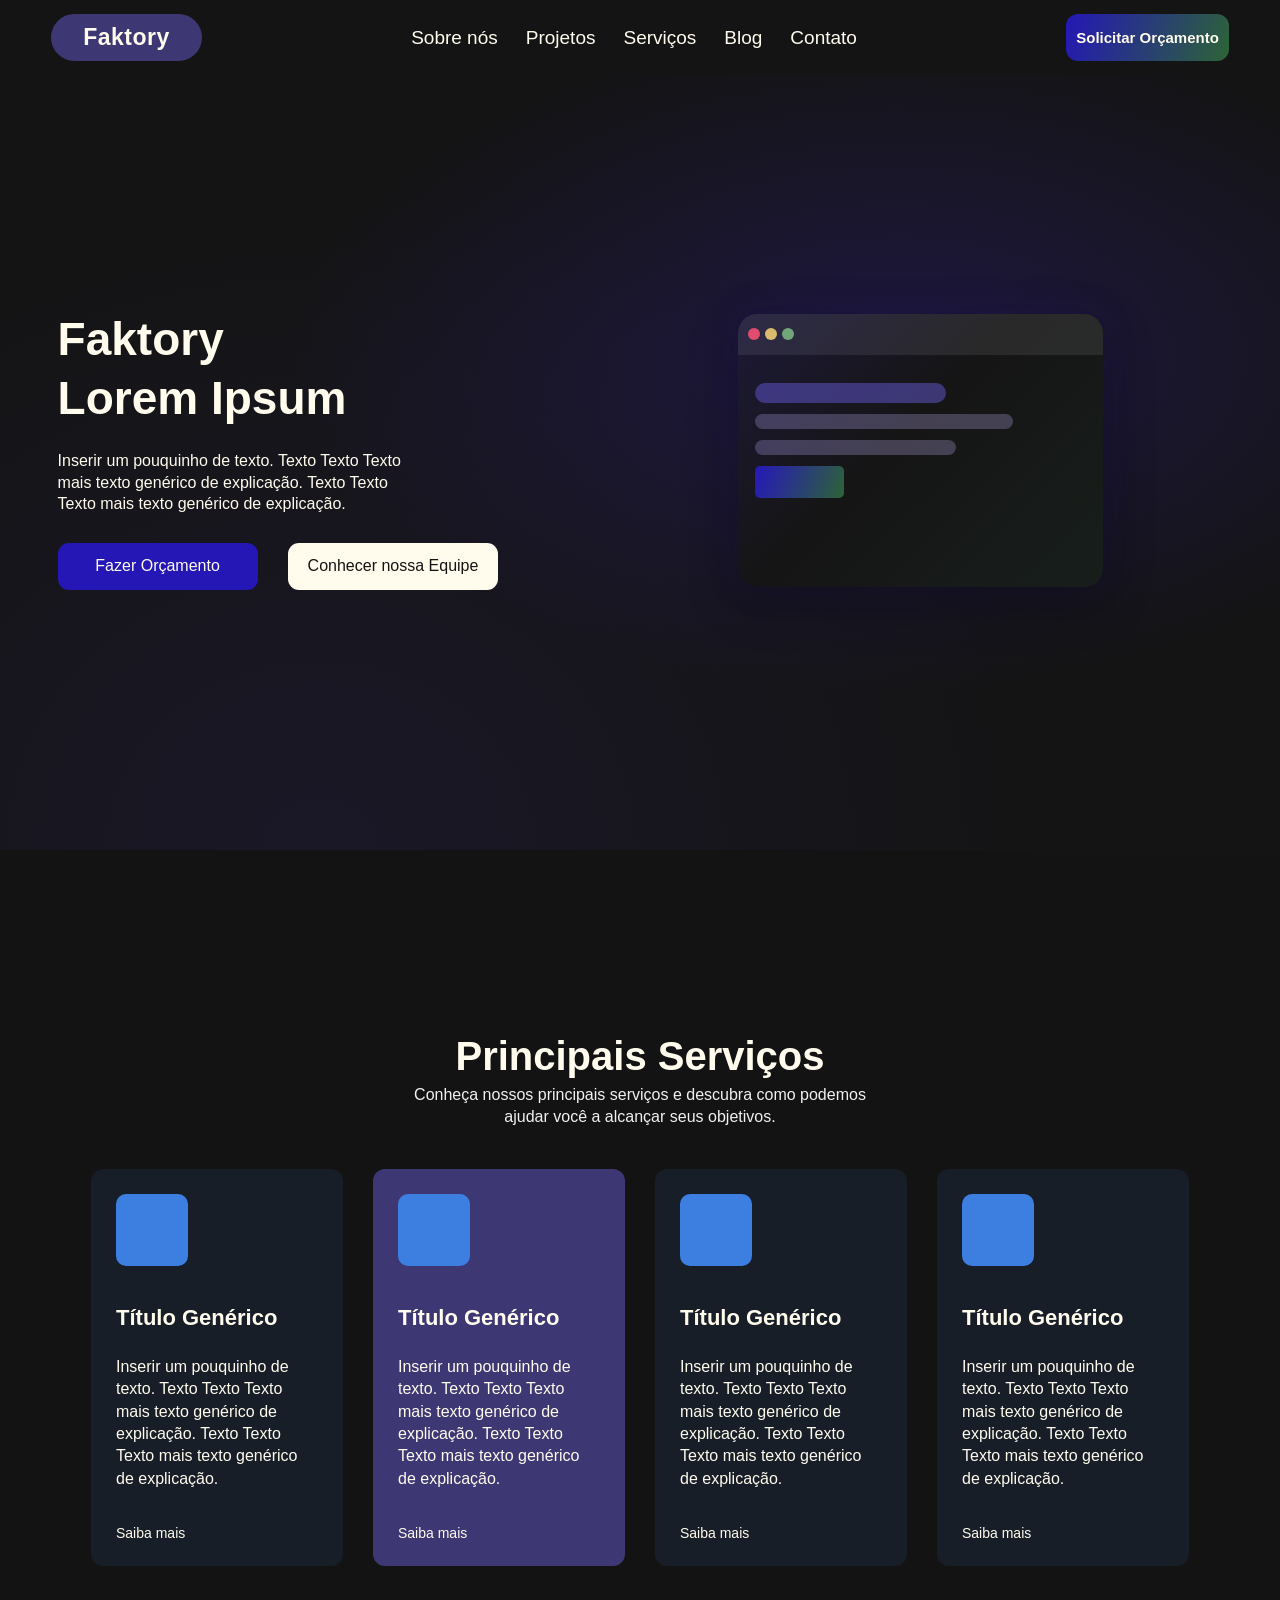
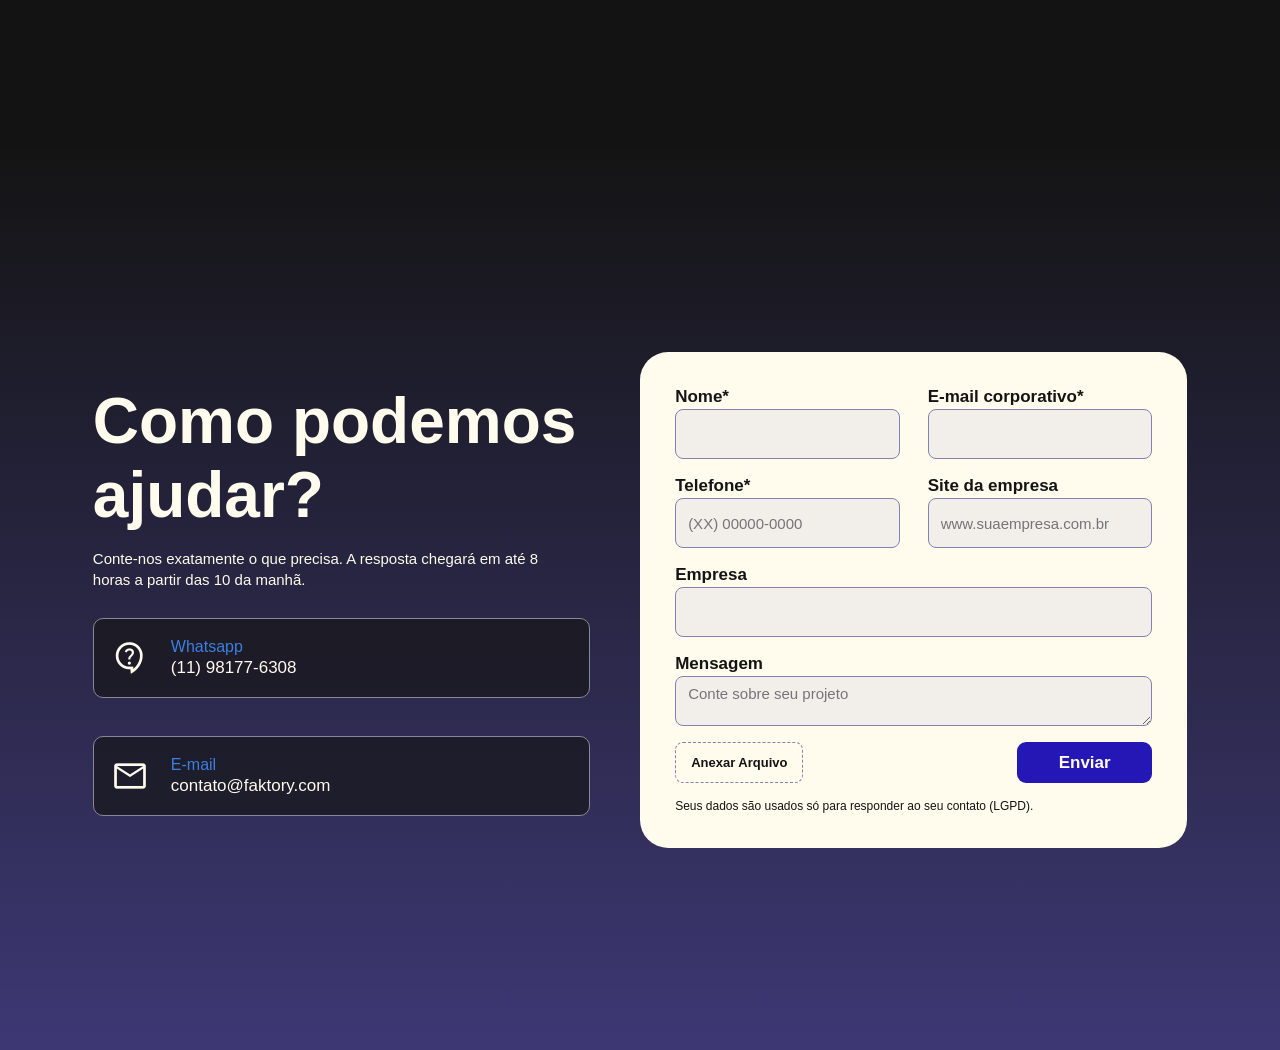
==== index.html @ 0796dc7c "previa 0.01 footer" ====
<!DOCTYPE html>
<html lang="en">

<head>
  <meta charset="UTF-8">
  <meta name="viewport" content="width=device-width, initial-scale=1.0">
  <title>Document</title>
  <link rel="stylesheet" href="assets/css/global/style.css">
  <link rel="stylesheet" href="assets/css/pages/index.css">
  <link rel="stylesheet"
    href="https://fonts.googleapis.com/css2?family=Material+Symbols+Outlined:opsz,wght,FILL,GRAD@24,400,0,0&icon_names=mail,contact_support" />

</head>

<body>

  <iframe src="assets/pages/iframes/header.html" class="header-iframe" title="Cabeçalho do site"
    scrolling="no"></iframe>

  <main>

    <div class="intro" id="inicio">
      <section class="inicio">

        <div class="conteudo-inicio">

          <!-- TEXTO PRINCIPAL -->
          <div class="texto-inicio">

            <h1>
              Faktory<br>
              Lorem Ipsum
            </h1>

            <p>
              Inserir um pouquinho de texto. Texto Texto
              Texto mais texto genérico de explicação.
              Texto Texto Texto mais texto genérico de
              explicação.
            </p>

            <div class="botoes-inicio">

              <a href="#contato" class="botao botao-principal">
                Fazer Orçamento
              </a>

              <a href="#sobre" class="botao botao-secundario">
                Conhecer nossa Equipe
              </a>

            </div>

          </div>


          <!-- ILUSTRAÇÃO FLUTUANTE -->
          <div class="ilustracao">

            <div class="janela">

              <div class="barra-janela">

                <div class="circulos">
                  <span class="circulo vermelho"></span>
                  <span class="circulo amarelo"></span>
                  <span class="circulo verde"></span>
                </div>

              </div>

              <div class="conteudo-janela">

                <div class="linha titulo-linha"></div>

                <div class="linha linha-grande"></div>

                <div class="linha linha-media"></div>

                <div class="botao-janela"></div>

              </div>

            </div>

          </div>

        </div>

      </section>
    </div>


    <div class="main-services" id="main-services">
      <section class="services">

        <div class="title">

          <div class="main-title">
            <h2>Principais Serviços</h2>
          </div>

          <div class="text">
            <p>
              Conheça nossos principais serviços e descubra
              como podemos ajudar você a alcançar seus objetivos.
            </p>
          </div>

        </div>

        <div class="container-grid">

          <!-- Card 1 -->
          <div class="service-card">

            <div class="icon"></div>

            <h3>Título Genérico</h3>

            <p>
              Inserir um pouquinho de texto. Texto Texto Texto
              mais texto genérico de explicação. Texto Texto
              Texto mais texto genérico de explicação.
            </p>

            <a href="#">Saiba mais</a>

          </div>

          <!-- Card 2 -->
          <div class="service-card destaque">

            <div class="icon"></div>

            <h3>Título Genérico</h3>

            <p>
              Inserir um pouquinho de texto. Texto Texto Texto
              mais texto genérico de explicação. Texto Texto
              Texto mais texto genérico de explicação.
            </p>

            <a href="#">Saiba mais</a>

          </div>

          <!-- Card 3 -->
          <div class="service-card">

            <div class="icon"></div>

            <h3>Título Genérico</h3>

            <p>
              Inserir um pouquinho de texto. Texto Texto Texto
              mais texto genérico de explicação. Texto Texto
              Texto mais texto genérico de explicação.
            </p>

            <a href="#">Saiba mais</a>

          </div>

          <!-- Card 4 -->
          <div class="service-card">

            <div class="icon"></div>

            <h3>Título Genérico</h3>

            <p>
              Inserir um pouquinho de texto. Texto Texto Texto
              mais texto genérico de explicação. Texto Texto
              Texto mais texto genérico de explicação.
            </p>

            <a href="#">Saiba mais</a>

          </div>

        </div>

      </section>
    </div>


    <div class="contato" id="contact">
      <section class="main-contato">

        <!-- Informações de contato -->
        <div class="info-contato">

          <div class="titulo-contato">
            <h1>Como podemos ajudar?</h1>

            <p>
              Conte-nos exatamente o que precisa. A resposta
              chegará em até 8 horas a partir das 10 da manhã.
            </p>
          </div>

          <div class="contatos">

            <a href="https://wa.me/5511981776308" class="card-contato" target="_blank">

              <span class="material-symbols-outlined icone-contato">contact_support</span>

              <div class="texto-contato">
                <span>Whatsapp</span>
                <p>(11) 98177-6308</p>
              </div>

            </a>

            <a href="mailto:contato@faktory.com" class="card-contato">

              <span class="material-symbols-outlined icone-contato">mail</span>

              <div class="texto-contato">
                <span>E-mail</span>
                <p>contato@faktory.com</p>
              </div>

            </a>

          </div>
        </div>

        <!-- Formulário -->
        <div class="form-contato">

          <form action="#" method="POST" enctype="multipart/form-data">

            <div class="campos-form">

              <div class="campo">
                <label for="nome">Nome*</label>
                <input type="text" id="nome" name="nome" required>
              </div>

              <div class="campo">
                <label for="email">E-mail corporativo*</label>
                <input type="email" id="email" name="email" required>
              </div>

              <div class="campo">
                <label for="telefone">Telefone*</label>
                <input type="tel" id="telefone" name="telefone" placeholder="(XX) 00000-0000" required>
              </div>

              <div class="campo">
                <label for="site">Site da empresa</label>
                <input type="url" id="site" name="site" placeholder="www.suaempresa.com.br">
              </div>

              <div class="campo campo-completo">
                <label for="empresa">Empresa</label>
                <input type="text" id="empresa" name="empresa">
              </div>

              <div class="campo campo-completo">
                <label for="mensagem">Mensagem</label>
                <textarea id="mensagem" name="mensagem" placeholder="Conte sobre seu projeto"></textarea>
              </div>

            </div>

            <div class="acoes-form">

              <label for="arquivo" class="anexar-arquivo">
                Anexar Arquivo
                <input type="file" id="arquivo" name="arquivo">
              </label>

              <button type="submit">Enviar</button>

            </div>

            <p class="aviso-form">
              Seus dados são usados só para responder ao seu contato (LGPD).
            </p>

          </form>

        </div>

      </section>
    </div>


  </main>
</body>

</html>
---- assets/css/global/style.css ----
/*----------------------*/
/* CONFIGURAÇÕES GERAIS */
/*----------------------*/

* {
  margin: 0;
  padding: 0;
  box-sizing: border-box;
}

:root {
  --black: #141414;
  --white: #fffbed;
  --green: #2d6436;
  --dark-blue: #3d3874;
  --blue: #2417b6;
  --light-blue: #3d7fe1;
}

html {
  scroll-behavior: smooth;
}

body {
  background-color: var(--black);
  color: var(--white);
  font-family: 'Inter', sans-serif;
  overflow-x: hidden;
}

a {
  text-decoration: none;
  color: inherit;
}

/*----------------------*/
/*      CABEÇALHO       */
/*----------------------*/

.cabecalho {
  width: 100%;
  height: 75px;

  display: flex;
  align-items: center;
  justify-content: space-between;

  padding: 0 4%;

  position: fixed;
  top: 0;
  left: 0;
  z-index: 10;

  & .logo {
    background-color: var(--dark-blue);
    color: var(--white);

    padding: 10px 32px;
    border-radius: 50px;

    font-size: 23px;
    font-weight: 800;
    letter-spacing: 0.5px;
  }

  & .menu {
    display: flex;
    align-items: center;
    gap: 28px;

    & a {
      font-size: 19px;
      font-weight: 500;
      transition: color 0.3s ease;

      &:hover {
        color: #9990ff;
      }
    }
  }

  & .orcamento-topo {
    padding: 15px 10px;
    border-radius: 12px;

    background: linear-gradient(110deg,
        var(--blue),
        var(--green));

    font-size: 15px;
    font-weight: 700;

    transition: transform 0.3s ease,
      filter 0.3s ease;

    &:hover {
      transform: translateY(-3px);
      filter: brightness(1.2);
    }
  }
}

/*----------------------*/
/*    HEADER EXTERNO    */
/*----------------------*/

.header-iframe {
  position: fixed;
  top: 0;
  left: 0;

  width: 100%;
  height: 75px;

  border: none;
  background: transparent;

  z-index: 100;
}

/*----------------------*/
/*        RODAPÉ        */
/*----------------------*/

:root {
  --black: #141414;
  --white: #fffbed;
  --green: #2d6436;
  --dark-blue: #3d3874;
  --blue: #2417b6;
  --light-blue: #3d7fe1;
}

/* Google Material Symbols */
@import url('https://fonts.googleapis.com/css2?family=Material+Symbols+Outlined');

.footer {
  width: 100%;
  background-color: var(--black);
  color: var(--white);
  padding: 140px 30px 20px;
  overflow: hidden;
  position: relative;

  & .footer-container {
    width: 100%;
    max-width: 1200px;
    margin: auto;
    position: relative;
  }

  /* Engrenagens decorativas */
  & .gear {
    font-family: 'Material Symbols Outlined';
    position: absolute;
    color: var(--dark-blue);
    pointer-events: none;
    user-select: none;
    z-index: 0;
    line-height: 1;
  }

  & .gear-top {
    font-size: 190px;
    top: -115px;
    left: 15px;
    transform: rotate(-15deg);
  }

  & .gear-small {
    font-size: 65px;
    top: -85px;
    left: 250px;
  }

  & .gear-right {
    clip: rect(0px, 120px, 240px, 0px);
    color: var(--white);
    font-size: 240px;
    right: -0.5em;
    top: 90px;
    opacity: 0.45;
    z-index: 99;
  }

  /* Painel principal */
  & .footer-content {
    background-color: var(--dark-blue);
    border-radius: 25px;
    padding: 40px 50px 35px;
    position: relative;
    z-index: 1;

    display: grid;
    grid-template-columns: 1fr 1fr 1.15fr;
    gap: 45px;
  }

  & .footer-content::after {
    content: '';
    display: block;
    background-color: #3d3874;
    clip-path: path("M52.7,0.5V0H0c5.8,17.4,16,31.5,30.8,42.4C45.9,53.5,62.9,59,81.7,59c7.8,0,15.5-1.1,23-3.1   C90.1,55,77.8,49.2,67.8,38.6C57.8,27.9,52.7,15.2,52.7,0.5z");
    background-repeat: no-repeat;
    background-position: center;
    width: 105px;
    height: 59px;
    position: absolute;
    bottom: -59px;
    left: 70px;
    z-index: 0;
  }

  /* Colunas */
  & .footer-column {
    min-width: 0;

    & .footer-title {
      display: flex;
      align-items: center;
      gap: 8px;
      margin-bottom: 12px;

      & .material-symbols-outlined {
        font-size: 42px;
        color: var(--white);
        font-variation-settings:
          'FILL' 1,
          'wght' 500,
          'GRAD' 0,
          'opsz' 40;
      }

      & h2 {
        font-size: 25px;
        font-weight: 700;
        margin: 0;
      }
    }

    & ul {
      list-style: none;
      padding: 0;
      margin: 0 0 0 47px;

      & li {
        margin-bottom: 13px;

        & a {
          color: var(--white);
          text-decoration: none;
          font-size: 14px;
          transition: color 0.3s ease;

          &:hover {
            color: var(--light-blue);
          }
        }
      }
    }
  }

  /* Área de atendimento */
  & .atendimento {

    & .footer-title {
      margin-bottom: 8px;
    }

    /* Espaço da logo */
    & .footer-logo {
      width: 170px;
      height: 60px;
      background-color: #aaa;
      border: 3px solid var(--black);
      margin-bottom: 8px;

      display: flex;
      justify-content: center;
      align-items: center;
      overflow: hidden;

      & img {
        width: 100%;
        height: 100%;
        object-fit: contain;
      }
    }

    & .footer-description {
      font-size: 12px;
      line-height: 1.4;
      margin: 0 0 17px;
    }

    /* Contatos */
    & .footer-contact {
      display: flex;
      align-items: center;
      gap: 9px;
      width: fit-content;
      color: var(--white);
      text-decoration: none;
      margin-bottom: 12px;
      font-size: 13px;
      transition: color 0.3s ease;

      & .material-symbols-outlined {
        font-size: 27px;
      }

      &:hover {
        color: var(--light-blue);
      }
    }

    & .phone {
      color: var(--light-blue);
      border: 1px solid var(--light-blue);
      border-radius: 30px;
      padding: 5px 13px;

      & .material-symbols-outlined {
        font-size: 25px;
      }
    }

    & .email {
      & .material-symbols-outlined {
        font-size: 29px;
      }
    }
  }

  /* Parte inferior */
  & .footer-bottom {
    display: flex;
    justify-content: space-between;
    align-items: center;
    gap: 20px;
    padding: 10px 45px 0 12em;
    position: relative;
    z-index: 1;

    & .copyright {
      font-size: 10px;
      margin: 0;
    }

    /* Redes sociais */
    & .social-media {
      display: flex;
      align-items: center;
      gap: 30px;

      & a {
        width: 51px;
        height: 51px;
        background-color: var(--white);
        border-radius: 8px;

        display: flex;
        justify-content: center;
        align-items: center;
        transition: transform 0.3s ease;

        &:hover {
          transform: translateY(-5px);
        }

        & img {
          width: 25px;
          height: 25px;
          object-fit: contain;
        }
      }
    }
  }
}

/* Tablets */
@media (max-width: 850px) {
  .footer {
    padding: 110px 25px 20px;

    & .footer-content {
      padding: 35px;
      grid-template-columns: repeat(2, 1fr);
      gap: 35px;
    }

    & .atendimento {
      grid-column: 1 / -1;
      max-width: 400px;
    }

    & .gear-right {
      right: -120px;
    }

    & .footer-bottom {
      padding: 15px 10px 0;
    }
  }
}

/* Celulares */
@media (max-width: 550px) {
  .footer {
    padding: 85px 15px 20px;

    & .gear-top {
      font-size: 130px;
      top: -80px;
      left: 0;
    }

    & .gear-small {
      font-size: 45px;
      top: -60px;
      left: 180px;
    }

    & .gear-right {
      font-size: 150px;
      right: -90px;
      top: auto;
      bottom: 100px;
    }

    & .footer-content {
      grid-template-columns: 1fr;
      padding: 30px 25px;
      gap: 30px;
      border-radius: 20px;
    }

    & .footer-column {
      & .footer-title {
        & h2 {
          font-size: 22px;
        }
      }
    }

    & .atendimento {
      grid-column: auto;
    }

    & .footer-bottom {
      flex-direction: column-reverse;
      text-align: center;
      gap: 20px;
      padding: 20px 0 0;

      & .social-media {
        gap: 15px;

        & a {
          width: 45px;
          height: 45px;
        }
      }

      & .copyright {
        line-height: 1.5;
      }
    }
  }
}
---- assets/css/pages/index.css ----
@import "../global/style.css";

/* SEÇÃO INICIAL */

.intro {
  .inicio {
    width: 100%;
    min-height: 565px;
    height: 100vh;
    max-height: 850px;

    display: flex;
    align-items: center;

    position: relative;
    isolation: isolate;

    overflow: hidden;

    padding: 100px 4.5% 50px;

    background:
      radial-gradient(ellipse at 70% 42%,
        #301d9657,
        transparent 48%),
      radial-gradient(ellipse at 25% 100%,
        #2f236938,
        transparent 55%),
      var(--black);
  }


  /* CONTEÚDO PRINCIPAL */

  .conteudo-inicio {
    width: 100%;
    max-width: 1250px;

    margin: 0 auto;

    display: flex;
    align-items: center;
    justify-content: space-between;

    gap: 50px;
  }


  /* TEXTO PRINCIPAL */

  .texto-inicio {
    flex: 1;
    max-width: 510px;

    & h1 {
      font-size: clamp(35px, 4.2vw, 46px);
      font-weight: 800;
      line-height: 1.28;

      margin-bottom: 22px;
    }

    & p {
      max-width: 370px;

      font-size: 16px;
      font-weight: 400;
      line-height: 1.35;

      margin-bottom: 28px;
    }
  }


  /* BOTÕES */

  .botoes-inicio {
    display: flex;
    align-items: center;
    flex-wrap: wrap;

    gap: 30px;

    & .botao {
      min-height: 47px;

      display: flex;
      align-items: center;
      justify-content: center;

      padding: 12px 20px;

      border-radius: 11px;

      font-size: 16px;
      font-weight: 500;

      transition:
        transform 0.3s ease,
        background 0.3s ease;
    }

    & :hover {
      transform: translateY(-4px);
    }

    & .botao-principal {
      min-width: 200px;

      background-color: var(--blue);
      color: var(--white);

      &:hover {
        background-color: #4030e5;
      }
    }

    & .botao-secundario {
      min-width: 200px;

      background-color: var(--white);
      color: var(--black);

      &:hover {
        background-color: #e8e3d8;
      }
    }
  }

  /* ILUSTRAÇÃO */

  .ilustracao {
    flex: 1;

    min-width: 0;

    display: flex;
    align-items: center;
    justify-content: center;

    /* Mantém espaço para a animação */
    padding: 35px 0;

    /* JANELA FLUTUANTE */

    & .janela {
      width: min(100%, 365px);
      height: 273px;

      position: relative;

      background-color: #151515;

      border-radius: 19px;
      overflow: hidden;

      box-shadow:
        0 15px 50px rgba(0, 0, 0, 0.3),
        0 0 35px rgba(53, 36, 160, 0.15);

      /* Animação de flutuação */
      animation: flutuar 5s ease-in-out infinite;


      /* BRILHO AO REDOR DA JANELA */

      &::before {
        content: "";

        position: absolute;
        inset: -2px;

        border-radius: inherit;

        background: linear-gradient(135deg,
            rgba(65, 45, 210, 0.18),
            transparent 45%,
            rgba(40, 100, 70, 0.12));

        pointer-events: none;
        z-index: 2;
      }

      /* BARRA SUPERIOR */

      & .barra-janela {
        width: 100%;
        height: 41px;

        background-color: #292929;

        display: flex;
        align-items: center;

        padding: 0 10px;

        & .circulos {
          display: flex;
          align-items: center;
          gap: 5px;

          & .circulo {
            width: 12px;
            height: 12px;

            border-radius: 50%;
          }

          & .vermelho {
            background-color: #ff515b;
          }

          & .amarelo {
            background-color: #f5d35d;
          }

          & .verde {
            background-color: #79b86c;
          }
        }
      }

      /* CONTEÚDO INTERNO DA JANELA */

      & .conteudo-janela {
        padding: 28px 17px;

        display: flex;
        flex-direction: column;
        gap: 11px;

        & .linha {
          height: 15px;

          border-radius: 20px;
          background-color: #444052;
        }

        & .titulo-linha {
          width: 58%;
          height: 20px;

          background-color: var(--dark-blue);
        }

        & .linha-grande {
          width: 78%;
        }

        & .linha-media {
          width: 61%;
        }

        & .botao-janela {
          width: 89px;
          height: 32px;

          border-radius: 5px;

          background: linear-gradient(110deg,
              var(--blue),
              var(--green));
        }
      }
    }



  }

}

/* ANIMAÇÃO DE FLUTUAÇÃO */

@keyframes flutuar {

  0%,
  100% {
    transform: translateY(0) rotate(0deg);
  }

  25% {
    transform: translateY(-12px) rotate(1deg);
  }

  50% {
    transform: translateY(-20px) rotate(0deg);
  }

  75% {
    transform: translateY(-10px) rotate(-1deg);
  }
}


/* PRINCIPAIS SERVIÇOS */
.main-services {
  display: grid;
  align-items: center;
  justify-items: center;
  width: 100%;
  height: 100vh;
  padding: 60px 30px;
  background-color: #131313;
  box-sizing: border-box;

  & .services {
    display: grid;
    width: 90%;
    gap: 40px;

    & .title {
      text-align: center;

      & .main-title {
        & h2 {
          color: var(--white);
          font-size: 40px;
          font-weight: 700;
          margin: 0 0 5px;
        }
      }

      & .text {
        & p {
          max-width: 500px;
          margin: 0 auto;
          color: #f1f1f1;
          font-size: 16px;
          line-height: 1.4;
        }
      }
    }

    & .container-grid {
      display: grid;
      width: 100%;
      grid-template-columns: repeat(4, minmax(0, 1fr));
      gap: 30px;

      & .service-card {
        display: flex;
        flex-direction: column;
        align-items: flex-start;
        gap: 20px;

        min-width: 23.5%;
        padding: 25px;
        box-sizing: border-box;

        background-color: #3d7fe11a;
        border-radius: 12px;

        color: var(--white);

        transition:
          background-color 0.3s ease,
          transform 0.3s ease;

        & .icon {
          width: 72px;
          height: 72px;

          margin-bottom: 19px;

          background-color: var(--light-blue);
          border-radius: 10px;
        }

        & h3 {
          margin: 0 0 5px;
          font-size: 22px;
          font-weight: 700;
          color: var(--white);
        }

        & p {
          margin: 0 0 15px;
          line-height: 1.4;
          color: var(--white);
        }

        & a {
          margin-top: auto;

          color: var(--white);
          font-size: 14px;
          text-decoration: none;

          transition: color 0.3s ease;

          &:hover {
            color: var(--light-blue);
            text-decoration: underline;
          }
        }

        &:hover {
          transform: translateY(-5px);
        }

        &.destaque {
          background-color: var(--dark-blue);
        }
      }
    }
  }
}


/* CONTATO */

.contato {
  width: 100%;
  min-height: 100vh;
  padding: 60px 5%;
  display: flex;
  align-items: center;
  justify-content: center;

  background: 
    linear-gradient(180deg,
    var(--black) 0%,
    var(--dark-blue) 100%);

  box-sizing: border-box;

  & .main-contato {
    width: 100%;
    max-width: 95%;
    display: grid;
    grid-template-columns: 1fr 1.1fr;
    align-items: center;
    gap: 50px;

    /* Informações de contato */
    & .info-contato {
      display: flex;
      flex-direction: column;
      gap: 28px;
      color: var(--white);

      & .titulo-contato {

        & h1 {
          font-size: 4em;
          font-weight: 700;
          margin: 0 0 16px;
        }

        & p {
          max-width: 480px;
          font-size: 15px;
          line-height: 1.4;
          margin: 0;
        }
      }

      & .contatos {
        display: flex;
        flex-direction: column;
        gap: 38px;
        margin-top: 0;

        & .card-contato {
          width: 100%;
          min-height: 80px;
          padding: 15px;
          box-sizing: border-box;

          display: flex;
          align-items: center;
          gap: 20px;

          color: var(--white);
          text-decoration: none;

          background: rgba(20, 20, 20, 0.65);
          border: 1px solid #898898;
          border-radius: 10px;

          transition: 0.3s ease;

          &:hover {
            border-color: var(--light-blue);
            background: rgba(20, 20, 20, 0.9);
            transform: translateY(-3px);
          }

          & .icone-contato {
            width: 42px;
            height: 42px;
            display: flex;
            align-items: center;
            justify-content: center;
            flex-shrink: 0;

            font-size: 38px;
            color: var(--white);
          }

          & .texto-contato {

            & span {
              color: var(--light-blue);
              font-size: 16px;
            }

            & p {
              font-size: 17px;
              margin: 2px 0 0;
            }
          }
        }
      }
    }

    /* Formulário */
    & .form-contato {
      width: 100%;
      padding: 35px;
      box-sizing: border-box;

      background: var(--white);
      border-radius: 28px;
      color: var(--black);

      & form {
        width: 100%;

        & .campos-form {
          display: grid;
          grid-template-columns: repeat(2, minmax(0, 1fr));
          gap: 17px 28px;

          & .campo {
            display: flex;
            flex-direction: column;
            gap: 2px;

            & label {
              font-size: 17px;
              font-weight: 700;
            }

            & input,
            & textarea {
              width: 100%;
              min-width: 0;
              min-height: 50px;
              padding: 8px 12px;
              box-sizing: border-box;

              background: #f2efeb;
              border: 1px solid #8580b0;
              border-radius: 8px;
              outline: none;

              font-family: inherit;
              font-size: 15px;

              transition: 0.2s ease;

              &:focus {
                border-color: var(--blue);
                box-shadow: 0 0 0 2px rgba(36, 23, 182, 0.12);
              }
            }

            & textarea {
              height: 40px;
              resize: vertical;
            }

            &.campo-completo {
              grid-column: 1 / -1;
            }
          }
        }

        /* Botões */
        & .acoes-form {
          display: flex;
          justify-content: space-between;
          align-items: center;
          gap: 15px;
          margin-top: 16px;

          & button {
            width: 135px;
            height: 41px;

            background: var(--blue);
            border: none;
            border-radius: 9px;

            color: var(--white);
            font-family: inherit;
            font-size: 17px;
            font-weight: 700;

            cursor: pointer;
            transition: 0.3s ease;

            &:hover {
              background: var(--dark-blue);
              transform: translateY(-2px);
            }
          }

          & .anexar-arquivo {
            min-height: 41px;
            padding: 0 15px;
            box-sizing: border-box;

            display: flex;
            align-items: center;
            justify-content: center;

            border: 1px dashed #8580b0;
            border-radius: 8px;

            font-size: 13px;
            font-weight: 700;
            cursor: pointer;

            transition: 0.3s ease;

            &:hover {
              background: #eeebf7;
              border-color: var(--blue);
            }

            & input {
              display: none;
            }
          }
        }

        & .aviso-form {
          margin: 16px 0 0;
          font-size: 12px;
        }
      }
    }
  }
}

/* Responsividade */
@media (max-width: 850px) {

  .contato {
    padding: 50px 6%;

    & .main-contato {
      grid-template-columns: 1fr;
      gap: 40px;
      max-width: 600px;

      & .info-contato {
        gap: 22px;

        & .contatos {
          gap: 18px;
        }
      }

      & .form-contato {
        padding: 25px;
      }
    }
  }
}

@media (max-width: 500px) {

  .contato {

    & .main-contato {

      & .info-contato {

        & .titulo-contato {

          & h1 {
            font-size: 28px;
          }

          & p {
            font-size: 16px;
          }
        }
      }

      & .form-contato {
        padding: 22px 18px;
        border-radius: 20px;

        & form {

          & .campos-form {
            grid-template-columns: 1fr;
            gap: 15px;

            & .campo {

              &.campo-completo {
                grid-column: auto;
              }
            }
          }

          & .acoes-form {
            flex-wrap: wrap;

            & button {
              flex: 1;
            }
          }

          & .aviso-form {
            line-height: 1.5;
          }
        }
      }
    }
  }
}
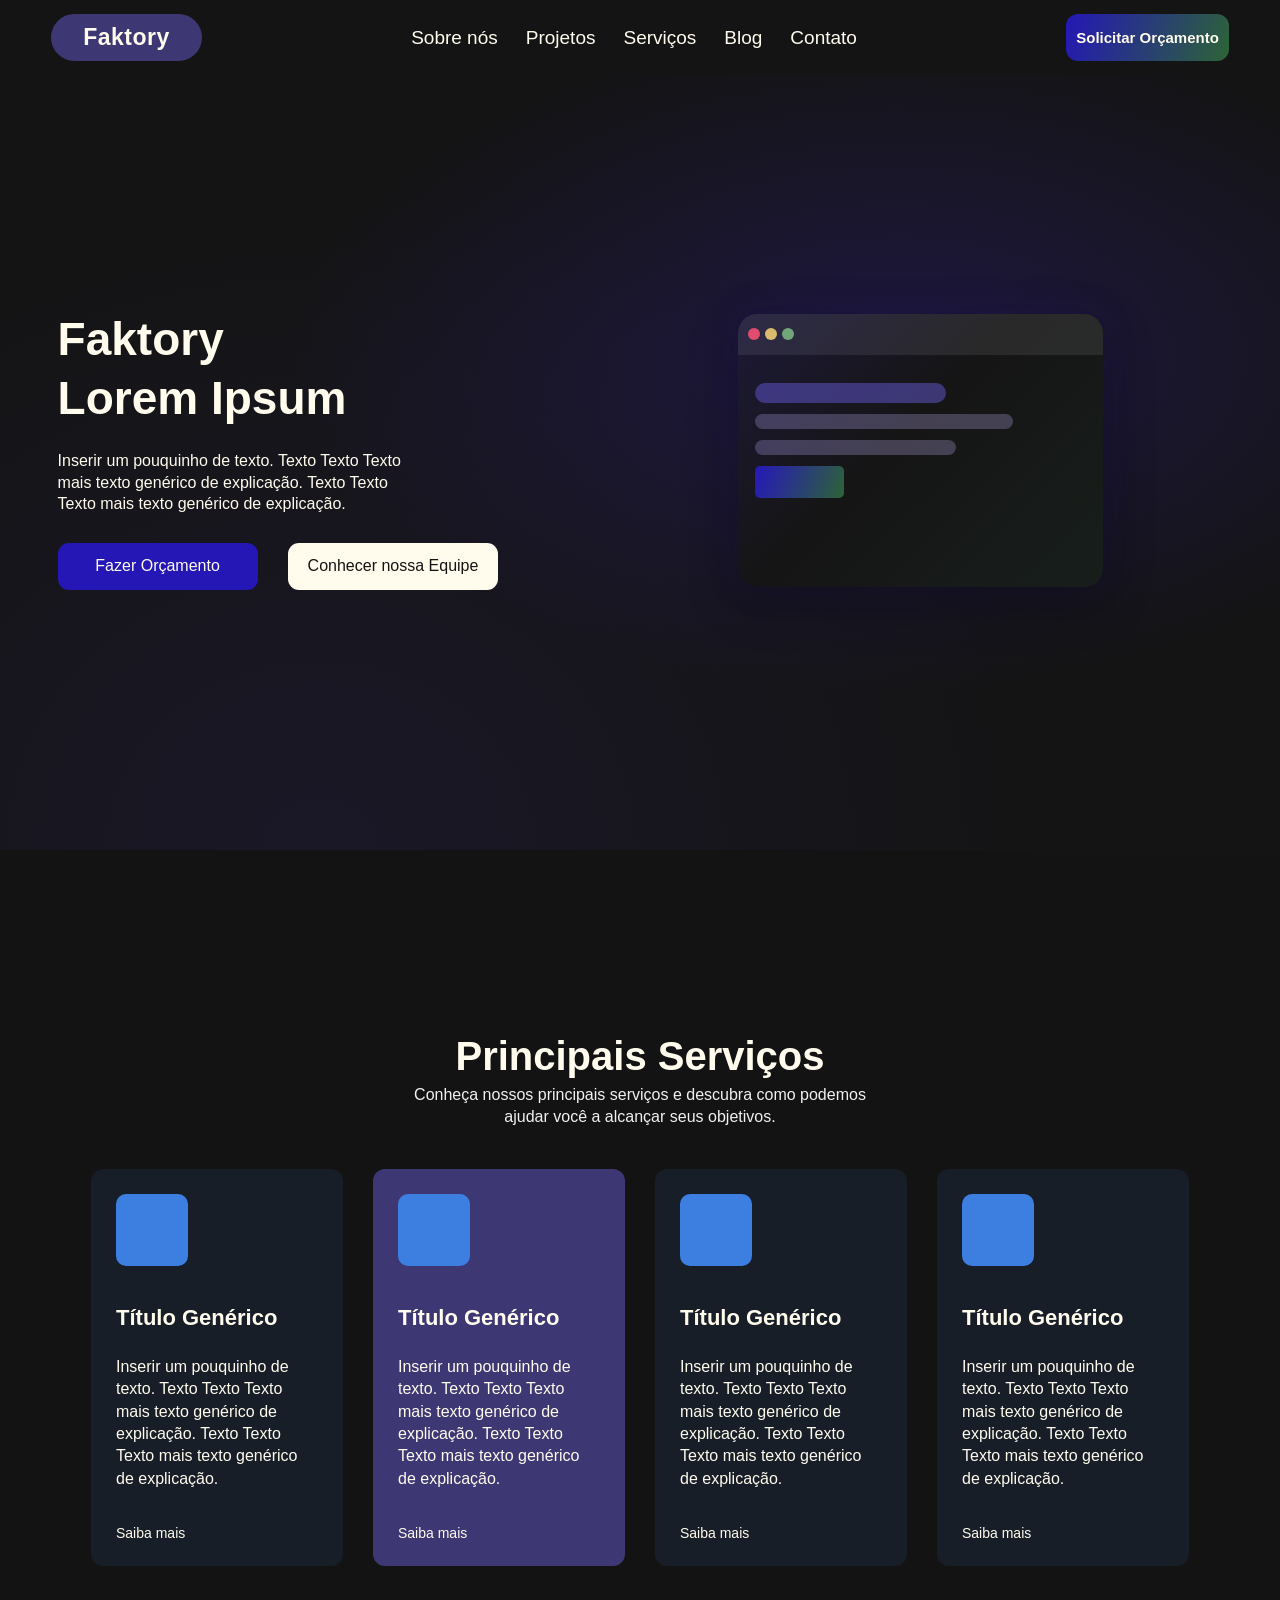
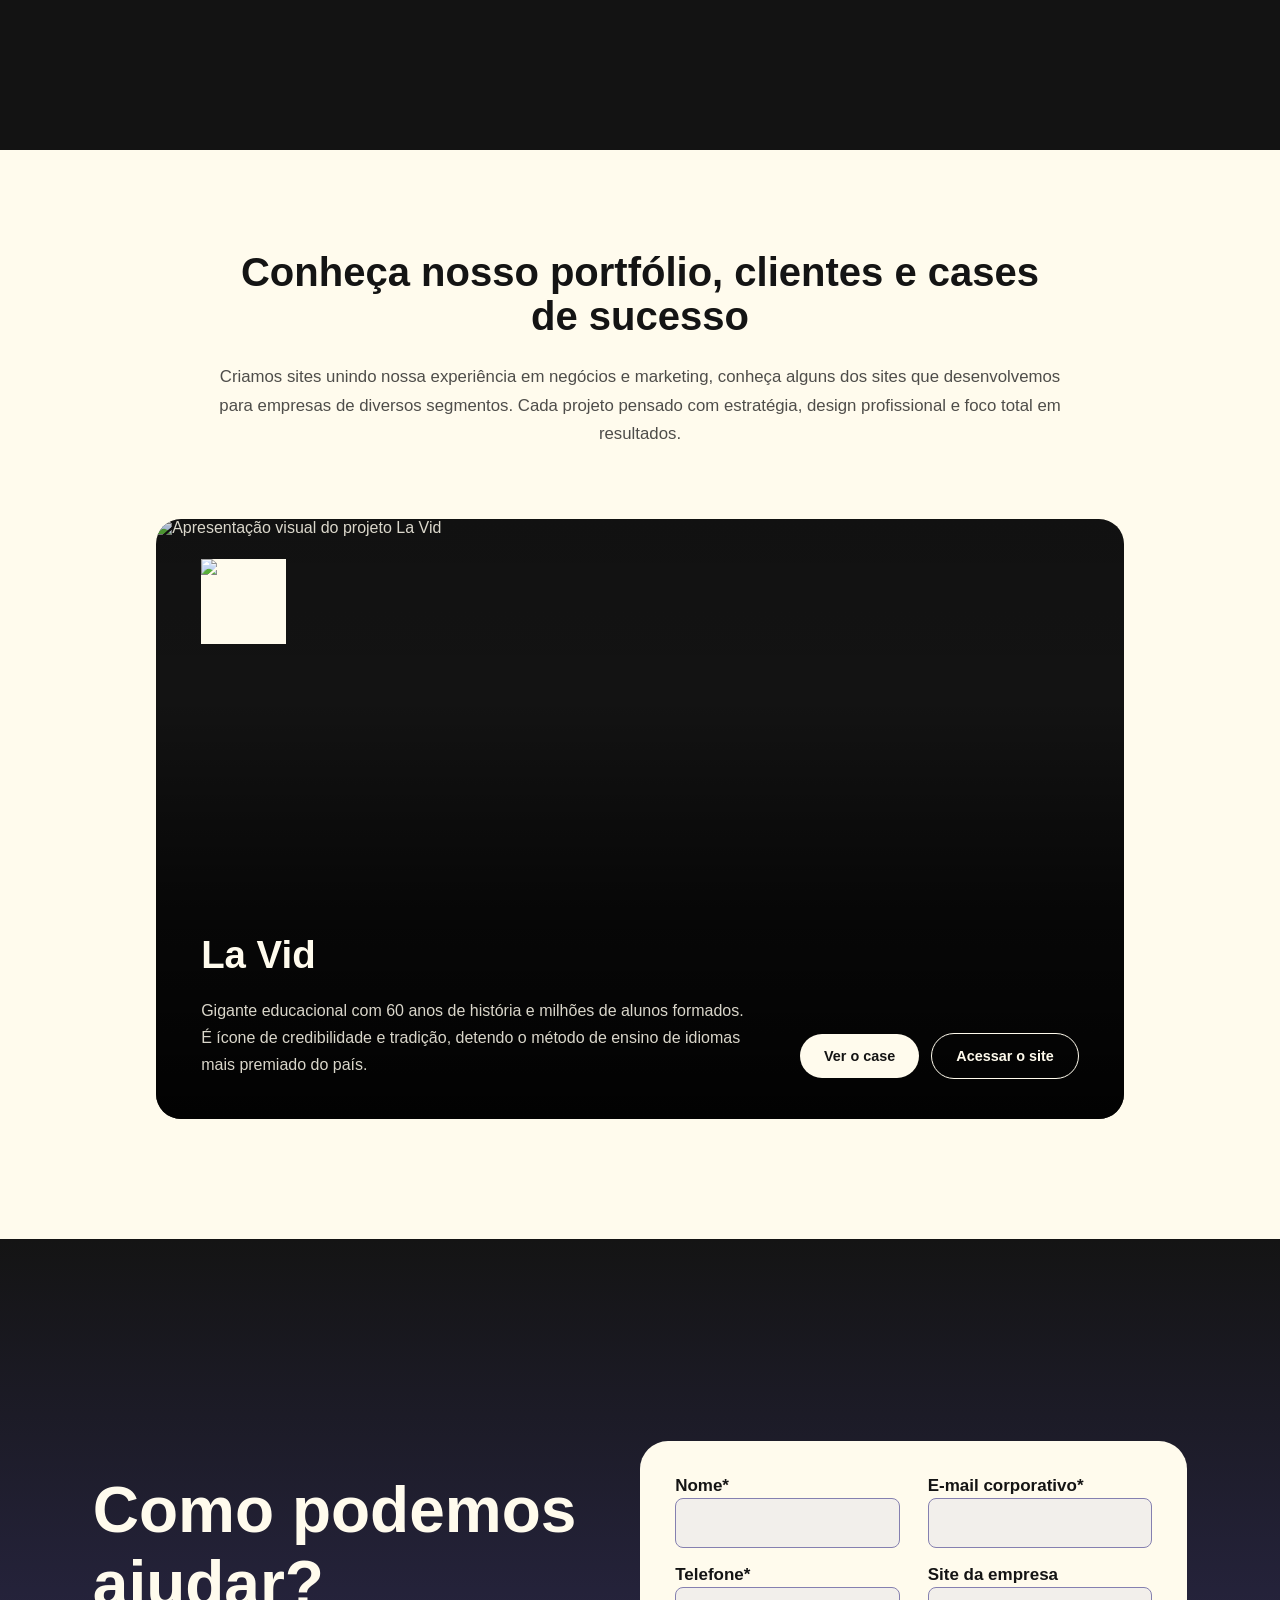
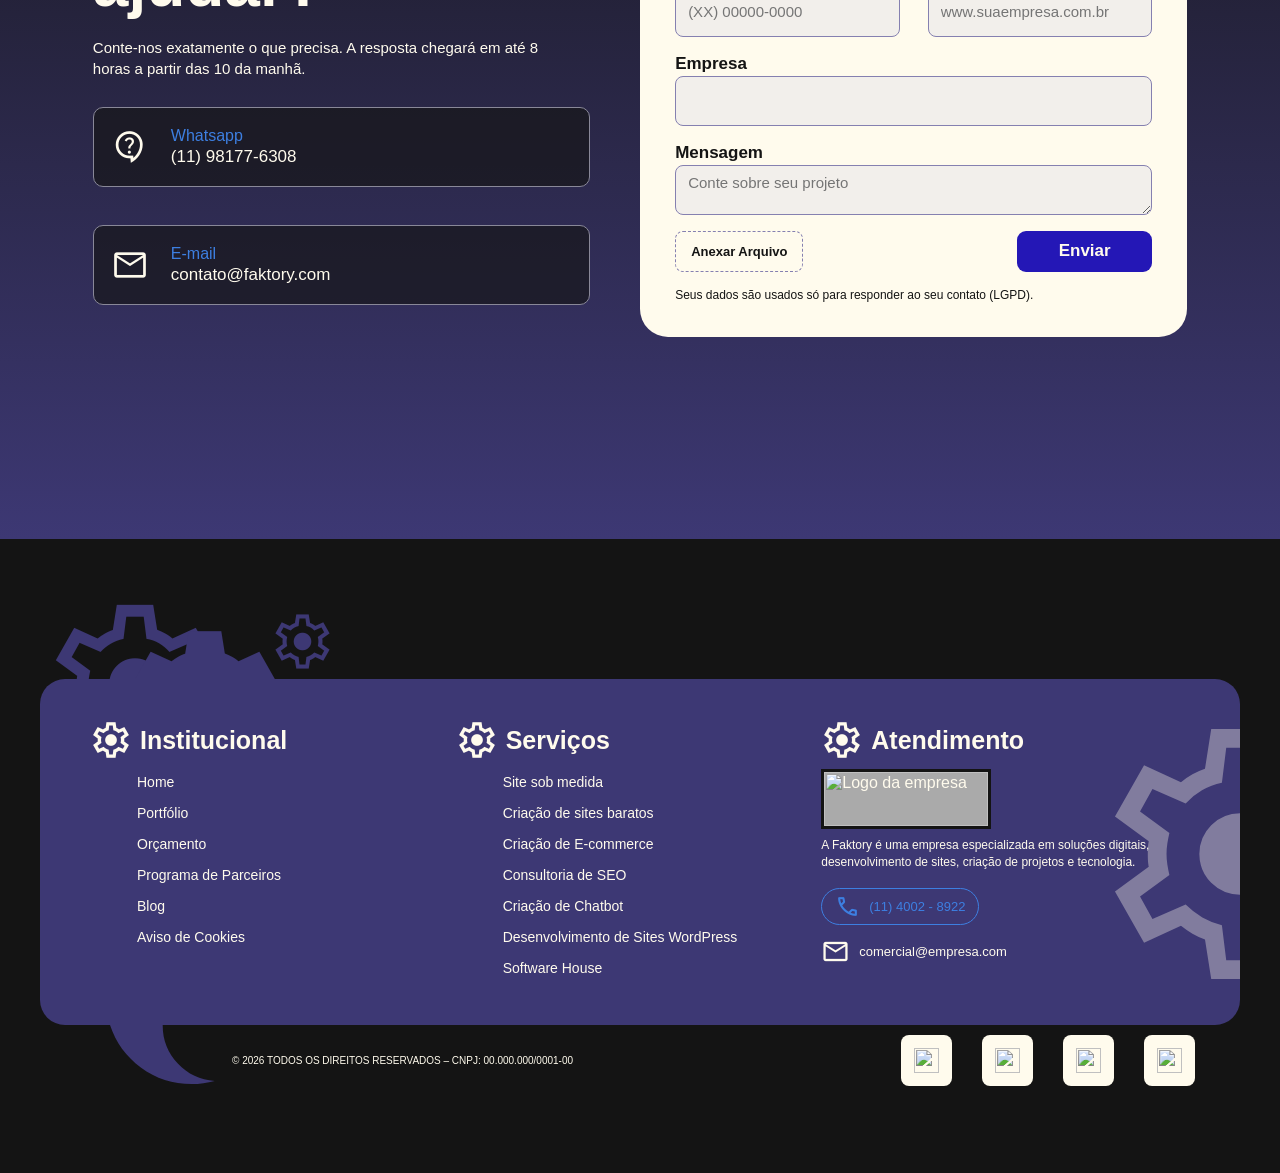
==== commit 2c391f27: "previa portifólio section" ====
--- a/index.html
+++ b/index.html
@@ -5,7 +5,6 @@
   <meta charset="UTF-8">
   <meta name="viewport" content="width=device-width, initial-scale=1.0">
   <title>Document</title>
-  <link rel="stylesheet" href="assets/css/global/style.css">
   <link rel="stylesheet" href="assets/css/pages/index.css">
   <link rel="stylesheet"
     href="https://fonts.googleapis.com/css2?family=Material+Symbols+Outlined:opsz,wght,FILL,GRAD@24,400,0,0&icon_names=mail,contact_support" />
@@ -185,6 +184,68 @@
     </div>
 
 
+
+    <div class="portifolio" id="portifolio">
+      <div class="cases">
+
+        <section class="portifolio-header">
+          <h3>Conheça nosso portfólio, clientes e cases de sucesso</h3>
+
+          <p>
+            Criamos sites unindo nossa experiência em negócios e marketing,
+            conheça alguns dos sites que desenvolvemos para empresas de
+            diversos segmentos. Cada projeto pensado com estratégia,
+            design profissional e foco total em resultados.
+          </p>
+        </section>
+
+        <section class="portifolio-content">
+
+          <article class="projeto">
+
+            <img src="https://i.pinimg.com/736x/f7/49/64/f74964bdb9c8df294ed4ebe16655a555.jpg"
+              alt="Apresentação visual do projeto La Vid" class="projeto-img">
+
+            <div class="sombra"></div>
+
+            <div class="projeto-header">
+              <img src="https://i.pinimg.com/736x/dd/99/39/dd9939c173f330e92b5f8bb9728c5d4e.jpg" alt="Logo La Vid"
+                class="projeto-logo">
+            </div>
+
+            <div class="projeto-info">
+
+              <h3 class="empresa">La Vid</h3>
+
+              <section class="projeto-cols">
+
+                <p>
+                  Gigante educacional com 60 anos de história e milhões
+                  de alunos formados. É ícone de credibilidade e tradição,
+                  detendo o método de ensino de idiomas mais premiado do país.
+                </p>
+
+                <div class="btn-acoes">
+                  <a href="#" class="btn-case">Ver o case</a>
+
+                  <a href="#" class="btn-site" target="_blank" rel="noopener noreferrer">
+                    Acessar o site
+                  </a>
+                </div>
+
+              </section>
+
+            </div>
+
+          </article>
+
+        </section>
+
+      </div>
+    </div>
+
+
+
     <div class="contato" id="contact">
       <section class="main-contato">
 
@@ -290,6 +351,9 @@
 
 
   </main>
+
+  <iframe src="assets/pages/iframes/footer.html" class="footer-iframe" title="Rodapé do site" scrolling="no"></iframe>
+
 </body>
 
 </html>
--- a/assets/css/pages/index.css
+++ b/assets/css/pages/index.css
@@ -408,6 +408,207 @@
 }
 
 
+/*      PORTFÓLIO       */
+
+.portifolio {
+  background-color: var(--white);
+  color: var(--black);
+  padding: 100px 8% 120px;
+  min-height: 100vh;
+  box-sizing: border-box;
+
+  & .cases {
+    width: 100%;
+    max-width: 1400px;
+    margin: 0 auto;
+
+    /* CABEÇALHO */
+
+    & .portifolio-header {
+      display: flex;
+      flex-direction: column;
+      align-items: center;
+      text-align: center;
+      gap: 25px;
+
+      max-width: 850px;
+      margin: 0 auto 70px;
+
+      & h3 {
+        font-size: 2.5em;
+        font-weight: 700;
+        line-height: 1.1;
+      }
+
+      & p {
+        font-size: 1.05rem;
+        line-height: 1.7;
+        opacity: 0.75;
+      }
+    }
+
+    /* CONTEÚDO */
+
+    & .portifolio-content {
+      display: grid;
+      justify-items: center;
+
+      & .projeto {
+        position: relative;
+        width: 90%;
+        height: 600px;
+
+        border-radius: 25px;
+        overflow: hidden;
+        isolation: isolate;
+
+        display: flex;
+        flex-direction: column;
+        justify-content: space-between;
+
+        background-color: var(--black);
+        color: var(--white);
+
+        /* IMAGEM */
+
+        & .projeto-img {
+          position: absolute;
+          inset: 0;
+
+          width: 100%;
+          height: 100%;
+
+          object-fit: cover;
+          object-position: center;
+
+          z-index: -2;
+          transition: transform 0.7s ease;
+        }
+
+        /* SOMBRA */
+
+        & .sombra {
+          position: absolute;
+          inset: 0;
+
+          background: linear-gradient(180deg,
+              rgba(0, 0, 0, 0.15) 0%,
+              rgba(0, 0, 0, 0.05) 30%,
+              rgba(0, 0, 0, 0.65) 65%,
+              rgba(0, 0, 0, 0.9) 100%);
+
+          z-index: -1;
+        }
+
+        /* LOGO */
+
+        & .projeto-header {
+          display: flex;
+          align-items: center;
+          justify-content: flex-start;
+
+          padding: 40px 45px;
+
+          & .projeto-logo {
+            width: 85px;
+            height: 85px;
+
+            object-fit: cover;
+
+            background-color: var(--white);
+            box-sizing: border-box;
+          }
+        }
+
+        /* INFORMAÇÕES */
+
+        & .projeto-info {
+          padding: 40px 45px;
+
+          & .empresa {
+            font-size: clamp(2rem, 3vw, 3rem);
+            font-weight: 700;
+            margin-bottom: 20px;
+          }
+
+          & .projeto-cols {
+            display: grid;
+            grid-template-columns: 1fr auto;
+            align-items: end;
+            gap: 50px;
+
+            & p {
+              max-width: 650px;
+              font-size: 1rem;
+              line-height: 1.7;
+              opacity: 0.85;
+            }
+
+            /* BOTÕES */
+
+            & .btn-acoes {
+              display: flex;
+              align-items: center;
+              gap: 12px;
+
+              & a {
+                display: flex;
+                align-items: center;
+                justify-content: center;
+
+                padding: 14px 24px;
+                border-radius: 50px;
+
+                font-size: 0.9rem;
+                font-weight: 600;
+                text-decoration: none;
+                white-space: nowrap;
+
+                transition:
+                  background-color 0.3s ease,
+                  color 0.3s ease,
+                  transform 0.3s ease;
+              }
+
+              & .btn-case {
+                background-color: var(--white);
+                color: var(--black);
+
+                &:hover {
+                  background-color: var(--green);
+                  color: var(--white);
+                  transform: translateY(-3px);
+                }
+              }
+
+              & .btn-site {
+                border: 1px solid var(--white);
+                color: var(--white);
+                background-color: transparent;
+
+                &:hover {
+                  background-color: var(--white);
+                  color: var(--black);
+                  transform: translateY(-3px);
+                }
+              }
+            }
+          }
+        }
+
+        /* HOVER DO PROJETO */
+
+        &:hover {
+          & .projeto-img {
+            transform: scale(1.04);
+          }
+        }
+      }
+    }
+  }
+}
+
+
 /* CONTATO */
 
 .contato {
@@ -418,10 +619,10 @@
   align-items: center;
   justify-content: center;
 
-  background: 
+  background:
     linear-gradient(180deg,
-    var(--black) 0%,
-    var(--dark-blue) 100%);
+      var(--black) 0%,
+      var(--dark-blue) 100%);
 
   box-sizing: border-box;
 
@@ -644,85 +845,4 @@
       }
     }
   }
-}
-
-/* Responsividade */
-@media (max-width: 850px) {
-
-  .contato {
-    padding: 50px 6%;
-
-    & .main-contato {
-      grid-template-columns: 1fr;
-      gap: 40px;
-      max-width: 600px;
-
-      & .info-contato {
-        gap: 22px;
-
-        & .contatos {
-          gap: 18px;
-        }
-      }
-
-      & .form-contato {
-        padding: 25px;
-      }
-    }
-  }
-}
-
-@media (max-width: 500px) {
-
-  .contato {
-
-    & .main-contato {
-
-      & .info-contato {
-
-        & .titulo-contato {
-
-          & h1 {
-            font-size: 28px;
-          }
-
-          & p {
-            font-size: 16px;
-          }
-        }
-      }
-
-      & .form-contato {
-        padding: 22px 18px;
-        border-radius: 20px;
-
-        & form {
-
-          & .campos-form {
-            grid-template-columns: 1fr;
-            gap: 15px;
-
-            & .campo {
-
-              &.campo-completo {
-                grid-column: auto;
-              }
-            }
-          }
-
-          & .acoes-form {
-            flex-wrap: wrap;
-
-            & button {
-              flex: 1;
-            }
-          }
-
-          & .aviso-form {
-            line-height: 1.5;
-          }
-        }
-      }
-    }
-  }
 }
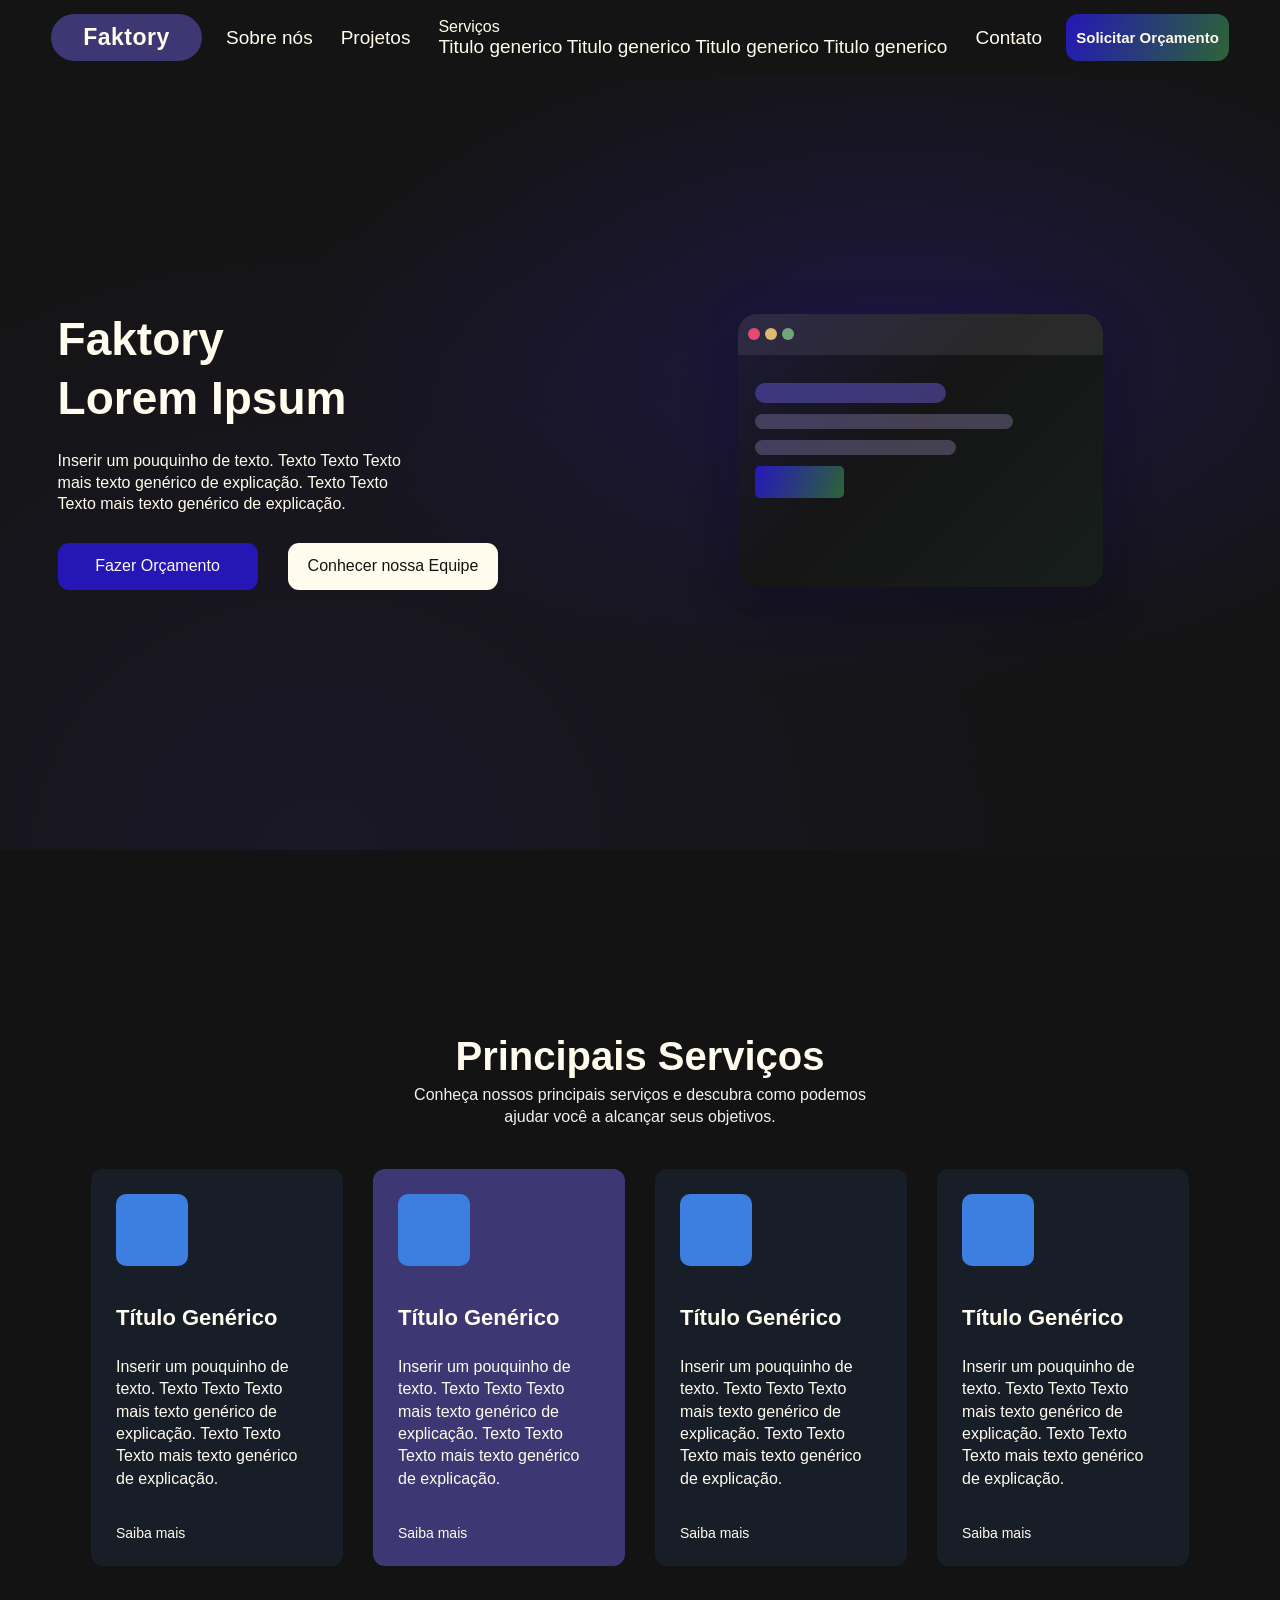
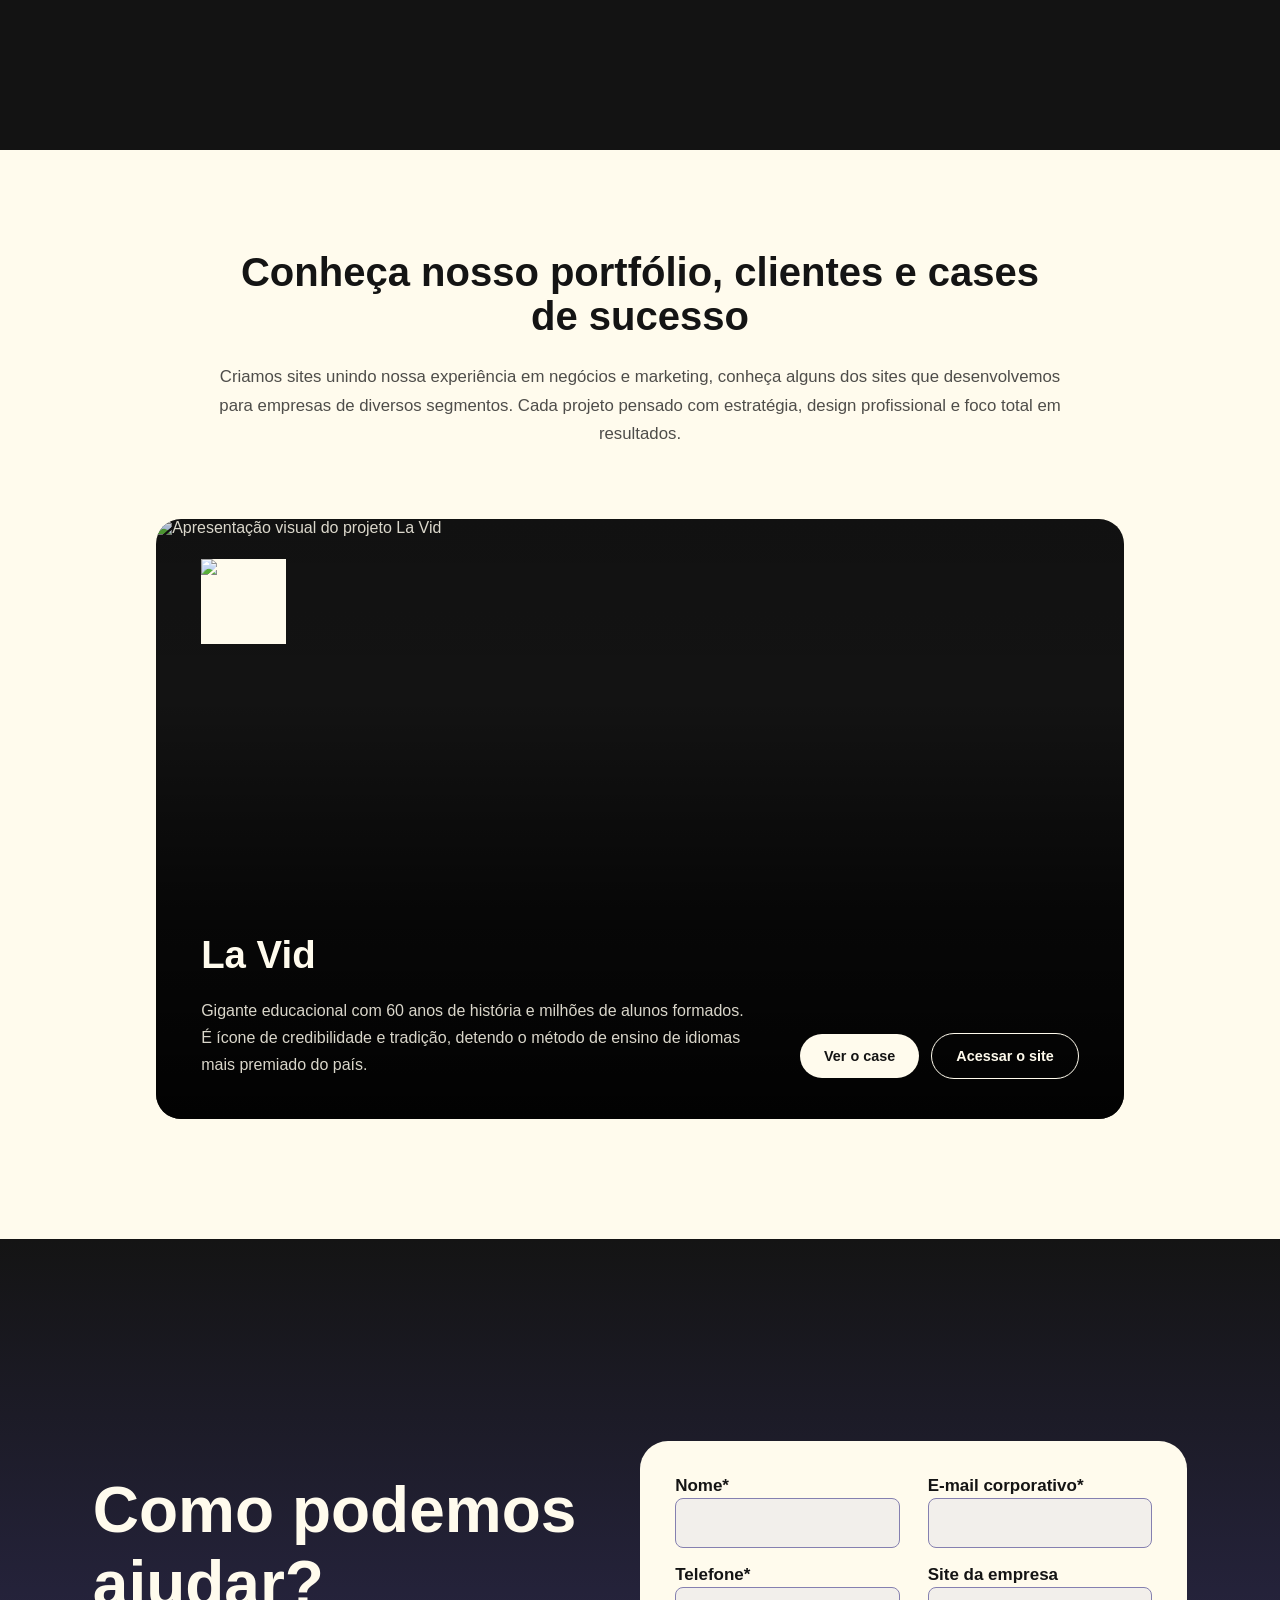
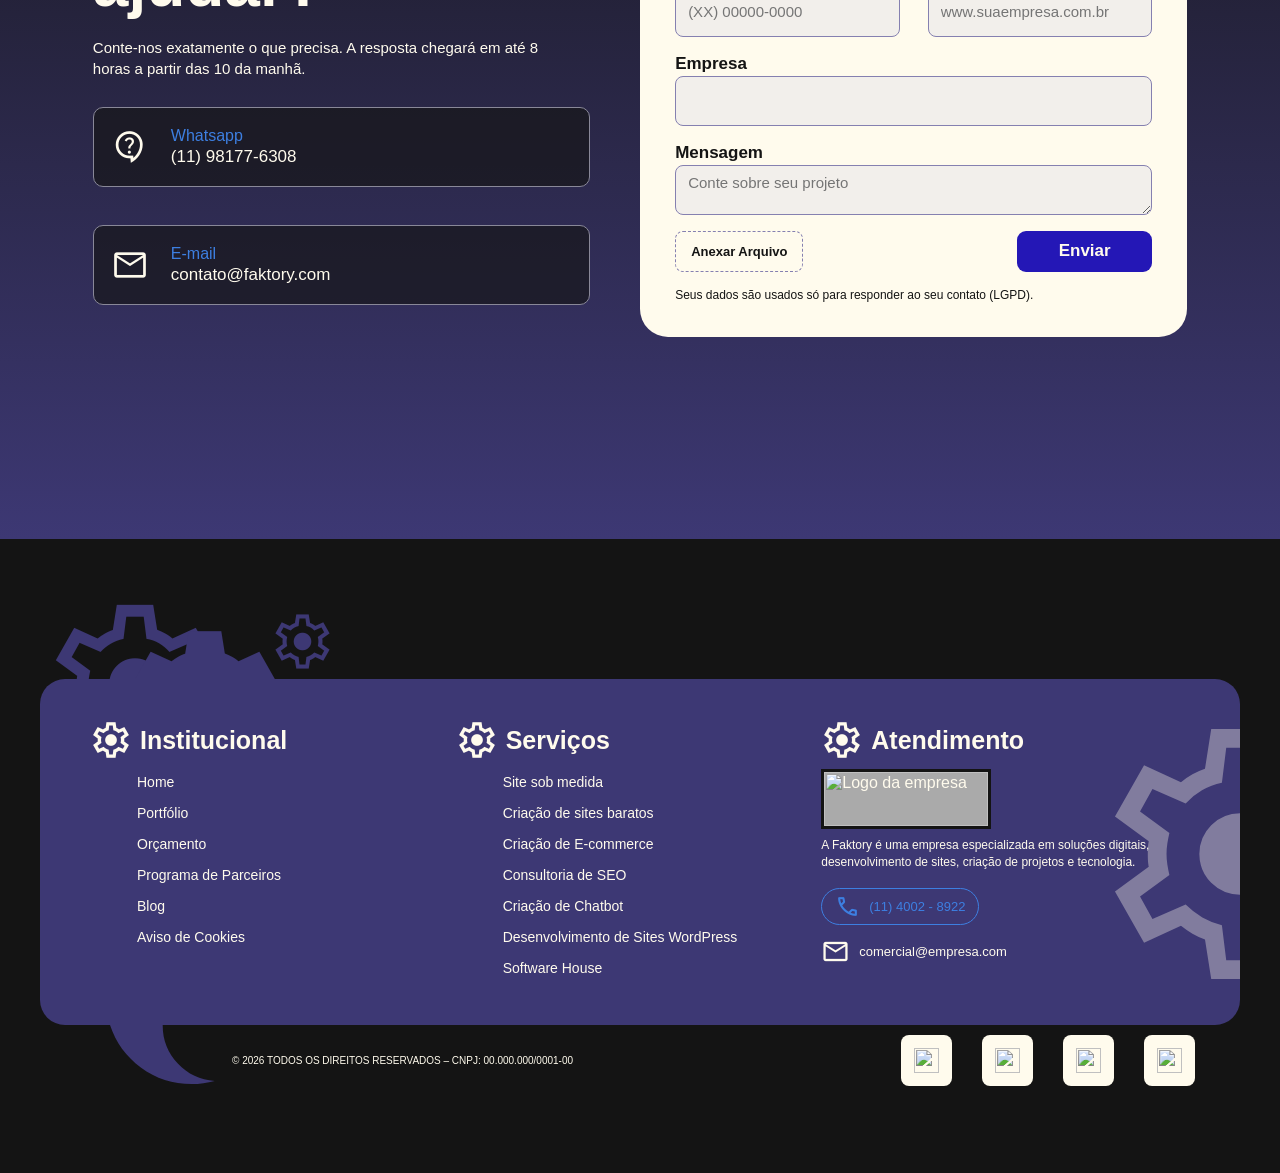
==== commit 29d38e1c: "previa portifólio page" ====
--- a/index.html
+++ b/index.html
@@ -13,8 +13,7 @@
 
 <body>
 
-  <iframe src="assets/pages/iframes/header.html" class="header-iframe" title="Cabeçalho do site"
-    scrolling="no"></iframe>
+  <iframe src="assets/pages/iframes/header.html" class="header-iframe" title="Cabeçalho do site" scrolling="no"></iframe>
 
   <main>
 
@@ -226,7 +225,7 @@
                 </p>
 
                 <div class="btn-acoes">
-                  <a href="#" class="btn-case">Ver o case</a>
+                  <a href="assets/pages/portifolio.html" class="btn-case">Ver o case</a>
 
                   <a href="#" class="btn-site" target="_blank" rel="noopener noreferrer">
                     Acessar o site
@@ -354,6 +353,7 @@
 
   <iframe src="assets/pages/iframes/footer.html" class="footer-iframe" title="Rodapé do site" scrolling="no"></iframe>
 
+
+  <script src="assets/js/script.js"></script>
 </body>
-
 </html>
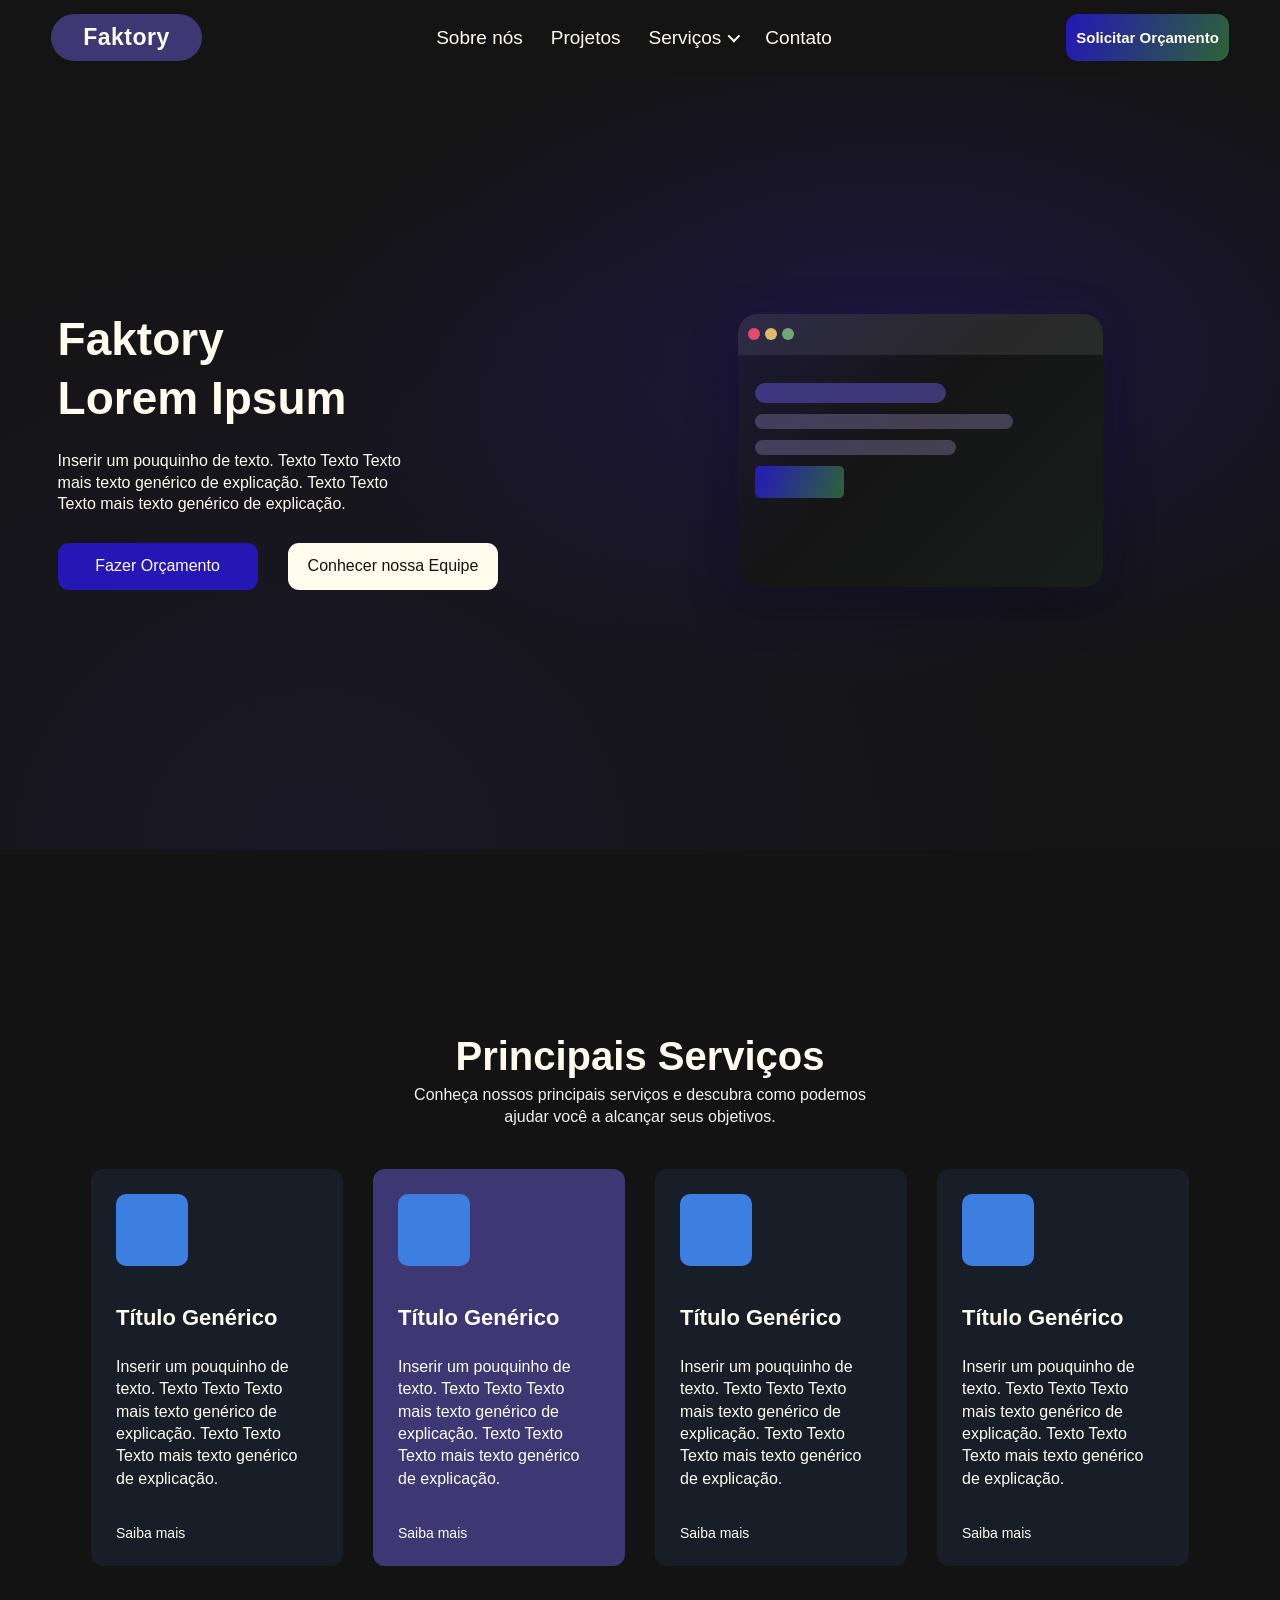
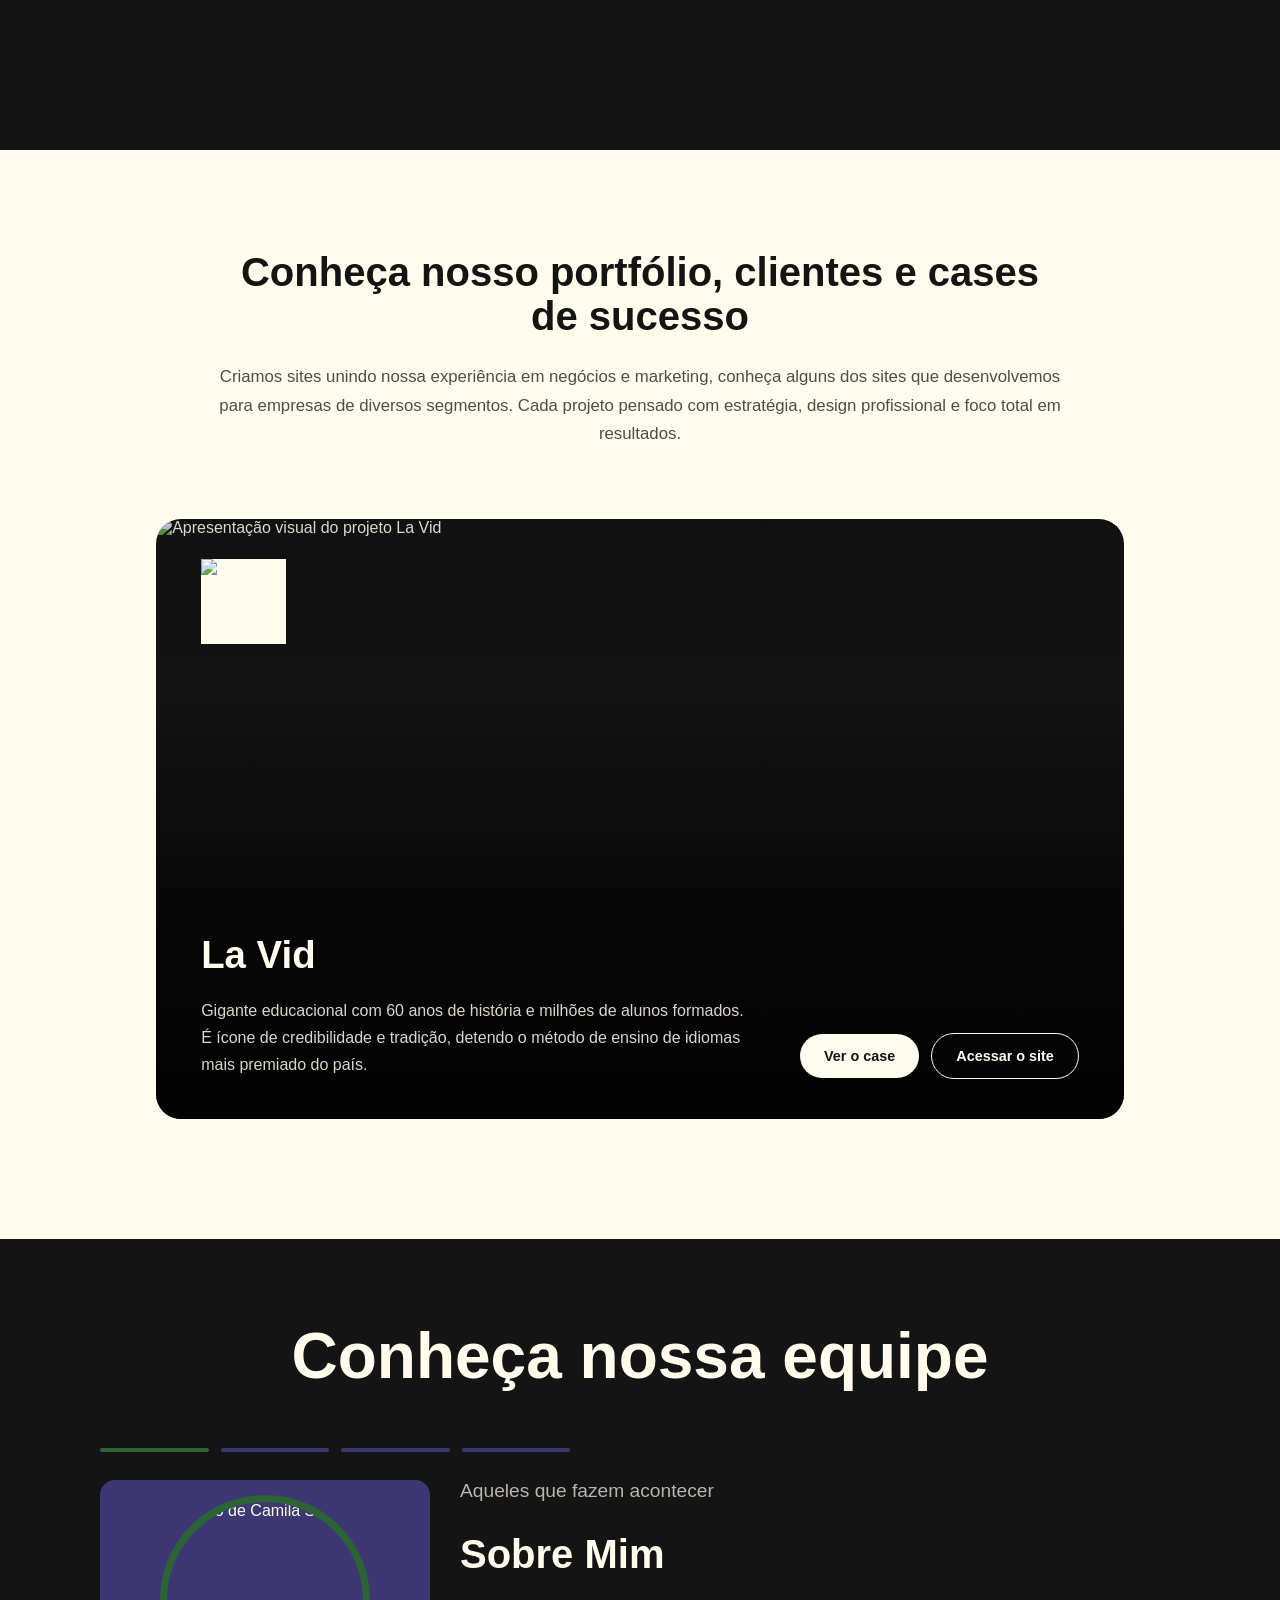
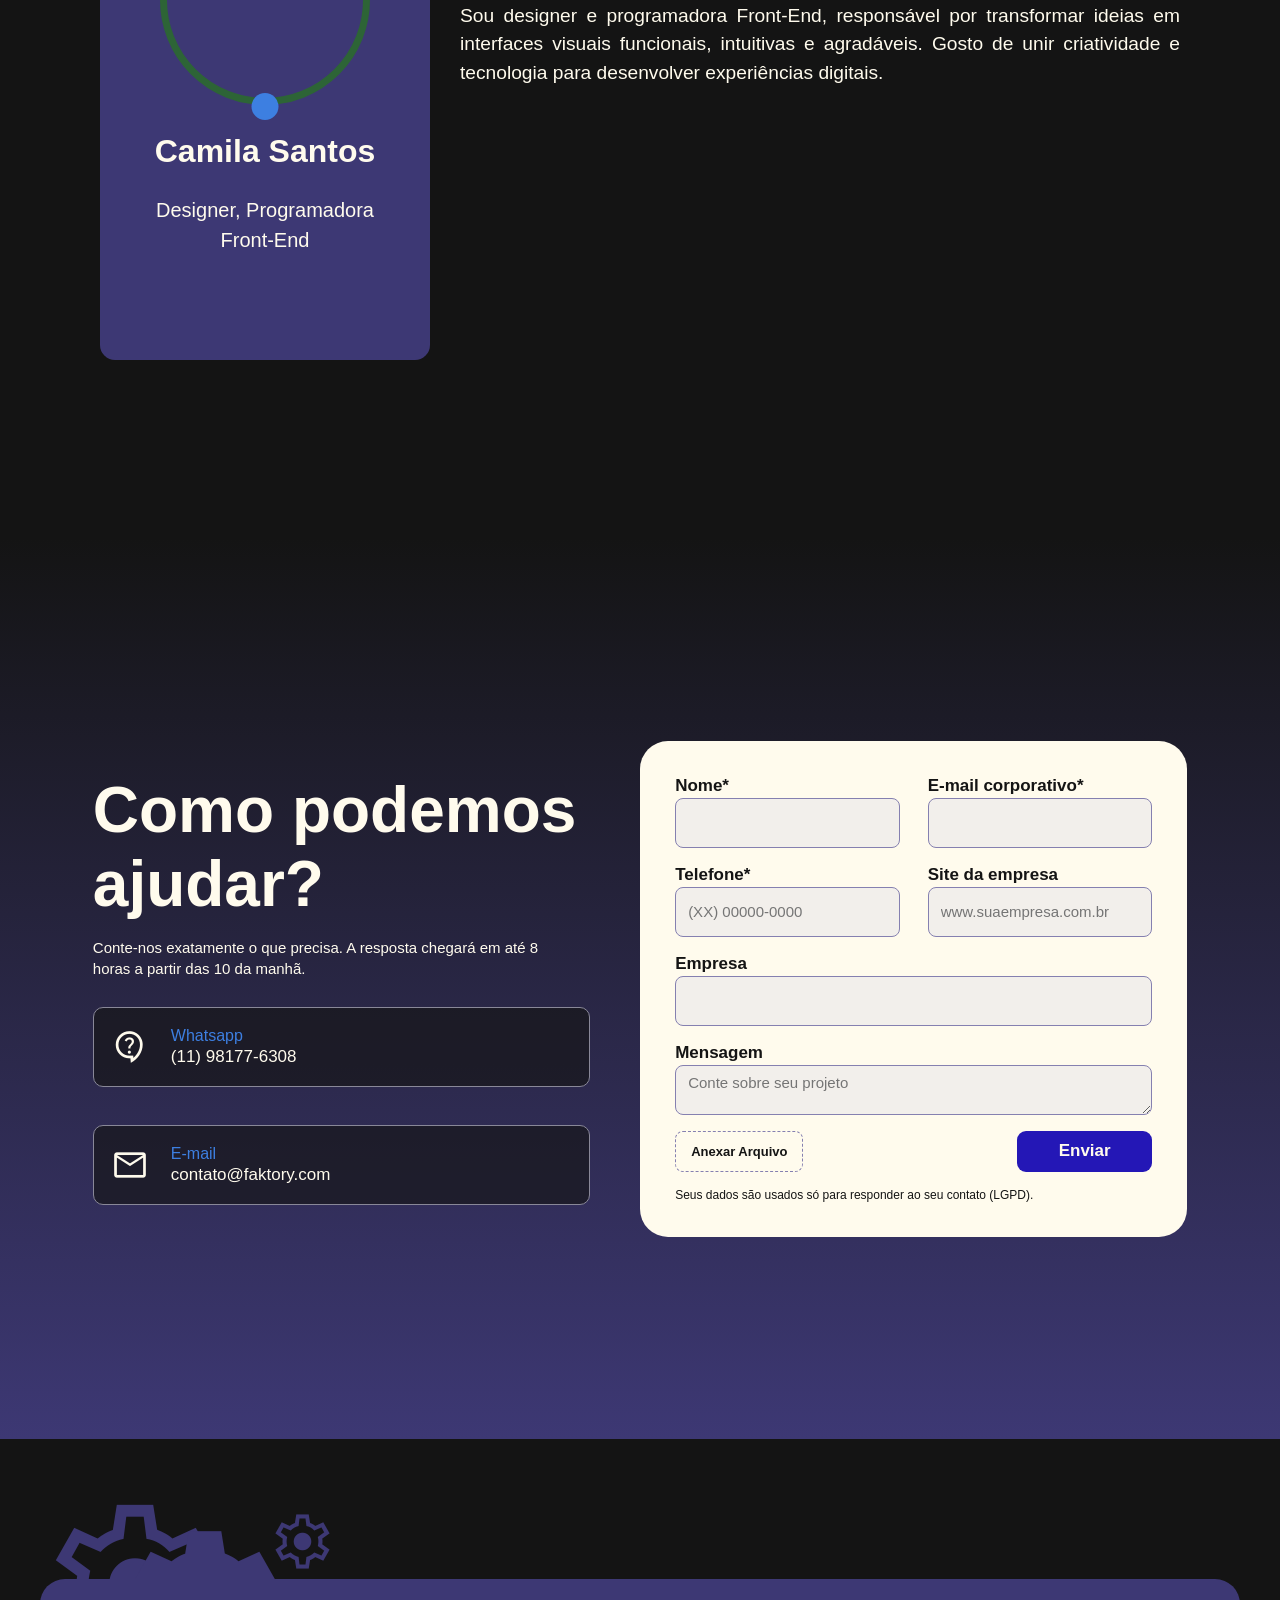
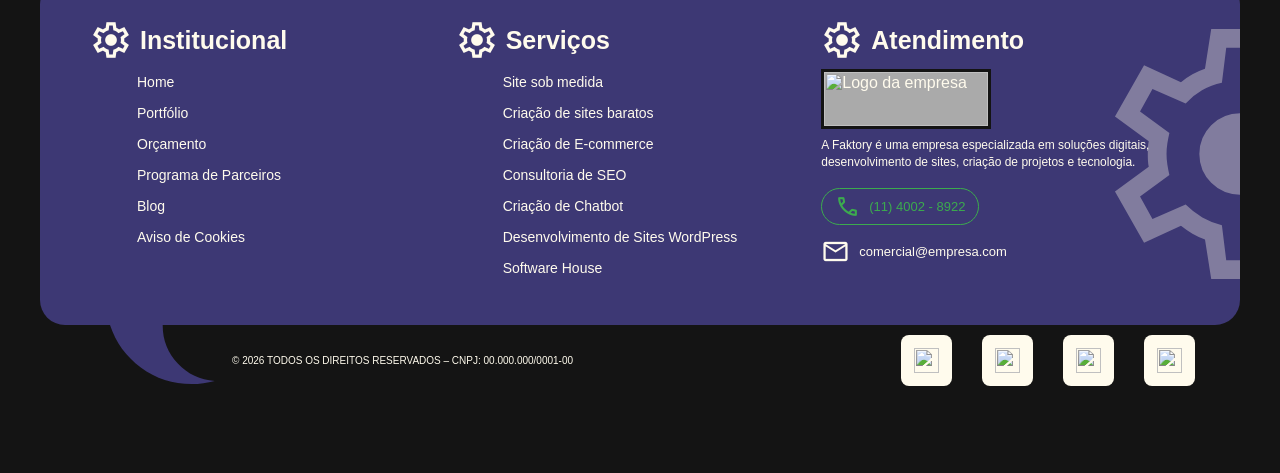
==== commit 173fe623: "previa Sobre Nós" ====
--- a/index.html
+++ b/index.html
@@ -13,7 +13,8 @@
 
 <body>
 
-  <iframe src="assets/pages/iframes/header.html" class="header-iframe" title="Cabeçalho do site" scrolling="no"></iframe>
+  <iframe src="assets/pages/iframes/header.html" class="header-iframe" title="Cabeçalho do site"
+    scrolling="no"></iframe>
 
   <main>
 
@@ -181,7 +182,6 @@
 
       </section>
     </div>
-
 
 
     <div class="portifolio" id="portifolio">
@@ -244,6 +244,66 @@
     </div>
 
 
+    <div class="about-us" id="sobre-nos">
+      <section class="sobre-nos">
+
+        <div class="titulo-equipe">
+          <h2>Conheça nossa equipe</h2>
+        </div>
+
+        <div class="equipe-container">
+
+          <!-- INDICADORES DOS INTEGRANTES -->
+          <div class="equipe-indicadores" role="group" aria-label="Selecionar integrante">
+
+            <button class="indicador ativo" data-index="0" aria-label="Camila Santos" aria-pressed="true"></button>
+            <button class="indicador" data-index="1" aria-label="Cristiano Thiago" aria-pressed="false"></button>
+            <button class="indicador" data-index="2" aria-label="Arthur Sonsin" aria-pressed="false"></button>
+            <button class="indicador" data-index="3" aria-label="Bruno Marçal" aria-pressed="false"></button>
+
+          </div>
+
+          <!-- CARTÃO E APRESENTAÇÃO -->
+          <div class="equipe-conteudo">
+
+            <div class="cartao-integrante">
+
+              <div class="foto-integrante">
+                <img id="foto-integrante" src="assets/img/equipe/camila.png" alt="Foto de Camila Santos">
+              </div>
+
+              <h3 id="nome-integrante">Camila Santos</h3>
+
+              <p id="cargo-integrante">
+                Designer, Programadora Front-End
+              </p>
+
+            </div>
+
+            <div class="apresentacao-integrante" aria-live="polite">
+
+              <span class="subtitulo-equipe">
+                Aqueles que fazem acontecer
+              </span>
+
+              <h3>Sobre Mim</h3>
+
+              <p id="descricao-integrante">
+                Sou designer e programadora Front-End, responsável por
+                transformar ideias em interfaces visuais funcionais,
+                intuitivas e agradáveis. Gosto de unir criatividade e
+                tecnologia para desenvolver experiências digitais.
+              </p>
+
+            </div>
+
+          </div>
+
+        </div>
+
+      </section>
+    </div>
+
 
     <div class="contato" id="contact">
       <section class="main-contato">
@@ -355,5 +415,7 @@
 
 
   <script src="assets/js/script.js"></script>
+  <script src="assets/js/index.js"></script>
 </body>
+
 </html>
--- a/assets/css/pages/index.css
+++ b/assets/css/pages/index.css
@@ -609,6 +609,200 @@
 }
 
 
+/* SOBRE NÓS */
+
+/* ANIMAÇÃO DE CARREGAMENTO*/
+@keyframes carregarIndicador {
+  from {
+    width: 0;
+  }
+
+  to {
+    width: 100%;
+  }
+}
+
+.about-us {
+    width: 100%;
+    height: 100vh;
+    padding: 80px 5%;
+    background: var(--black);
+    color: var(--white);
+    
+  .sobre-nos {
+    width: 100%;
+    max-width: 1080px;
+    margin: 0 auto;
+  }
+
+  /* TÍTULO */
+
+  .titulo-equipe {
+    text-align: center;
+    margin-bottom: 55px;
+
+    h2 {
+      font-size: clamp(2.5rem, 5vw, 4.5rem);
+      font-weight: 700;
+      margin: 0;
+    }
+  }
+
+  .equipe-container {
+    width: 100%;
+  }
+
+  /* INDICADORES */
+
+  .equipe-indicadores {
+    display: flex;
+    gap: 12px;
+    width: 470px;
+    max-width: 100%;
+    margin-bottom: 28px;
+  }
+
+  .indicador {
+    position: relative;
+    flex: 1;
+    height: 4px;
+    padding: 0;
+    border: none;
+    border-radius: 10px;
+    background: var(--dark-blue);
+    overflow: hidden;
+    cursor: pointer;
+
+    transition: transform 0.3s ease;
+
+    &::before {
+      content: "";
+      position: absolute;
+      top: 0;
+      left: 0;
+      height: 100%;
+      width: 0;
+      border-radius: inherit;
+      background: transparent;
+    }
+
+    &:hover {
+      transform: scaleY(1.8);
+    }
+
+    /* INTEGRANTES ANTERIORES */
+
+    &.concluido::before {
+      width: 100%;
+      background: var(--blue);
+    }
+
+    /* INTEGRANTE ATUAL */
+
+    &.ativo::before {
+      background-color: var(--green);
+      animation: carregarIndicador 6s linear forwards;
+    }
+  }
+
+  /* CONTEÚDO DA EQUIPE */
+
+  .equipe-conteudo {
+    display: grid;
+    grid-template-columns: 330px 1fr;
+    align-items: start;
+    gap: 30px;
+  }
+
+  /* CARTÃO DO INTEGRANTE */
+
+  .cartao-integrante {
+    min-height: 480px;
+    padding: 15px 25px 40px;
+    border-radius: 15px;
+    background: var(--dark-blue);
+    text-align: center;
+
+    display: flex;
+    flex-direction: column;
+    align-items: center;
+
+    h3 {
+      margin: 27px 0 25px;
+      font-size: 2rem;
+      font-weight: 700;
+      line-height: 1.2;
+    }
+
+    p {
+      max-width: 260px;
+      margin: 0;
+      font-size: 1.25rem;
+      line-height: 1.5;
+    }
+  }
+
+  /* FOTO DO INTEGRANTE */
+
+  .foto-integrante {
+    position: relative;
+    width: 210px;
+    height: 210px;
+    margin: 0 auto;
+    border: 7px solid var(--green);
+    border-radius: 50%;
+    overflow: visible;
+
+    img {
+      width: 100%;
+      height: 100%;
+      display: block;
+      border-radius: 50%;
+      object-fit: cover;
+      object-position: center;
+    }
+
+    &::after {
+      content: "";
+      position: absolute;
+      bottom: -22px;
+      left: 50%;
+      width: 27px;
+      height: 27px;
+      border-radius: 50%;
+      background: var(--light-blue);
+      transform: translateX(-50%);
+    }
+  }
+
+  /* APRESENTAÇÃO DO INTEGRANTE */
+
+  .apresentacao-integrante {
+    padding: 0 0 20px;
+
+    .subtitulo-equipe {
+      display: block;
+      margin-bottom: 30px;
+      color: #b8b5ae;
+      font-size: 1.2rem;
+    }
+
+    h3 {
+      margin: 0 0 25px;
+      font-size: 2.5rem;
+      font-weight: 700;
+    }
+
+    p {
+      margin: 0;
+      font-size: 1.2rem;
+      line-height: 1.5;
+      text-align: justify;
+    }
+  }
+}
+
+
 /* CONTATO */
 
 .contato {
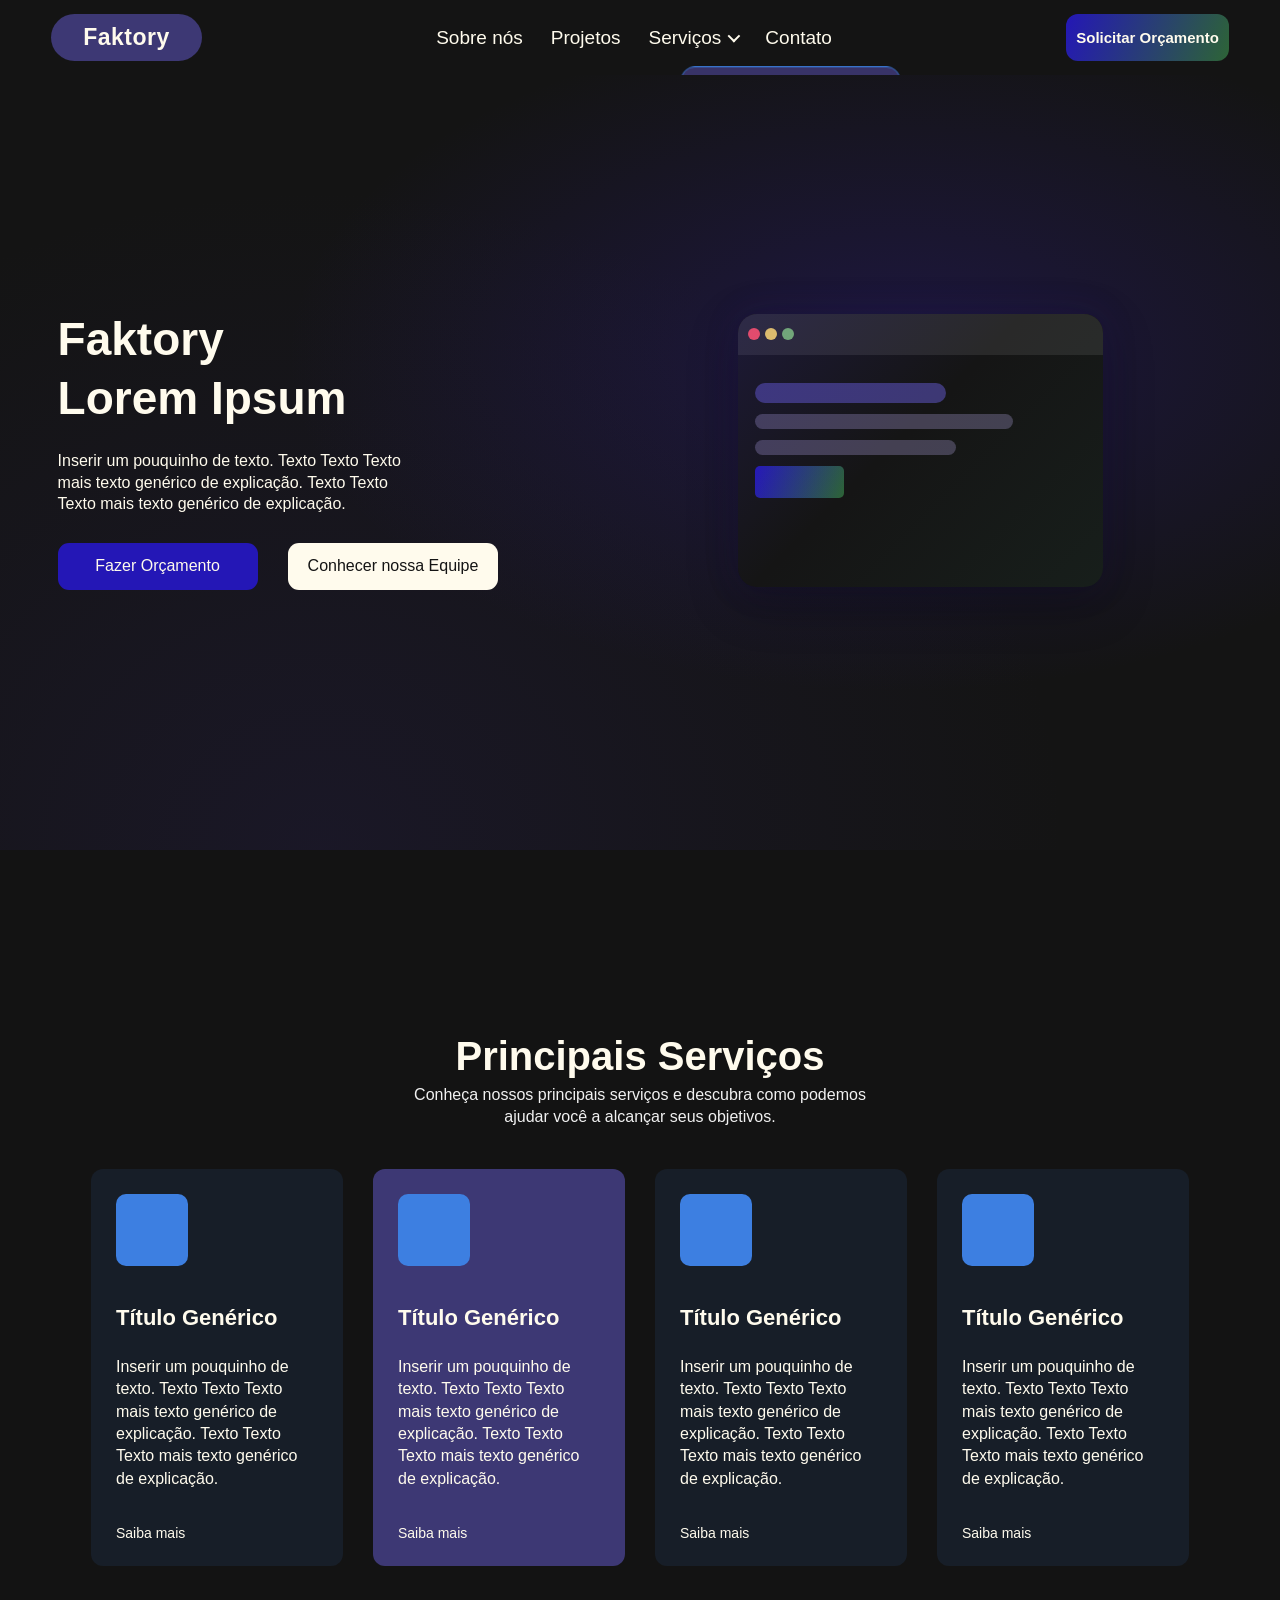
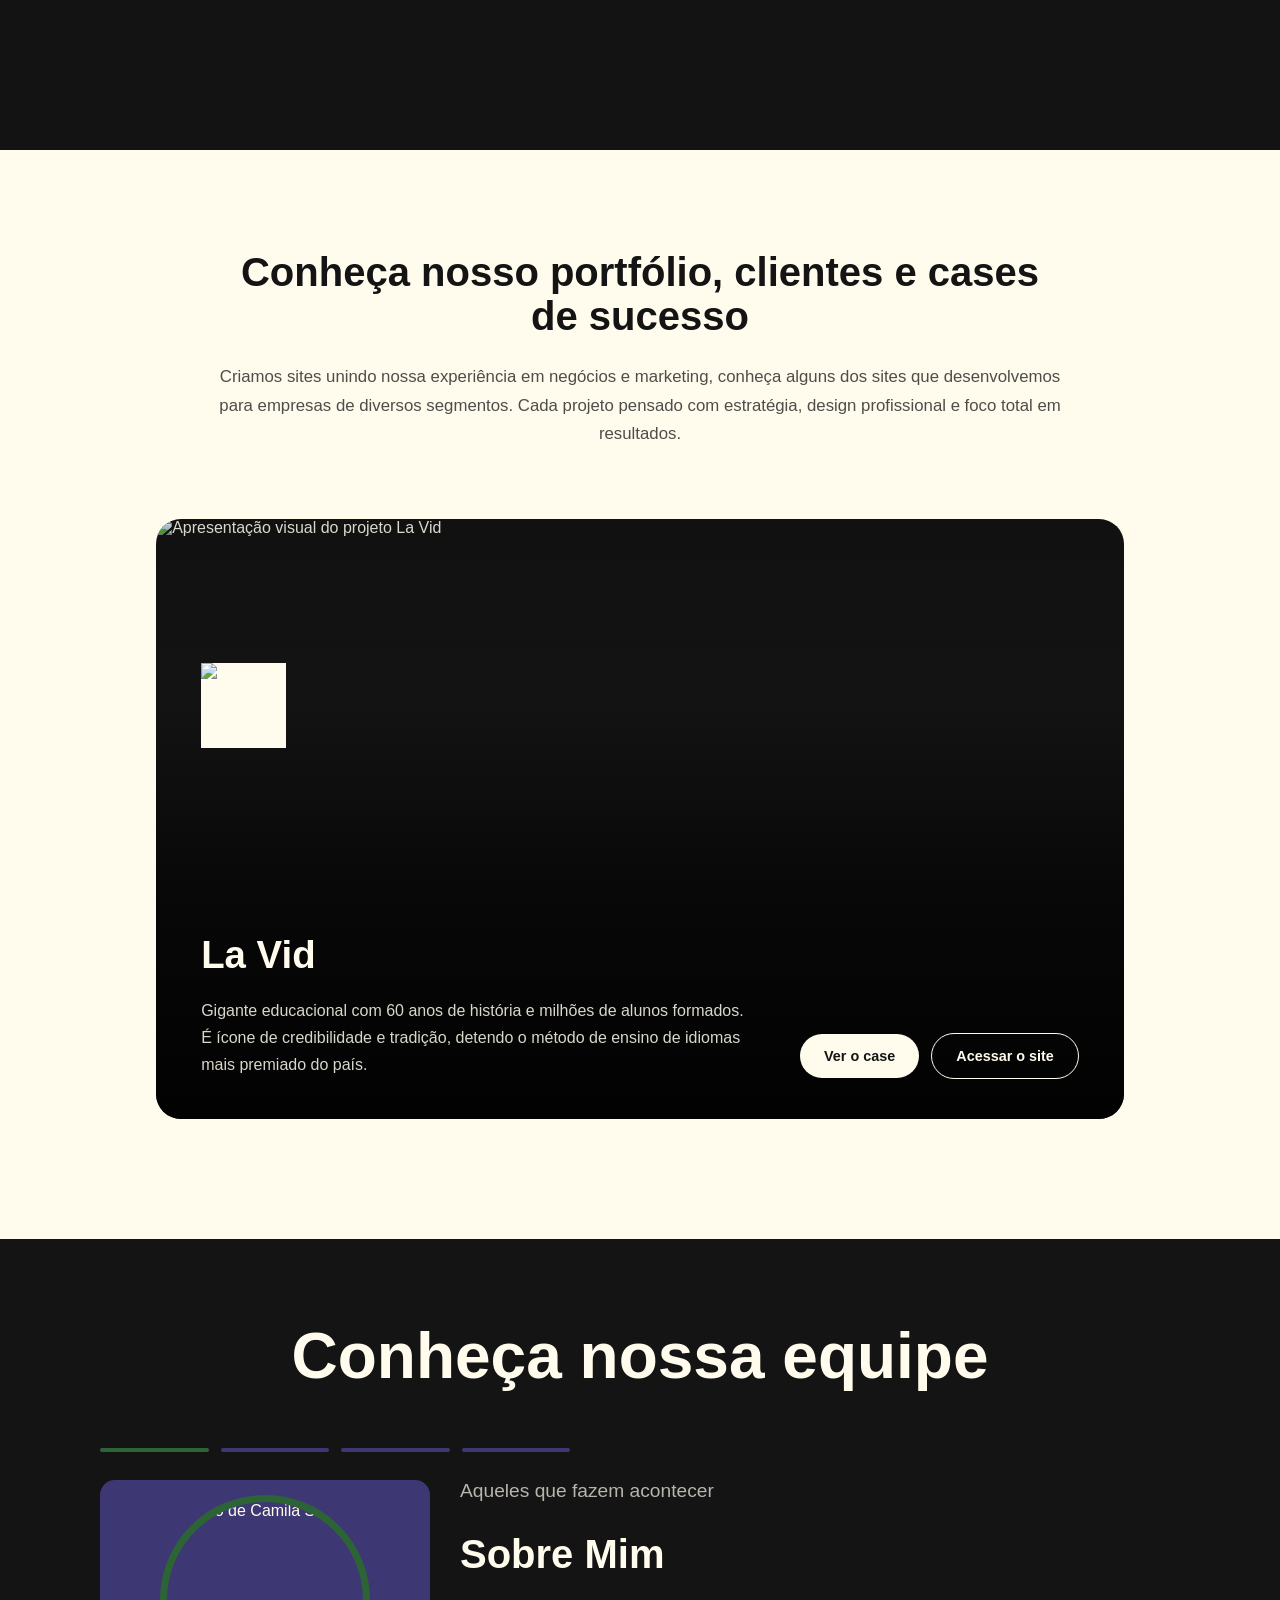
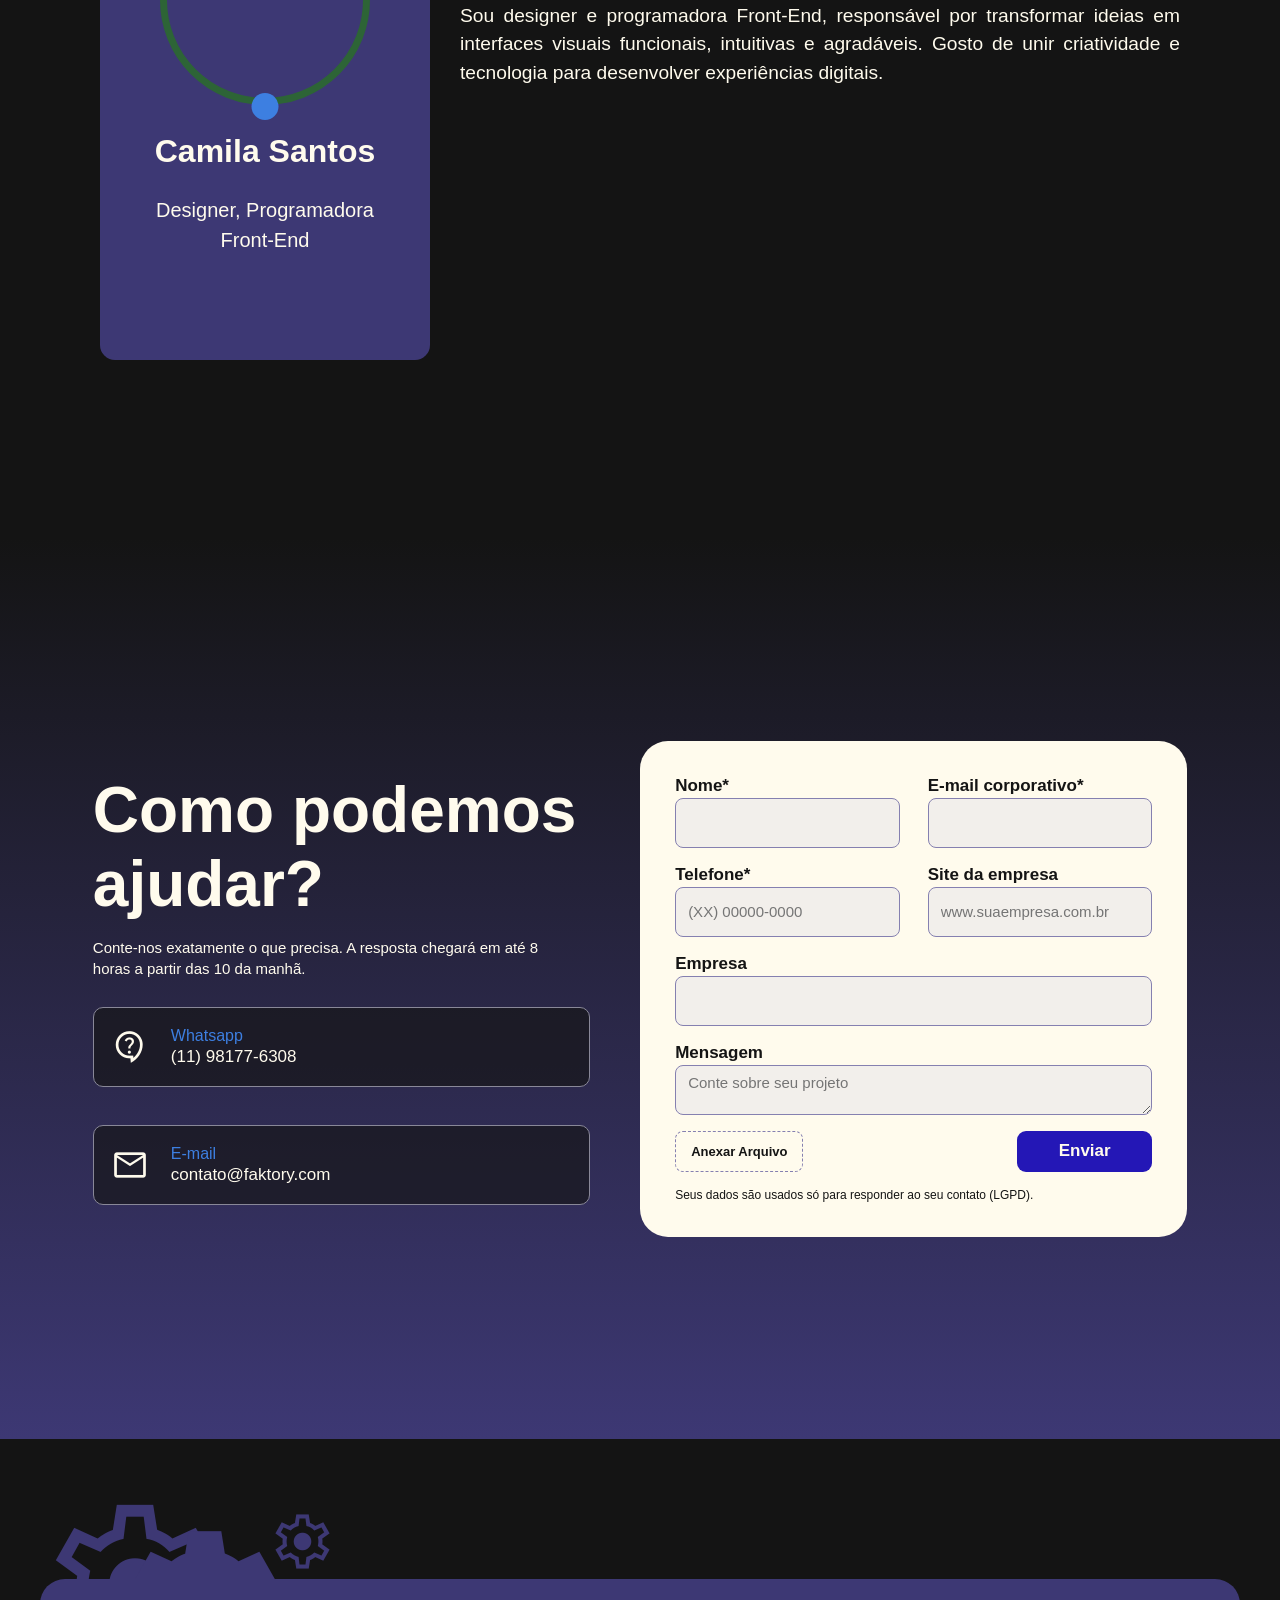
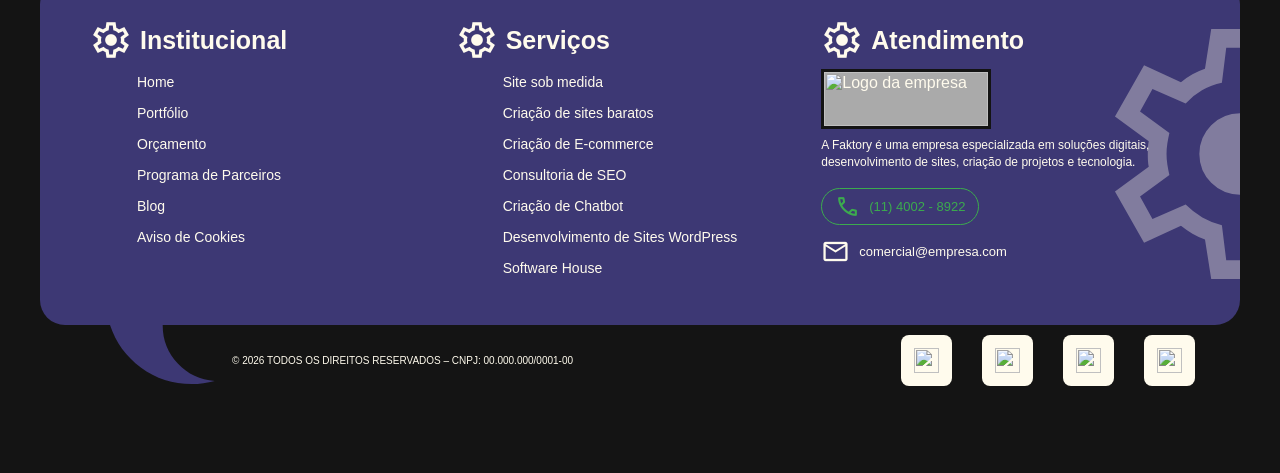
==== commit d9b8f6cc: "responsividade não finalizada" ====
--- a/index.html
+++ b/index.html
@@ -4,7 +4,7 @@
 <head>
   <meta charset="UTF-8">
   <meta name="viewport" content="width=device-width, initial-scale=1.0">
-  <title>Document</title>
+  <title>Faktory | O lugar em que seu site ganha vida</title>
   <link rel="stylesheet" href="assets/css/pages/index.css">
   <link rel="stylesheet"
     href="https://fonts.googleapis.com/css2?family=Material+Symbols+Outlined:opsz,wght,FILL,GRAD@24,400,0,0&icon_names=mail,contact_support" />
@@ -202,8 +202,12 @@
 
           <article class="projeto">
 
-            <img src="https://i.pinimg.com/736x/f7/49/64/f74964bdb9c8df294ed4ebe16655a555.jpg"
-              alt="Apresentação visual do projeto La Vid" class="projeto-img">
+            <picture>
+              <source media="(max-width: 720px)" srcset="https://i.pinimg.com/1200x/b0/a0/2f/b0a02f84c716261cbc634356433c0689.jpg">
+              <img src="https://i.pinimg.com/736x/f7/49/64/f74964bdb9c8df294ed4ebe16655a555.jpg"
+                alt="Apresentação visual do projeto La Vid" class="projeto-img">              
+            </picture>
+
 
             <div class="sombra"></div>
 
--- a/assets/css/pages/index.css
+++ b/assets/css/pages/index.css
@@ -1,9 +1,13 @@
 @import "../global/style.css";
 
-/* SEÇÃO INICIAL */
+
+/*-----------------*/
+/*  SEÇÃO INICIAL  */
+/*-----------------*/
 
 .intro {
-  .inicio {
+
+  & .inicio {
     width: 100%;
     min-height: 565px;
     height: 100vh;
@@ -14,7 +18,6 @@
 
     position: relative;
     isolation: isolate;
-
     overflow: hidden;
 
     padding: 100px 4.5% 50px;
@@ -27,251 +30,239 @@
         #2f236938,
         transparent 55%),
       var(--black);
-  }
-
-
-  /* CONTEÚDO PRINCIPAL */
-
-  .conteudo-inicio {
-    width: 100%;
-    max-width: 1250px;
-
-    margin: 0 auto;
-
-    display: flex;
-    align-items: center;
-    justify-content: space-between;
-
-    gap: 50px;
-  }
-
-
-  /* TEXTO PRINCIPAL */
-
-  .texto-inicio {
-    flex: 1;
-    max-width: 510px;
-
-    & h1 {
-      font-size: clamp(35px, 4.2vw, 46px);
-      font-weight: 800;
-      line-height: 1.28;
-
-      margin-bottom: 22px;
-    }
-
-    & p {
-      max-width: 370px;
-
-      font-size: 16px;
-      font-weight: 400;
-      line-height: 1.35;
-
-      margin-bottom: 28px;
+
+    /*----------------------*/
+    /*  Conteúdo principal  */
+    /*----------------------*/
+
+    & .conteudo-inicio {
+      width: 100%;
+      max-width: 1250px;
+
+      margin: 0 auto;
+
+      display: flex;
+      align-items: center;
+      justify-content: space-between;
+
+      gap: 50px;
+
+      /*-------------------*/
+      /*  Texto principal  */
+      /*-------------------*/
+
+      & .texto-inicio {
+        flex: 1;
+        max-width: 510px;
+
+        & h1 {
+          font-size: clamp(35px, 4.2vw, 46px);
+          font-weight: 800;
+          line-height: 1.28;
+
+          margin-bottom: 22px;
+        }
+
+        & p {
+          max-width: 370px;
+
+          font-size: 16px;
+          font-weight: 400;
+          line-height: 1.35;
+
+          margin-bottom: 28px;
+        }
+
+        /*----------*/
+        /*  Botões  */
+        /*----------*/
+
+        & .botoes-inicio {
+          display: flex;
+          align-items: center;
+          flex-wrap: wrap;
+
+          gap: 30px;
+
+          & .botao {
+            min-height: 47px;
+
+            display: flex;
+            align-items: center;
+            justify-content: center;
+
+            padding: 12px 20px;
+
+            border-radius: 11px;
+
+            font-size: 16px;
+            font-weight: 500;
+
+            transition:
+              transform 0.3s ease,
+              background 0.3s ease;
+
+            &:hover {
+              transform: translateY(-4px);
+            }
+          }
+
+          & .botao-principal {
+            min-width: 200px;
+
+            background-color: var(--blue);
+            color: var(--white);
+
+            &:hover {
+              background-color: #4030e5;
+            }
+          }
+
+          & .botao-secundario {
+            min-width: 200px;
+
+            background-color: var(--white);
+            color: var(--black);
+
+            &:hover {
+              background-color: #e8e3d8;
+            }
+          }
+        }
+      }
+
+      /*--------------*/
+      /*  Ilustração  */
+      /*--------------*/
+
+      & .ilustracao {
+        flex: 1;
+        min-width: 0;
+
+        display: flex;
+        align-items: center;
+        justify-content: center;
+
+        padding: 35px 0;
+
+        & .janela {
+          width: min(100%, 365px);
+          height: 273px;
+
+          position: relative;
+
+          background-color: #151515;
+
+          border-radius: 19px;
+          overflow: hidden;
+
+          box-shadow:
+            0 15px 50px rgba(0, 0, 0, 0.3),
+            0 0 35px rgba(53, 36, 160, 0.15);
+
+          animation: flutuar 5s ease-in-out infinite;
+
+          &::before {
+            content: "";
+
+            position: absolute;
+            inset: -2px;
+
+            border-radius: inherit;
+
+            background: linear-gradient(135deg,
+                rgba(65, 45, 210, 0.18),
+                transparent 45%,
+                rgba(40, 100, 70, 0.12));
+
+            pointer-events: none;
+            z-index: 2;
+          }
+
+          & .barra-janela {
+            width: 100%;
+            height: 41px;
+
+            background-color: #292929;
+
+            display: flex;
+            align-items: center;
+
+            padding: 0 10px;
+
+            & .circulos {
+              display: flex;
+              align-items: center;
+              gap: 5px;
+
+              & .circulo {
+                width: 12px;
+                height: 12px;
+
+                border-radius: 50%;
+              }
+
+              & .vermelho {
+                background-color: #ff515b;
+              }
+
+              & .amarelo {
+                background-color: #f5d35d;
+              }
+
+              & .verde {
+                background-color: #79b86c;
+              }
+            }
+          }
+
+          & .conteudo-janela {
+            padding: 28px 17px;
+
+            display: flex;
+            flex-direction: column;
+            gap: 11px;
+
+            & .linha {
+              height: 15px;
+
+              border-radius: 20px;
+              background-color: #444052;
+            }
+
+            & .titulo-linha {
+              width: 58%;
+              height: 20px;
+
+              background-color: var(--dark-blue);
+            }
+
+            & .linha-grande {
+              width: 78%;
+            }
+
+            & .linha-media {
+              width: 61%;
+            }
+
+            & .botao-janela {
+              width: 89px;
+              height: 32px;
+
+              border-radius: 5px;
+
+              background: linear-gradient(110deg,
+                  var(--blue),
+                  var(--green));
+            }
+          }
+        }
+      }
     }
   }
-
-
-  /* BOTÕES */
-
-  .botoes-inicio {
-    display: flex;
-    align-items: center;
-    flex-wrap: wrap;
-
-    gap: 30px;
-
-    & .botao {
-      min-height: 47px;
-
-      display: flex;
-      align-items: center;
-      justify-content: center;
-
-      padding: 12px 20px;
-
-      border-radius: 11px;
-
-      font-size: 16px;
-      font-weight: 500;
-
-      transition:
-        transform 0.3s ease,
-        background 0.3s ease;
-    }
-
-    & :hover {
-      transform: translateY(-4px);
-    }
-
-    & .botao-principal {
-      min-width: 200px;
-
-      background-color: var(--blue);
-      color: var(--white);
-
-      &:hover {
-        background-color: #4030e5;
-      }
-    }
-
-    & .botao-secundario {
-      min-width: 200px;
-
-      background-color: var(--white);
-      color: var(--black);
-
-      &:hover {
-        background-color: #e8e3d8;
-      }
-    }
-  }
-
-  /* ILUSTRAÇÃO */
-
-  .ilustracao {
-    flex: 1;
-
-    min-width: 0;
-
-    display: flex;
-    align-items: center;
-    justify-content: center;
-
-    /* Mantém espaço para a animação */
-    padding: 35px 0;
-
-    /* JANELA FLUTUANTE */
-
-    & .janela {
-      width: min(100%, 365px);
-      height: 273px;
-
-      position: relative;
-
-      background-color: #151515;
-
-      border-radius: 19px;
-      overflow: hidden;
-
-      box-shadow:
-        0 15px 50px rgba(0, 0, 0, 0.3),
-        0 0 35px rgba(53, 36, 160, 0.15);
-
-      /* Animação de flutuação */
-      animation: flutuar 5s ease-in-out infinite;
-
-
-      /* BRILHO AO REDOR DA JANELA */
-
-      &::before {
-        content: "";
-
-        position: absolute;
-        inset: -2px;
-
-        border-radius: inherit;
-
-        background: linear-gradient(135deg,
-            rgba(65, 45, 210, 0.18),
-            transparent 45%,
-            rgba(40, 100, 70, 0.12));
-
-        pointer-events: none;
-        z-index: 2;
-      }
-
-      /* BARRA SUPERIOR */
-
-      & .barra-janela {
-        width: 100%;
-        height: 41px;
-
-        background-color: #292929;
-
-        display: flex;
-        align-items: center;
-
-        padding: 0 10px;
-
-        & .circulos {
-          display: flex;
-          align-items: center;
-          gap: 5px;
-
-          & .circulo {
-            width: 12px;
-            height: 12px;
-
-            border-radius: 50%;
-          }
-
-          & .vermelho {
-            background-color: #ff515b;
-          }
-
-          & .amarelo {
-            background-color: #f5d35d;
-          }
-
-          & .verde {
-            background-color: #79b86c;
-          }
-        }
-      }
-
-      /* CONTEÚDO INTERNO DA JANELA */
-
-      & .conteudo-janela {
-        padding: 28px 17px;
-
-        display: flex;
-        flex-direction: column;
-        gap: 11px;
-
-        & .linha {
-          height: 15px;
-
-          border-radius: 20px;
-          background-color: #444052;
-        }
-
-        & .titulo-linha {
-          width: 58%;
-          height: 20px;
-
-          background-color: var(--dark-blue);
-        }
-
-        & .linha-grande {
-          width: 78%;
-        }
-
-        & .linha-media {
-          width: 61%;
-        }
-
-        & .botao-janela {
-          width: 89px;
-          height: 32px;
-
-          border-radius: 5px;
-
-          background: linear-gradient(110deg,
-              var(--blue),
-              var(--green));
-        }
-      }
-    }
-
-
-
-  }
-
 }
 
-/* ANIMAÇÃO DE FLUTUAÇÃO */
-
+/*-  Animação de flutuação  -*/
 @keyframes flutuar {
 
   0%,
@@ -293,7 +284,10 @@
 }
 
 
-/* PRINCIPAIS SERVIÇOS */
+/*-----------------------*/
+/*  PRINCIPAIS SERVIÇOS  */
+/*-----------------------*/
+
 .main-services {
   display: grid;
   align-items: center;
@@ -309,6 +303,11 @@
     width: 90%;
     gap: 40px;
 
+    /*-------------------*/
+    /*  Título da seção  */
+    /*-------------------*/
+
+    /*- Título e descrição centralizados -*/
     & .title {
       text-align: center;
 
@@ -332,12 +331,18 @@
       }
     }
 
+    /*---------------------*/
+    /*  Cards de serviços  */
+    /*---------------------*/
+
+    /*- Grade com 4 colunas de mesmo tamanho -*/
     & .container-grid {
       display: grid;
       width: 100%;
       grid-template-columns: repeat(4, minmax(0, 1fr));
       gap: 30px;
 
+      /*- Card individual (sobe 5px no hover) -*/
       & .service-card {
         display: flex;
         flex-direction: column;
@@ -380,6 +385,7 @@
           color: var(--white);
         }
 
+        /*- Link "Saiba mais" sempre alinhado ao final do card -*/
         & a {
           margin-top: auto;
 
@@ -399,6 +405,7 @@
           transform: translateY(-5px);
         }
 
+        /*- Card em destaque com fundo azul escuro -*/
         &.destaque {
           background-color: var(--dark-blue);
         }
@@ -408,7 +415,9 @@
 }
 
 
-/*      PORTFÓLIO       */
+/*-------------*/
+/*  PORTFÓLIO  */
+/*-------------*/
 
 .portifolio {
   background-color: var(--white);
@@ -422,8 +431,11 @@
     max-width: 1400px;
     margin: 0 auto;
 
-    /* CABEÇALHO */
-
+    /*--------------------------*/
+    /*  Cabeçalho do portfólio  */
+    /*--------------------------*/
+
+    /*- Título e texto de apresentação centralizados -*/
     & .portifolio-header {
       display: flex;
       flex-direction: column;
@@ -447,12 +459,16 @@
       }
     }
 
-    /* CONTEÚDO */
-
+    /*---------------------*/
+    /*  Cards de projetos  */
+    /*---------------------*/
+
+    /*- Lista de projetos, centralizados na tela -*/
     & .portifolio-content {
       display: grid;
       justify-items: center;
 
+      /*- Card do projeto: imagem de fundo + sombra + logo + informações -*/
       & .projeto {
         position: relative;
         width: 90%;
@@ -469,8 +485,7 @@
         background-color: var(--black);
         color: var(--white);
 
-        /* IMAGEM */
-
+        /*- Imagem de fundo ocupando todo o card -*/
         & .projeto-img {
           position: absolute;
           inset: 0;
@@ -485,8 +500,7 @@
           transition: transform 0.7s ease;
         }
 
-        /* SOMBRA */
-
+        /*- Degradê escuro para dar leitura ao texto -*/
         & .sombra {
           position: absolute;
           inset: 0;
@@ -500,8 +514,7 @@
           z-index: -1;
         }
 
-        /* LOGO */
-
+        /*- Logo da empresa no topo -*/
         & .projeto-header {
           display: flex;
           align-items: center;
@@ -520,8 +533,7 @@
           }
         }
 
-        /* INFORMAÇÕES */
-
+        /*- Nome, descrição e botões na parte inferior -*/
         & .projeto-info {
           padding: 40px 45px;
 
@@ -531,6 +543,7 @@
             margin-bottom: 20px;
           }
 
+          /*- Descrição à esquerda e botões à direita -*/
           & .projeto-cols {
             display: grid;
             grid-template-columns: 1fr auto;
@@ -544,13 +557,13 @@
               opacity: 0.85;
             }
 
-            /* BOTÕES */
-
+            /*- Botões "Ver o case" e "Acessar o site" -*/
             & .btn-acoes {
               display: flex;
               align-items: center;
               gap: 12px;
 
+              /*- Estilo base compartilhado pelos dois botões -*/
               & a {
                 display: flex;
                 align-items: center;
@@ -570,6 +583,7 @@
                   transform 0.3s ease;
               }
 
+              /*- Botão preenchido (branco) -*/
               & .btn-case {
                 background-color: var(--white);
                 color: var(--black);
@@ -581,6 +595,7 @@
                 }
               }
 
+              /*- Botão apenas com contorno -*/
               & .btn-site {
                 border: 1px solid var(--white);
                 color: var(--white);
@@ -596,8 +611,7 @@
           }
         }
 
-        /* HOVER DO PROJETO */
-
+        /*- Hover: a imagem de fundo dá um leve zoom -*/
         &:hover {
           & .projeto-img {
             transform: scale(1.04);
@@ -609,9 +623,11 @@
 }
 
 
-/* SOBRE NÓS */
-
-/* ANIMAÇÃO DE CARREGAMENTO*/
+/*-------------*/
+/*  SOBRE NÓS  */
+/*-------------*/
+
+/*-  Animação do indicador  -*/
 @keyframes carregarIndicador {
   from {
     width: 0;
@@ -623,187 +639,199 @@
 }
 
 .about-us {
-    width: 100%;
-    height: 100vh;
-    padding: 80px 5%;
-    background: var(--black);
-    color: var(--white);
-    
-  .sobre-nos {
+  width: 100%;
+  height: 100vh;
+  padding: 80px 5%;
+  background: var(--black);
+  color: var(--white);
+
+  & .sobre-nos {
     width: 100%;
     max-width: 1080px;
     margin: 0 auto;
-  }
-
-  /* TÍTULO */
-
-  .titulo-equipe {
-    text-align: center;
-    margin-bottom: 55px;
-
-    h2 {
-      font-size: clamp(2.5rem, 5vw, 4.5rem);
-      font-weight: 700;
-      margin: 0;
+
+    /*--------------------*/
+    /*  Título da equipe  */
+    /*--------------------*/
+
+    & .titulo-equipe {
+      text-align: center;
+      margin-bottom: 55px;
+
+      & h2 {
+        font-size: clamp(2.5rem, 5vw, 4.5rem);
+        font-weight: 700;
+        margin: 0;
+      }
     }
-  }
-
-  .equipe-container {
-    width: 100%;
-  }
-
-  /* INDICADORES */
-
-  .equipe-indicadores {
-    display: flex;
-    gap: 12px;
-    width: 470px;
-    max-width: 100%;
-    margin-bottom: 28px;
-  }
-
-  .indicador {
-    position: relative;
-    flex: 1;
-    height: 4px;
-    padding: 0;
-    border: none;
-    border-radius: 10px;
-    background: var(--dark-blue);
-    overflow: hidden;
-    cursor: pointer;
-
-    transition: transform 0.3s ease;
-
-    &::before {
-      content: "";
-      position: absolute;
-      top: 0;
-      left: 0;
-      height: 100%;
-      width: 0;
-      border-radius: inherit;
-      background: transparent;
-    }
-
-    &:hover {
-      transform: scaleY(1.8);
-    }
-
-    /* INTEGRANTES ANTERIORES */
-
-    &.concluido::before {
+
+    /*-----------------------*/
+    /*  Container da equipe  */
+    /*-----------------------*/
+
+    & .equipe-container {
       width: 100%;
-      background: var(--blue);
-    }
-
-    /* INTEGRANTE ATUAL */
-
-    &.ativo::before {
-      background-color: var(--green);
-      animation: carregarIndicador 6s linear forwards;
-    }
-  }
-
-  /* CONTEÚDO DA EQUIPE */
-
-  .equipe-conteudo {
-    display: grid;
-    grid-template-columns: 330px 1fr;
-    align-items: start;
-    gap: 30px;
-  }
-
-  /* CARTÃO DO INTEGRANTE */
-
-  .cartao-integrante {
-    min-height: 480px;
-    padding: 15px 25px 40px;
-    border-radius: 15px;
-    background: var(--dark-blue);
-    text-align: center;
-
-    display: flex;
-    flex-direction: column;
-    align-items: center;
-
-    h3 {
-      margin: 27px 0 25px;
-      font-size: 2rem;
-      font-weight: 700;
-      line-height: 1.2;
-    }
-
-    p {
-      max-width: 260px;
-      margin: 0;
-      font-size: 1.25rem;
-      line-height: 1.5;
-    }
-  }
-
-  /* FOTO DO INTEGRANTE */
-
-  .foto-integrante {
-    position: relative;
-    width: 210px;
-    height: 210px;
-    margin: 0 auto;
-    border: 7px solid var(--green);
-    border-radius: 50%;
-    overflow: visible;
-
-    img {
-      width: 100%;
-      height: 100%;
-      display: block;
-      border-radius: 50%;
-      object-fit: cover;
-      object-position: center;
-    }
-
-    &::after {
-      content: "";
-      position: absolute;
-      bottom: -22px;
-      left: 50%;
-      width: 27px;
-      height: 27px;
-      border-radius: 50%;
-      background: var(--light-blue);
-      transform: translateX(-50%);
-    }
-  }
-
-  /* APRESENTAÇÃO DO INTEGRANTE */
-
-  .apresentacao-integrante {
-    padding: 0 0 20px;
-
-    .subtitulo-equipe {
-      display: block;
-      margin-bottom: 30px;
-      color: #b8b5ae;
-      font-size: 1.2rem;
-    }
-
-    h3 {
-      margin: 0 0 25px;
-      font-size: 2.5rem;
-      font-weight: 700;
-    }
-
-    p {
-      margin: 0;
-      font-size: 1.2rem;
-      line-height: 1.5;
-      text-align: justify;
+
+      /*---------------*/
+      /*  Indicadores  */
+      /*---------------*/
+
+      /*- Barras clicáveis que selecionam o integrante (controladas pelo JS) -*/
+      & .equipe-indicadores {
+        display: flex;
+        gap: 12px;
+        width: 470px;
+        max-width: 100%;
+        margin-bottom: 28px;
+
+        & .indicador {
+          position: relative;
+          flex: 1;
+          height: 4px;
+          padding: 0;
+          border: none;
+          border-radius: 10px;
+          background: var(--dark-blue);
+          overflow: hidden;
+          cursor: pointer;
+
+          transition: transform 0.3s ease;
+
+          /*- Camada interna que recebe o preenchimento de progresso -*/
+          &::before {
+            content: "";
+            position: absolute;
+            top: 0;
+            left: 0;
+            height: 100%;
+            width: 0;
+            border-radius: inherit;
+            background: transparent;
+          }
+
+          &:hover {
+            transform: scaleY(1.8);
+          }
+
+          /*- Integrantes anteriores: barra cheia em azul -*/
+          &.concluido::before {
+            width: 100%;
+            background: var(--blue);
+          }
+
+          /*- Integrante atual: barra verde animada em 6s -*/
+          &.ativo::before {
+            background-color: var(--green);
+            animation: carregarIndicador 6s linear forwards;
+          }
+        }
+      }
+
+      /*--------------------------*/
+      /*  Conteúdo do integrante  */
+      /*--------------------------*/
+
+      /*- Duas colunas: cartão (330px) e apresentação (restante) -*/
+      & .equipe-conteudo {
+        display: grid;
+        grid-template-columns: 330px 1fr;
+        align-items: start;
+        gap: 30px;
+
+        /*- Cartão com foto, nome e cargo -*/
+        & .cartao-integrante {
+          min-height: 480px;
+          padding: 15px 25px 40px;
+          border-radius: 15px;
+          background: var(--dark-blue);
+          text-align: center;
+
+          display: flex;
+          flex-direction: column;
+          align-items: center;
+
+          /*- Foto circular com borda verde e uma bolinha decorativa embaixo -*/
+          & .foto-integrante {
+            position: relative;
+            width: 210px;
+            height: 210px;
+            margin: 0 auto;
+            border: 7px solid var(--green);
+            border-radius: 50%;
+            overflow: visible;
+
+            & img {
+              width: 100%;
+              height: 100%;
+              display: block;
+              border-radius: 50%;
+              object-fit: cover;
+              object-position: center;
+            }
+
+            &::after {
+              content: "";
+              position: absolute;
+              bottom: -22px;
+              left: 50%;
+              width: 27px;
+              height: 27px;
+              border-radius: 50%;
+              background: var(--light-blue);
+              transform: translateX(-50%);
+            }
+          }
+
+          /*- Nome do integrante -*/
+          & h3 {
+            margin: 27px 0 25px;
+            font-size: 2rem;
+            font-weight: 700;
+            line-height: 1.2;
+          }
+
+          /*- Cargo do integrante -*/
+          & p {
+            max-width: 260px;
+            margin: 0;
+            font-size: 1.25rem;
+            line-height: 1.5;
+          }
+        }
+
+        /*- Texto "Sobre Mim" do integrante selecionado -*/
+        & .apresentacao-integrante {
+          padding: 0 0 20px;
+
+          & .subtitulo-equipe {
+            display: block;
+            margin-bottom: 30px;
+            color: #b8b5ae;
+            font-size: 1.2rem;
+          }
+
+          & h3 {
+            margin: 0 0 25px;
+            font-size: 2.5rem;
+            font-weight: 700;
+          }
+
+          & p {
+            margin: 0;
+            font-size: 1.2rem;
+            line-height: 1.5;
+            text-align: justify;
+          }
+        }
+      }
     }
   }
 }
 
 
-/* CONTATO */
+/*-----------*/
+/*  CONTATO  */
+/*-----------*/
 
 .contato {
   width: 100%;
@@ -828,7 +856,10 @@
     align-items: center;
     gap: 50px;
 
-    /* Informações de contato */
+    /*--------------------------*/
+    /*  Informações de contato  */
+    /*--------------------------*/
+
     & .info-contato {
       display: flex;
       flex-direction: column;
@@ -910,7 +941,10 @@
       }
     }
 
-    /* Formulário */
+    /*--------------*/
+    /*  Formulário  */
+    /*--------------*/
+
     & .form-contato {
       width: 100%;
       padding: 35px;
@@ -973,7 +1007,7 @@
           }
         }
 
-        /* Botões */
+        /*- Botão de anexar arquivo e botão de enviar -*/
         & .acoes-form {
           display: flex;
           justify-content: space-between;
@@ -981,6 +1015,35 @@
           gap: 15px;
           margin-top: 16px;
 
+          & .anexar-arquivo {
+            min-height: 41px;
+            padding: 0 15px;
+            box-sizing: border-box;
+
+            display: flex;
+            align-items: center;
+            justify-content: center;
+
+            border: 1px dashed #8580b0;
+            border-radius: 8px;
+
+            font-size: 13px;
+            font-weight: 700;
+            cursor: pointer;
+
+            transition: 0.3s ease;
+
+            &:hover {
+              background: #eeebf7;
+              border-color: var(--blue);
+            }
+
+            /*- Esconde o input nativo; o label funciona como botão -*/
+            & input {
+              display: none;
+            }
+          }
+
           & button {
             width: 135px;
             height: 41px;
@@ -1002,34 +1065,6 @@
               transform: translateY(-2px);
             }
           }
-
-          & .anexar-arquivo {
-            min-height: 41px;
-            padding: 0 15px;
-            box-sizing: border-box;
-
-            display: flex;
-            align-items: center;
-            justify-content: center;
-
-            border: 1px dashed #8580b0;
-            border-radius: 8px;
-
-            font-size: 13px;
-            font-weight: 700;
-            cursor: pointer;
-
-            transition: 0.3s ease;
-
-            &:hover {
-              background: #eeebf7;
-              border-color: var(--blue);
-            }
-
-            & input {
-              display: none;
-            }
-          }
         }
 
         & .aviso-form {
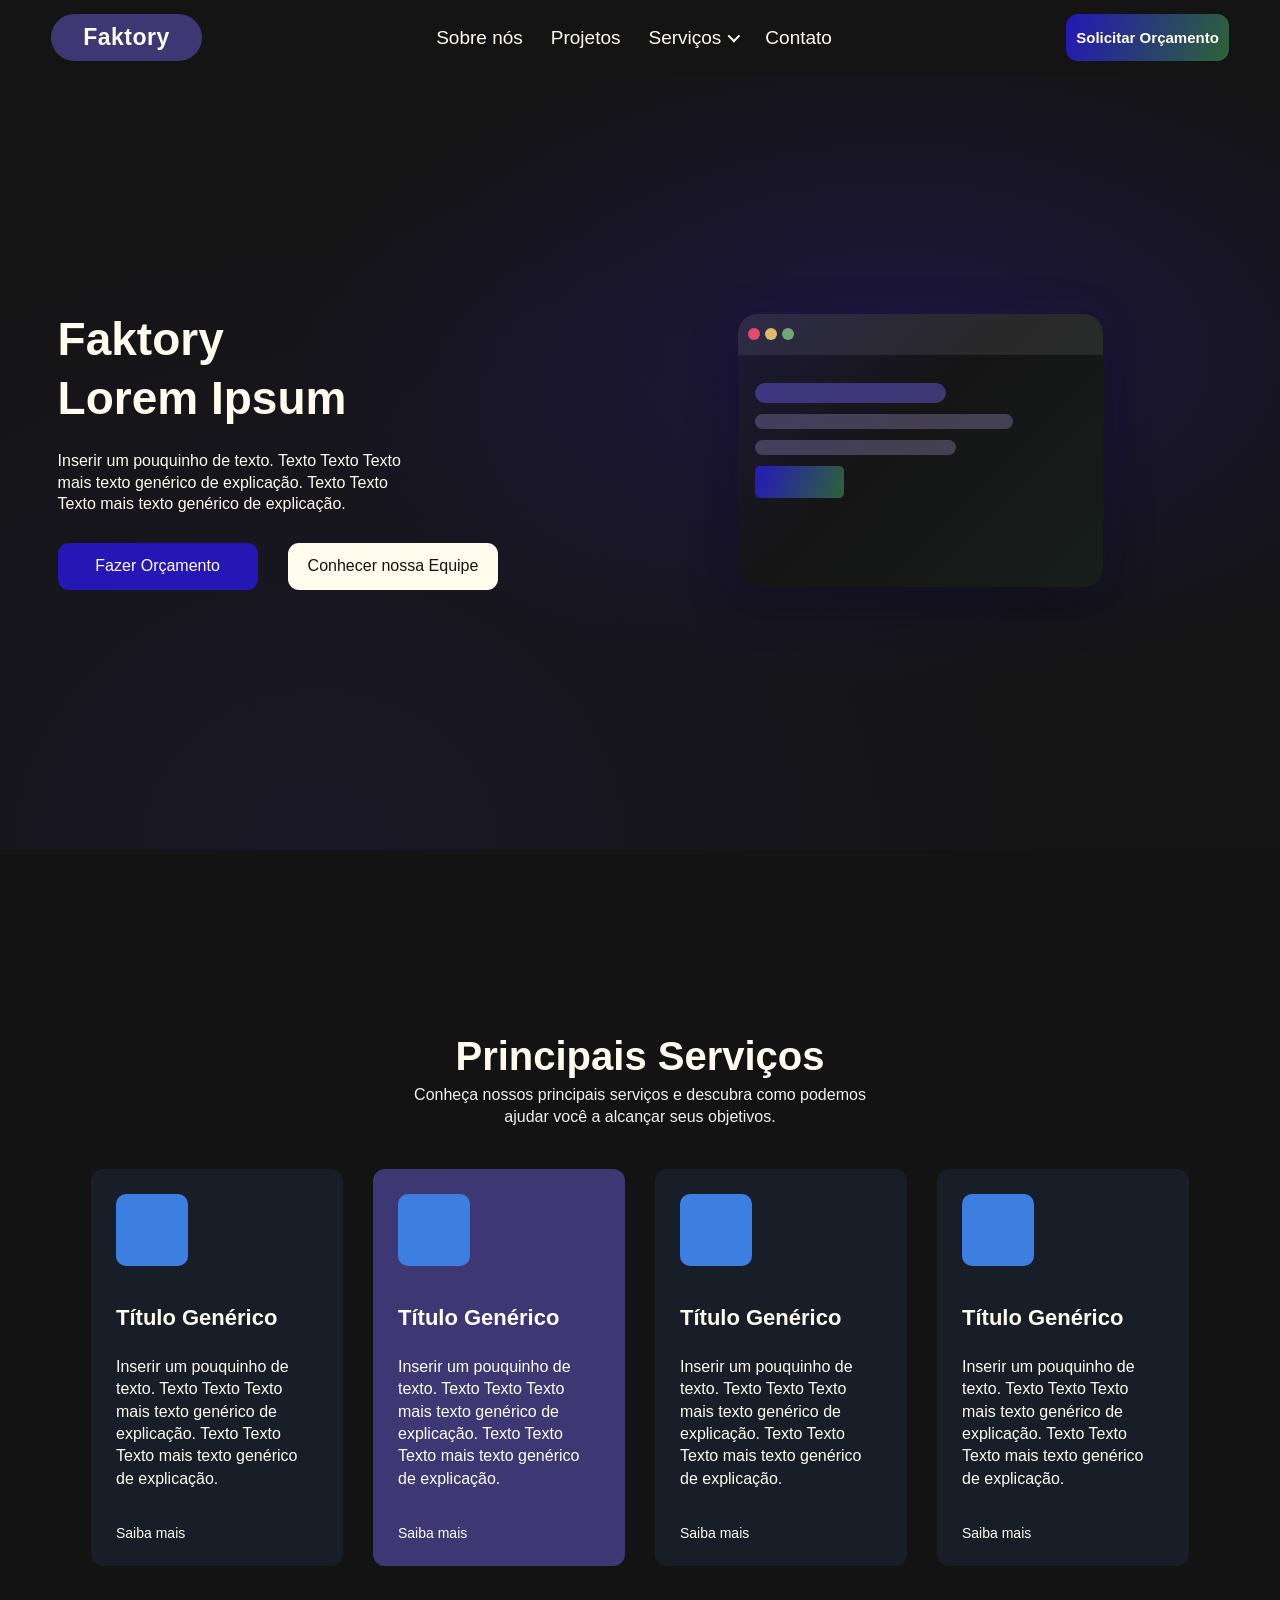
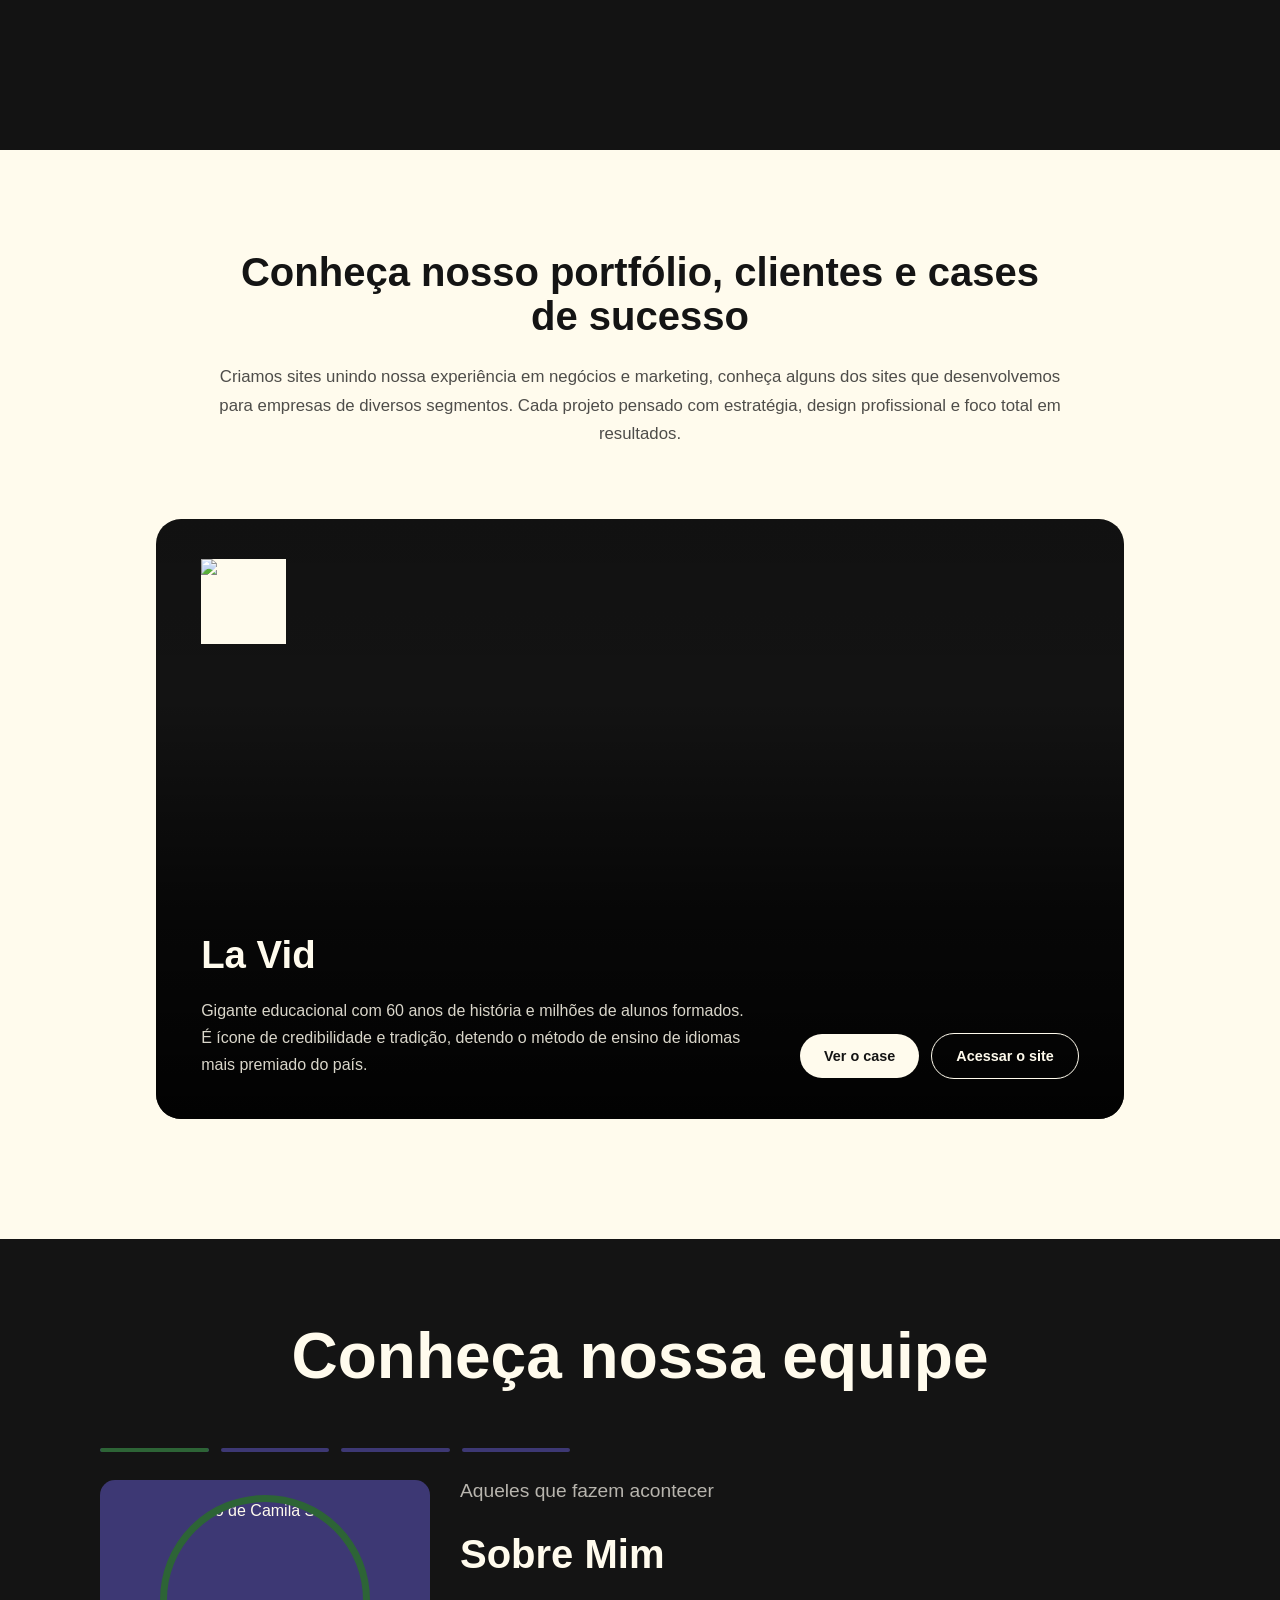
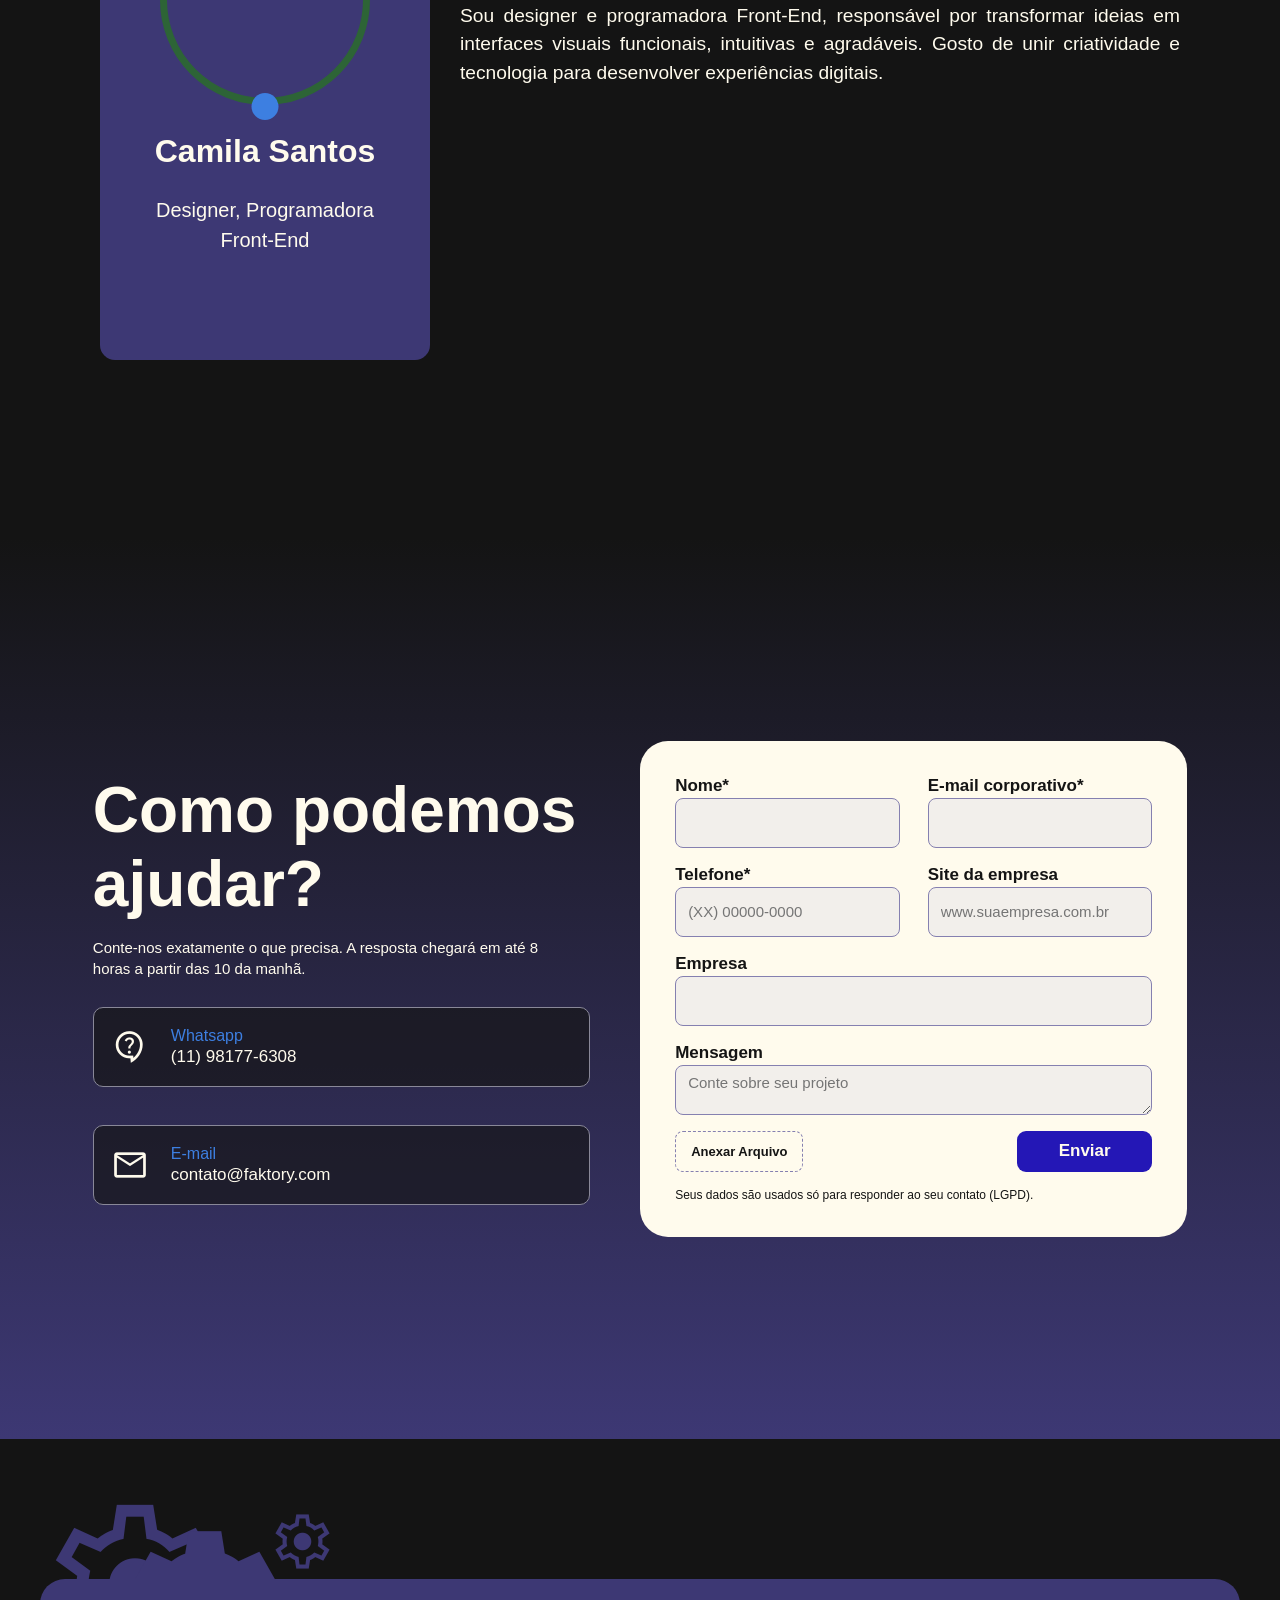
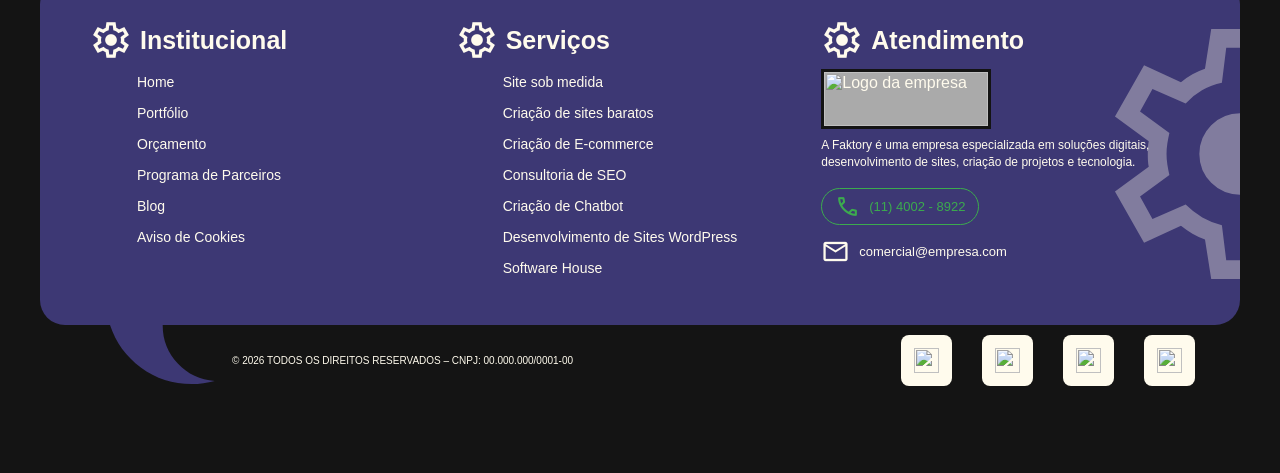
==== commit 39dcd100: "acessibilidade beta" ====
--- a/index.html
+++ b/index.html
@@ -40,11 +40,11 @@
 
             <div class="botoes-inicio">
 
-              <a href="#contato" class="botao botao-principal">
+              <a href="#contact" class="botao botao-principal">
                 Fazer Orçamento
               </a>
 
-              <a href="#sobre" class="botao botao-secundario">
+              <a href="#sobre-nos" class="botao botao-secundario">
                 Conhecer nossa Equipe
               </a>
 
@@ -202,11 +202,11 @@
 
           <article class="projeto">
 
-            <picture>
+            <!-- <picture>
               <source media="(max-width: 720px)" srcset="https://i.pinimg.com/1200x/b0/a0/2f/b0a02f84c716261cbc634356433c0689.jpg">
               <img src="https://i.pinimg.com/736x/f7/49/64/f74964bdb9c8df294ed4ebe16655a555.jpg"
                 alt="Apresentação visual do projeto La Vid" class="projeto-img">              
-            </picture>
+            </picture> -->
 
 
             <div class="sombra"></div>
--- a/assets/css/pages/index.css
+++ b/assets/css/pages/index.css
@@ -470,6 +470,10 @@
 
       /*- Card do projeto: imagem de fundo + sombra + logo + informações -*/
       & .projeto {
+        background: url("https://i.pinimg.com/736x/f7/49/64/f74964bdb9c8df294ed4ebe16655a555.jpg");
+        background-repeat: no-repeat;
+        background-size: cover;
+        background-position: center;
         position: relative;
         width: 90%;
         height: 600px;
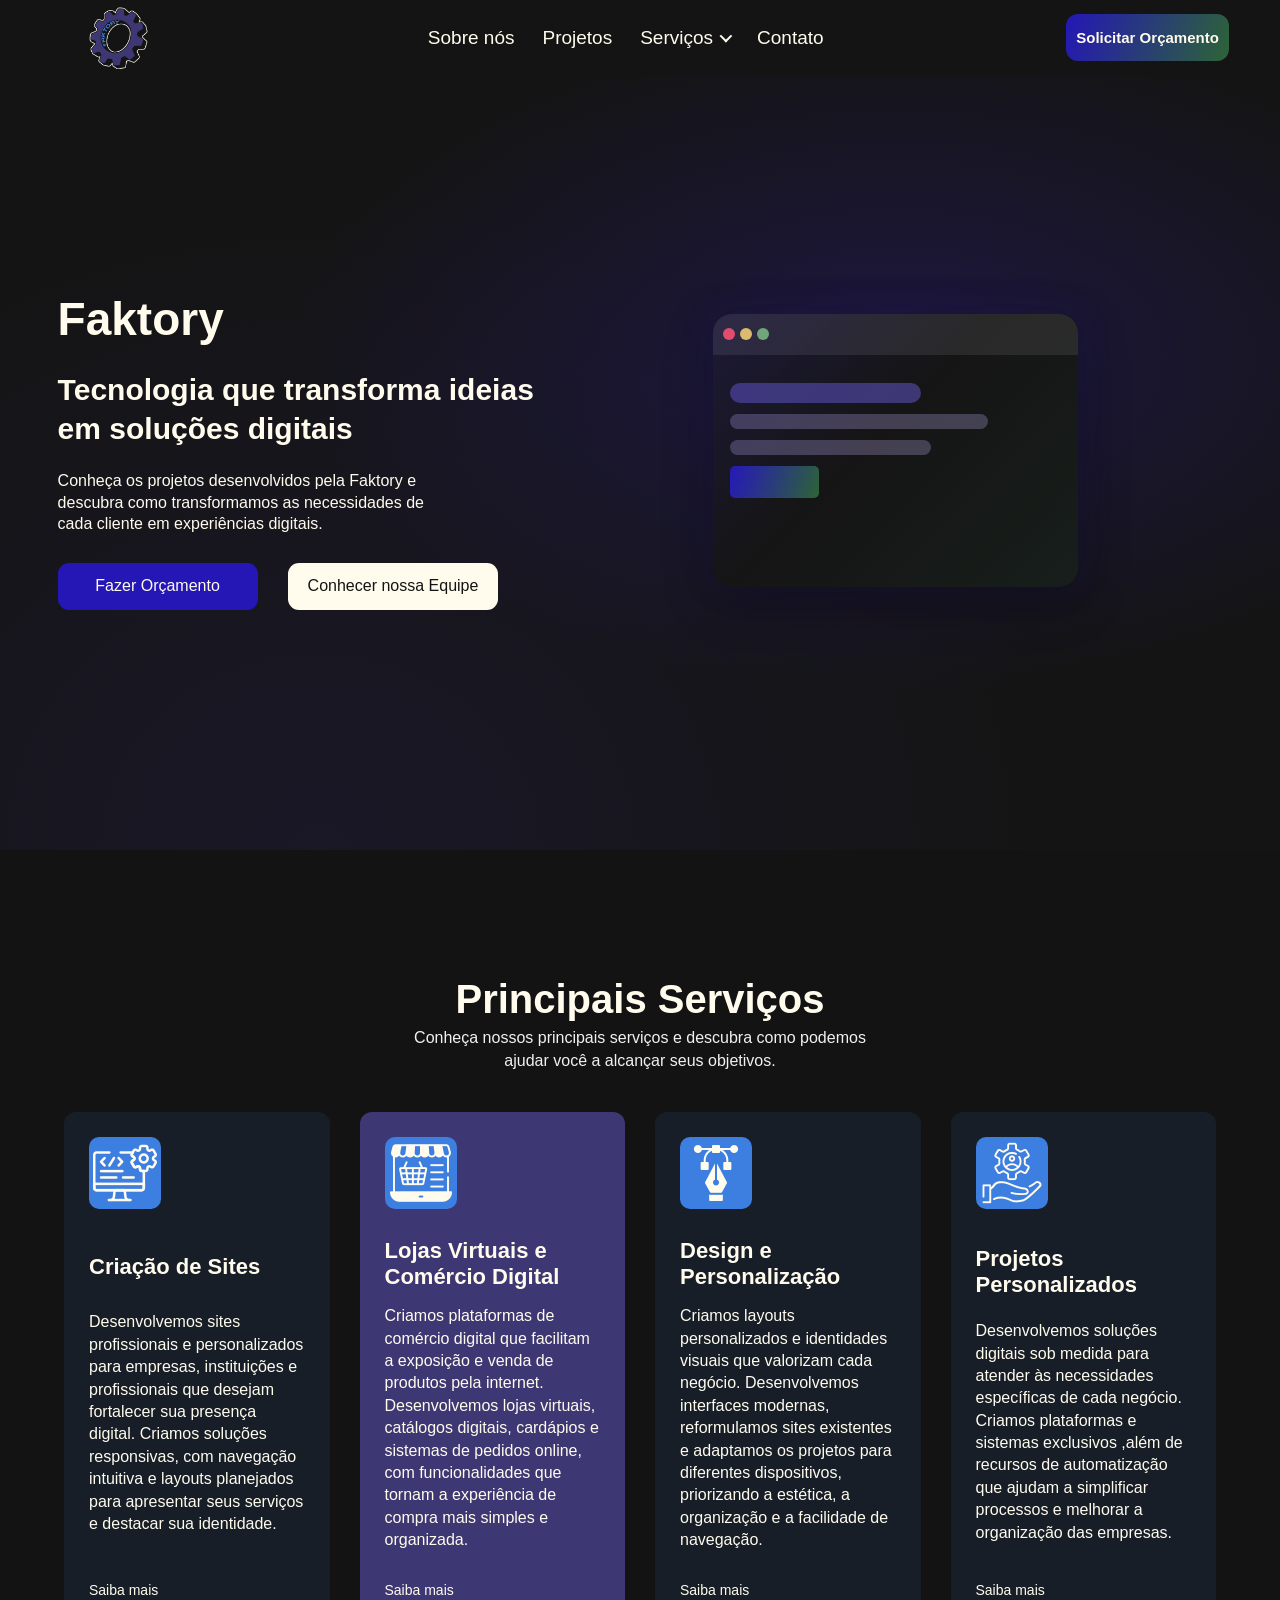
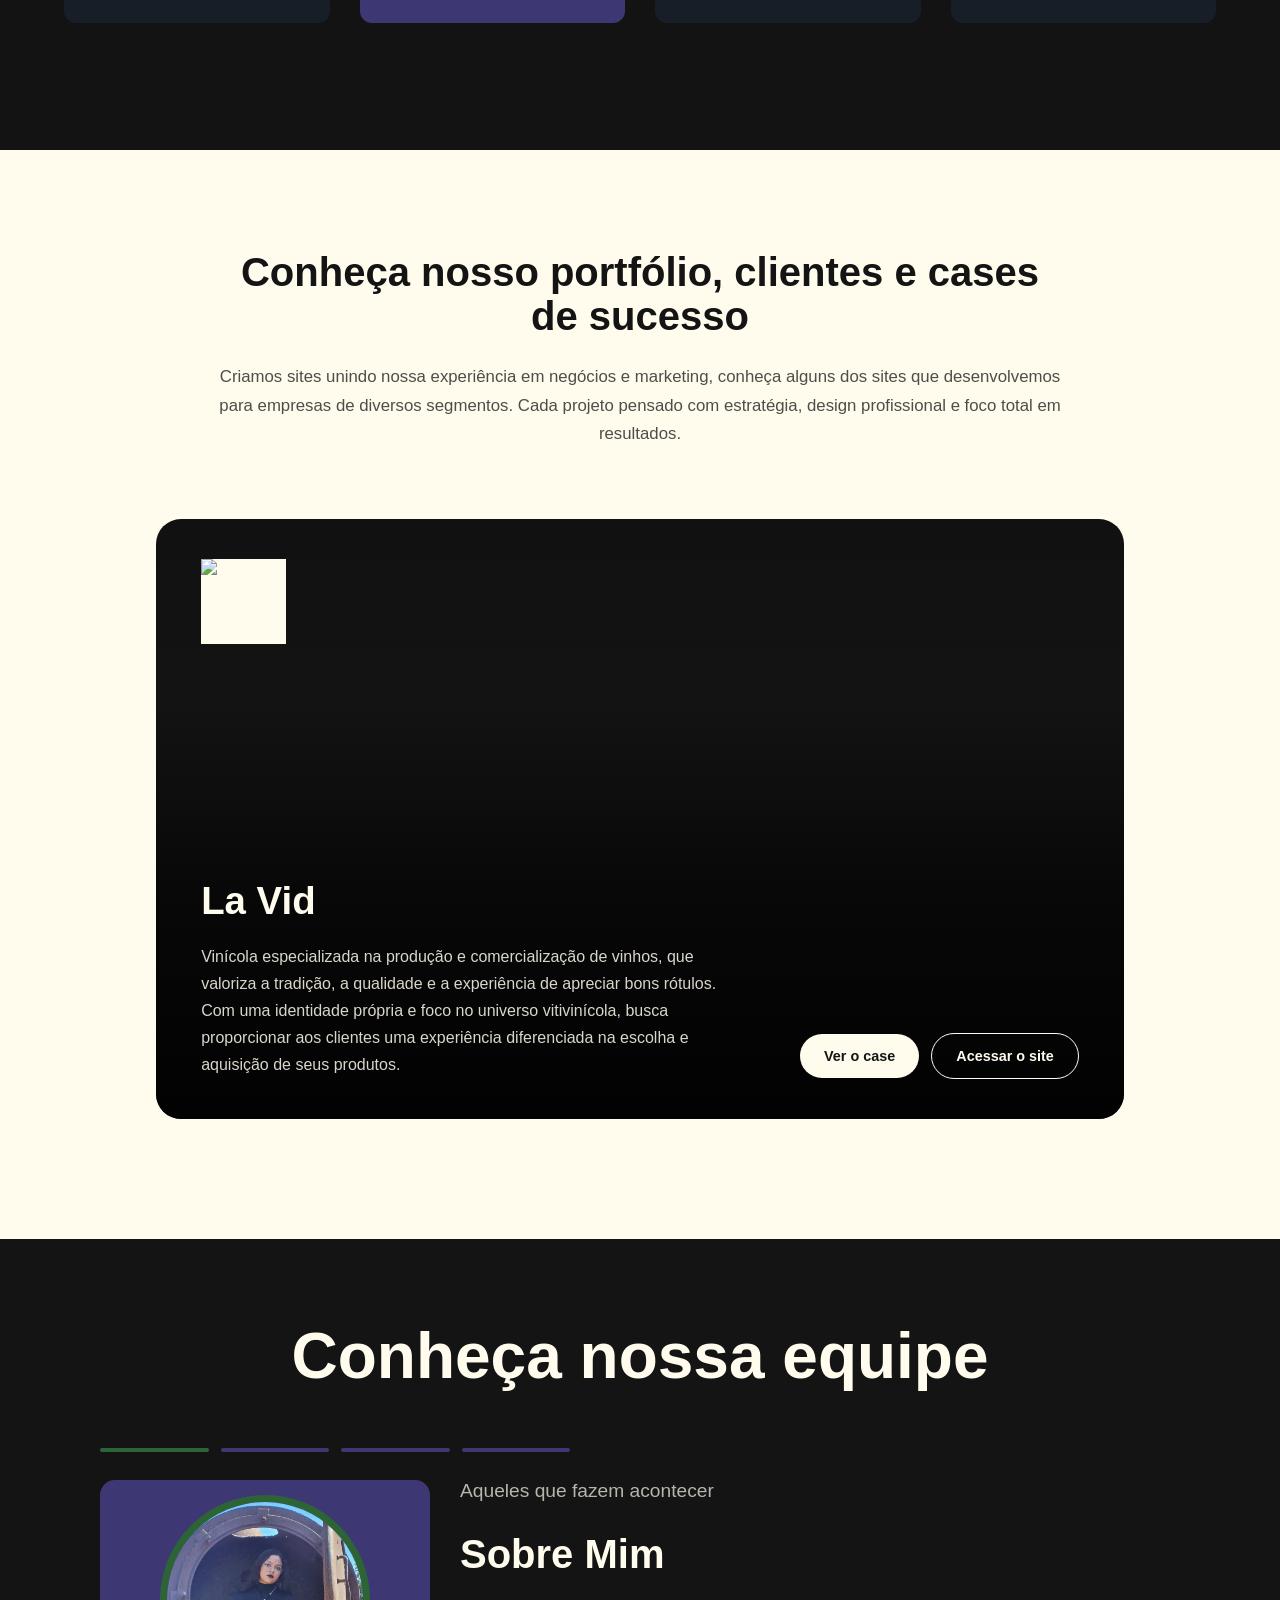
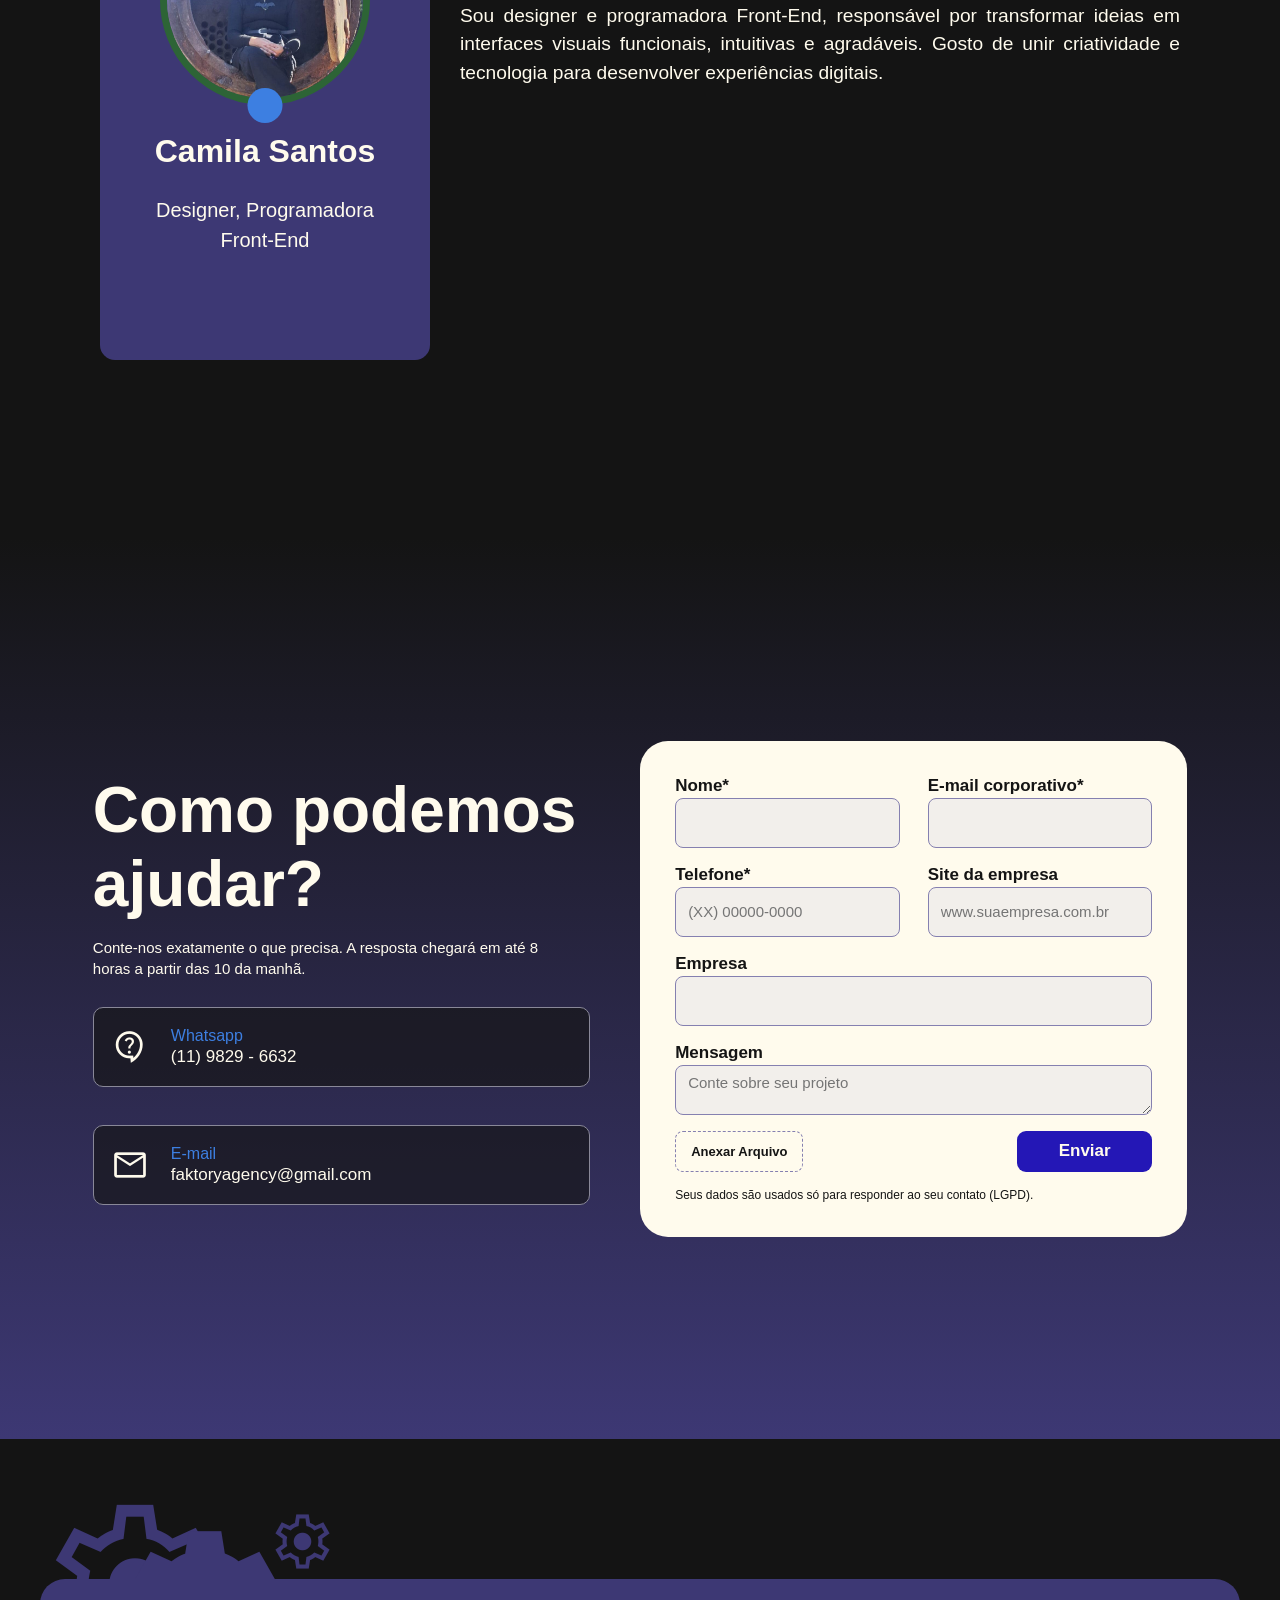
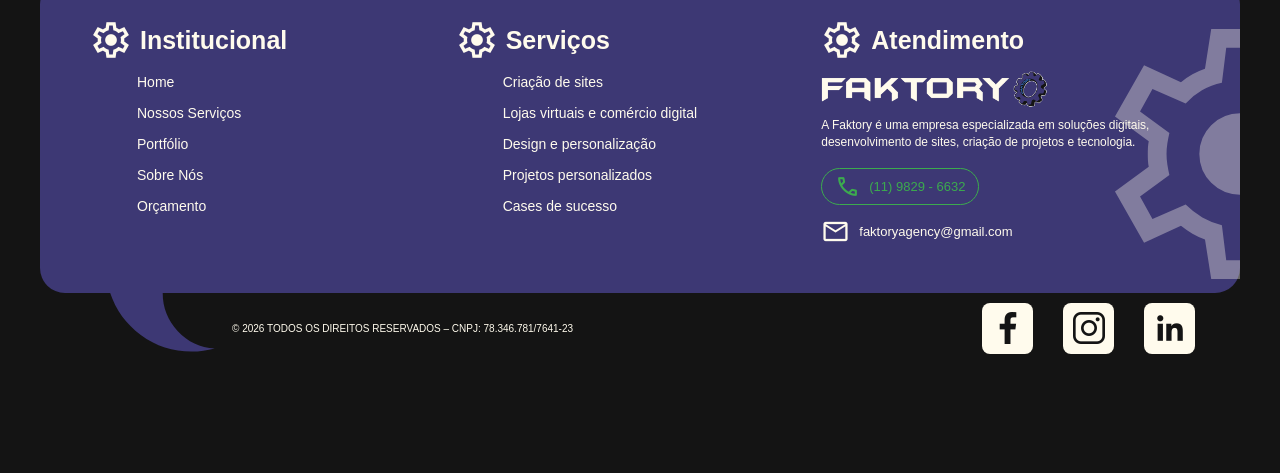
==== commit 76877dae: "site finalizadpo -foto do Bruno" ====
--- a/index.html
+++ b/index.html
@@ -1,5 +1,5 @@
 <!DOCTYPE html>
-<html lang="en">
+<html lang="pt-BR">
 
 <head>
   <meta charset="UTF-8">
@@ -27,15 +27,14 @@
           <div class="texto-inicio">
 
             <h1>
-              Faktory<br>
-              Lorem Ipsum
+              Faktory
             </h1>
-
-            <p>
-              Inserir um pouquinho de texto. Texto Texto
-              Texto mais texto genérico de explicação.
-              Texto Texto Texto mais texto genérico de
-              explicação.
+            <h2>
+              Tecnologia que transforma ideias em soluções digitais
+            </h2>
+              
+            <p>
+              Conheça os projetos desenvolvidos pela Faktory e descubra como transformamos as necessidades de cada cliente em experiências digitais.
             </p>
 
             <div class="botoes-inicio">
@@ -113,68 +112,68 @@
           <!-- Card 1 -->
           <div class="service-card">
 
-            <div class="icon"></div>
-
-            <h3>Título Genérico</h3>
-
-            <p>
-              Inserir um pouquinho de texto. Texto Texto Texto
-              mais texto genérico de explicação. Texto Texto
-              Texto mais texto genérico de explicação.
-            </p>
-
-            <a href="#">Saiba mais</a>
+            <div class="icon">
+              <img src="assets/componentes/icones/services/sitebuild.png" alt="">
+            </div>
+
+            <h3>Criação de Sites</h3>
+
+            <p>
+              Desenvolvemos sites profissionais e personalizados para empresas, instituições e profissionais que desejam fortalecer sua presença digital. Criamos soluções responsivas, com navegação intuitiva e layouts planejados para apresentar seus serviços e destacar sua identidade.
+            </p>
+
+            <a href="assets/pages/sitebuild.html">Saiba mais</a>
 
           </div>
 
           <!-- Card 2 -->
           <div class="service-card destaque">
 
-            <div class="icon"></div>
-
-            <h3>Título Genérico</h3>
-
-            <p>
-              Inserir um pouquinho de texto. Texto Texto Texto
-              mais texto genérico de explicação. Texto Texto
-              Texto mais texto genérico de explicação.
-            </p>
-
-            <a href="#">Saiba mais</a>
+            <div class="icon">
+              <img src="assets/componentes/icones/services/e-commerce.png" alt="">
+            </div>
+
+            <h3>Lojas Virtuais e Comércio Digital</h3>
+
+            <p>
+              Criamos plataformas de comércio digital que facilitam a exposição e venda de produtos pela internet. Desenvolvemos lojas virtuais, catálogos digitais, cardápios e sistemas de pedidos online, com funcionalidades que tornam a experiência de compra mais simples e organizada.
+            </p>
+
+            <a href="assets/pages/virtual.html">Saiba mais</a>
 
           </div>
 
           <!-- Card 3 -->
           <div class="service-card">
 
-            <div class="icon"></div>
-
-            <h3>Título Genérico</h3>
-
-            <p>
-              Inserir um pouquinho de texto. Texto Texto Texto
-              mais texto genérico de explicação. Texto Texto
-              Texto mais texto genérico de explicação.
-            </p>
-
-            <a href="#">Saiba mais</a>
+            <div class="icon">
+              <img src="assets/componentes/icones/services/design.png" alt="">
+            </div>
+
+            <h3>Design e Personalização</h3>
+
+            <p>
+              Criamos layouts personalizados e identidades visuais que valorizam cada negócio. Desenvolvemos interfaces modernas, reformulamos sites existentes e adaptamos os projetos para diferentes dispositivos, priorizando a estética, a organização e a facilidade de navegação.
+            </p>
+
+            <a href="assets/pages/design.html">Saiba mais</a>
 
           </div>
 
           <!-- Card 4 -->
           <div class="service-card">
 
-            <div class="icon"></div>
-
-            <h3>Título Genérico</h3>
-
-            <p>
-              Inserir um pouquinho de texto. Texto Texto Texto
-              mais texto genérico de explicação. Texto Texto
-              Texto mais texto genérico de explicação.
-            </p>
-
-            <a href="#">Saiba mais</a>
+            <div class="icon">
+              <img src="assets/componentes/icones/services/personalized.png" alt="">
+            </div>
+
+            <h3>Projetos Personalizados</h3>
+
+            <p>
+              Desenvolvemos soluções digitais sob medida para atender às necessidades específicas de cada negócio. Criamos plataformas e sistemas exclusivos ,além de recursos de automatização que ajudam a simplificar processos e melhorar a organização das empresas.
+            </p>
+
+            <a href="assets/pages/projects.html">Saiba mais</a>
 
           </div>
 
@@ -202,13 +201,6 @@
 
           <article class="projeto">
 
-            <!-- <picture>
-              <source media="(max-width: 720px)" srcset="https://i.pinimg.com/1200x/b0/a0/2f/b0a02f84c716261cbc634356433c0689.jpg">
-              <img src="https://i.pinimg.com/736x/f7/49/64/f74964bdb9c8df294ed4ebe16655a555.jpg"
-                alt="Apresentação visual do projeto La Vid" class="projeto-img">              
-            </picture> -->
-
-
             <div class="sombra"></div>
 
             <div class="projeto-header">
@@ -223,9 +215,7 @@
               <section class="projeto-cols">
 
                 <p>
-                  Gigante educacional com 60 anos de história e milhões
-                  de alunos formados. É ícone de credibilidade e tradição,
-                  detendo o método de ensino de idiomas mais premiado do país.
+                  Vinícola especializada na produção e comercialização de vinhos, que valoriza a tradição, a qualidade e a experiência de apreciar bons rótulos. Com uma identidade própria e foco no universo vitivinícola, busca proporcionar aos clientes uma experiência diferenciada na escolha e aquisição de seus produtos.
                 </p>
 
                 <div class="btn-acoes">
@@ -273,7 +263,7 @@
             <div class="cartao-integrante">
 
               <div class="foto-integrante">
-                <img id="foto-integrante" src="assets/img/equipe/camila.png" alt="Foto de Camila Santos">
+                <img id="foto-integrante" src="assets/componentes/about-us/camila.jpeg" alt="Foto de Camila Santos">
               </div>
 
               <h3 id="nome-integrante">Camila Santos</h3>
@@ -332,7 +322,7 @@
 
               <div class="texto-contato">
                 <span>Whatsapp</span>
-                <p>(11) 98177-6308</p>
+                <p>(11) 9829 - 6632</p>
               </div>
 
             </a>
@@ -343,7 +333,7 @@
 
               <div class="texto-contato">
                 <span>E-mail</span>
-                <p>contato@faktory.com</p>
+                <p>faktoryagency@gmail.com</p>
               </div>
 
             </a>
--- a/assets/css/pages/index.css
+++ b/assets/css/pages/index.css
@@ -45,8 +45,6 @@
       align-items: center;
       justify-content: space-between;
 
-      gap: 50px;
-
       /*-------------------*/
       /*  Texto principal  */
       /*-------------------*/
@@ -57,6 +55,14 @@
 
         & h1 {
           font-size: clamp(35px, 4.2vw, 46px);
+          font-weight: 800;
+          line-height: 1.28;
+
+          margin-bottom: 22px;
+        }
+
+        & h2{
+          font-size: clamp(30px, 4.2vw, 25px);
           font-weight: 800;
           line-height: 1.28;
 
@@ -294,7 +300,7 @@
   justify-items: center;
   width: 100%;
   height: 100vh;
-  padding: 60px 30px;
+  padding: 60px 0;
   background-color: #131313;
   box-sizing: border-box;
 
@@ -347,7 +353,8 @@
         display: flex;
         flex-direction: column;
         align-items: flex-start;
-        gap: 20px;
+        justify-content: space-between;
+        gap: 10px;
 
         min-width: 23.5%;
         padding: 25px;
@@ -370,6 +377,10 @@
 
           background-color: var(--light-blue);
           border-radius: 10px;
+                    
+          display: grid;
+          align-content: center;
+          justify-content: center;
         }
 
         & h3 {
@@ -380,14 +391,14 @@
         }
 
         & p {
-          margin: 0 0 15px;
+          margin: 0;
           line-height: 1.4;
           color: var(--white);
         }
 
         /*- Link "Saiba mais" sempre alinhado ao final do card -*/
         & a {
-          margin-top: auto;
+          margin-top: 20px;
 
           color: var(--white);
           font-size: 14px;
@@ -776,10 +787,10 @@
             &::after {
               content: "";
               position: absolute;
-              bottom: -22px;
+              bottom: -25px;
               left: 50%;
-              width: 27px;
-              height: 27px;
+              width: 35px;
+              height: 35px;
               border-radius: 50%;
               background: var(--light-blue);
               transform: translateX(-50%);
@@ -905,7 +916,7 @@
           color: var(--white);
           text-decoration: none;
 
-          background: rgba(20, 20, 20, 0.65);
+          background: #141414a6;
           border: 1px solid #898898;
           border-radius: 10px;
 
@@ -913,7 +924,7 @@
 
           &:hover {
             border-color: var(--light-blue);
-            background: rgba(20, 20, 20, 0.9);
+            background: #141414e6;
             transform: translateY(-3px);
           }
 
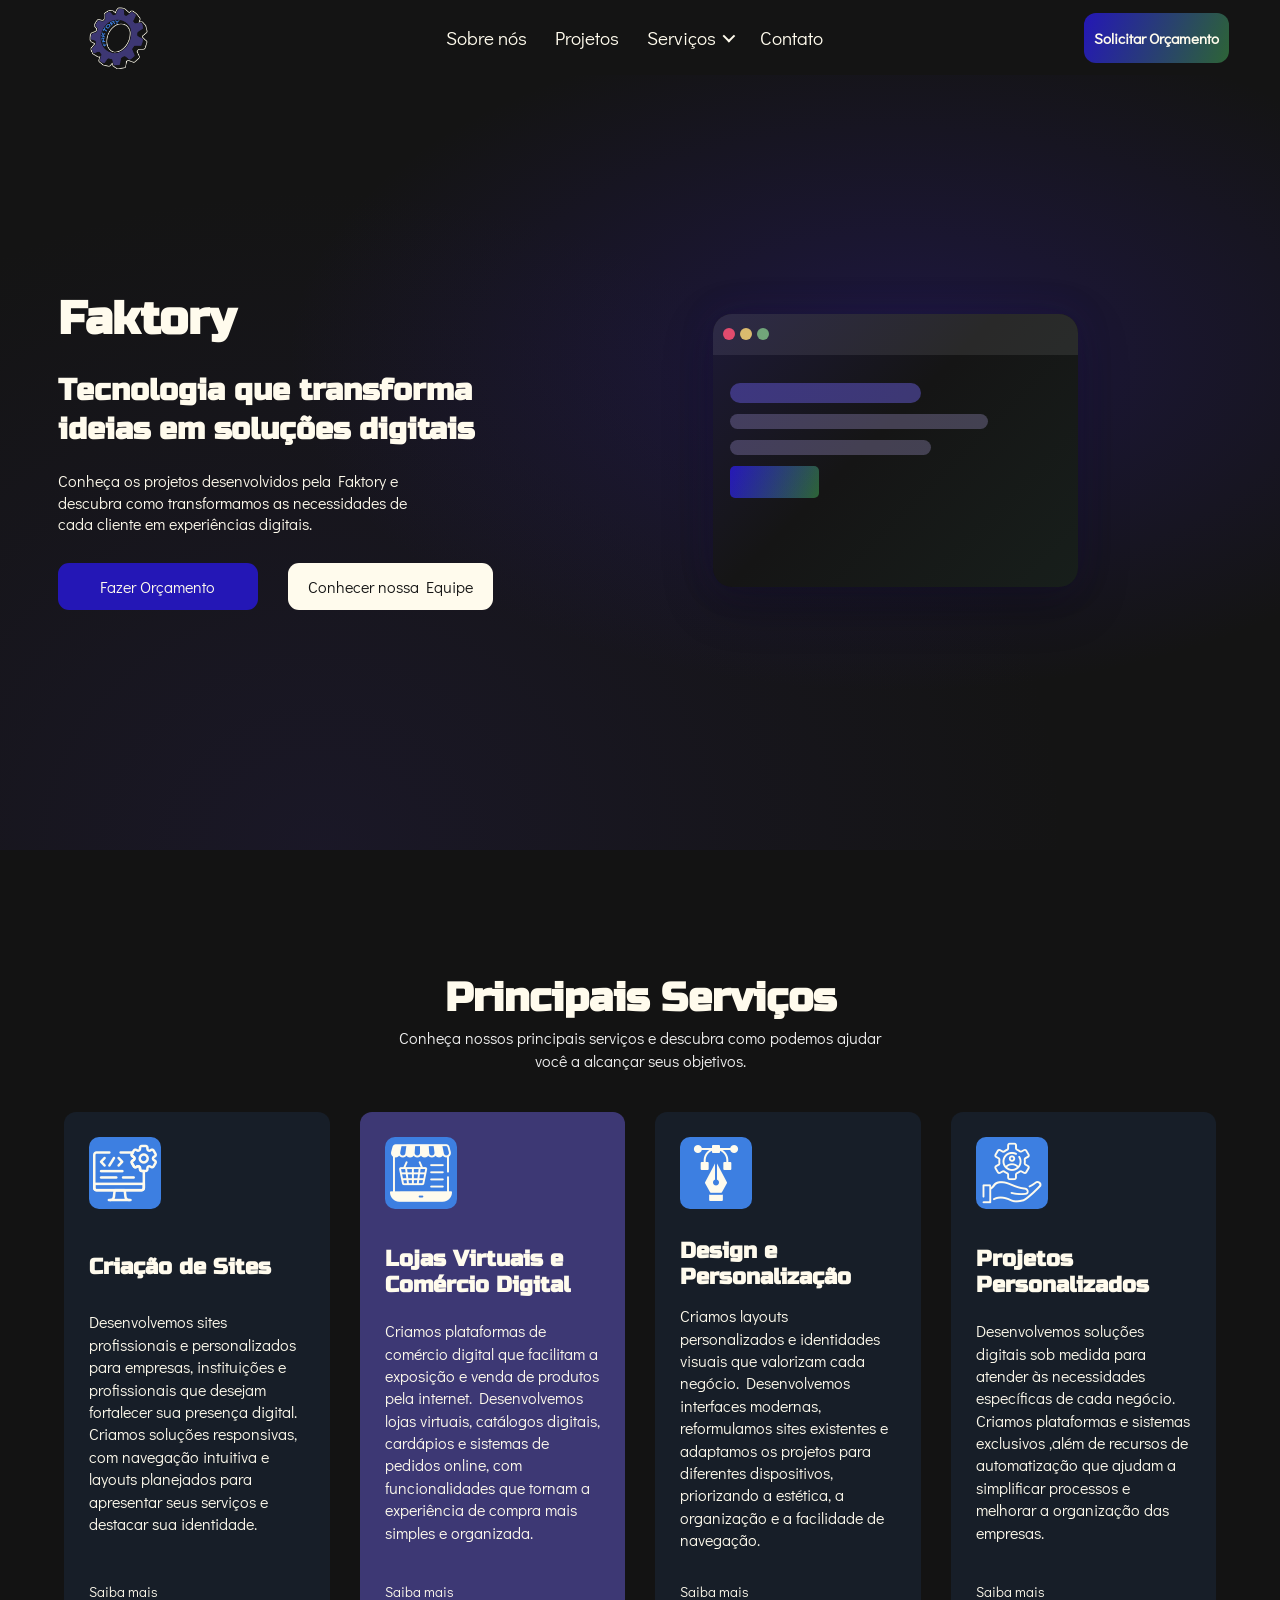
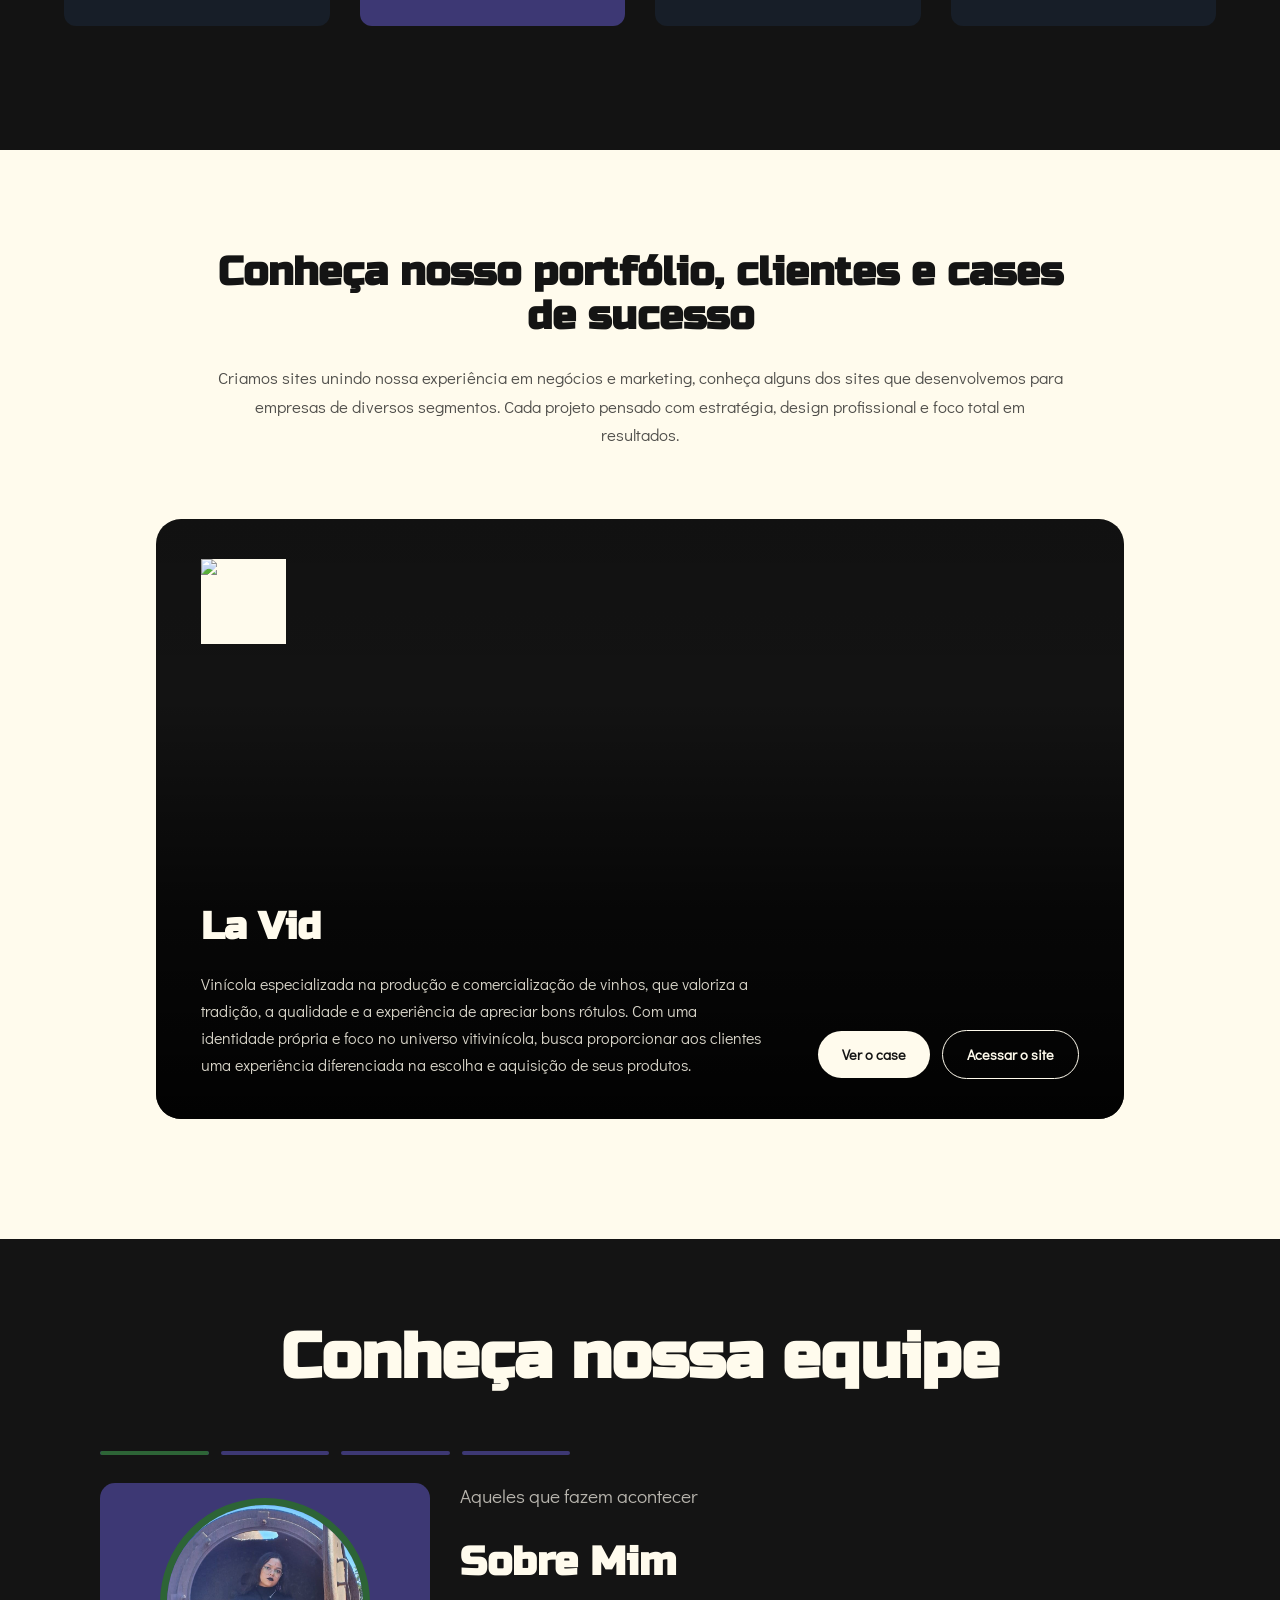
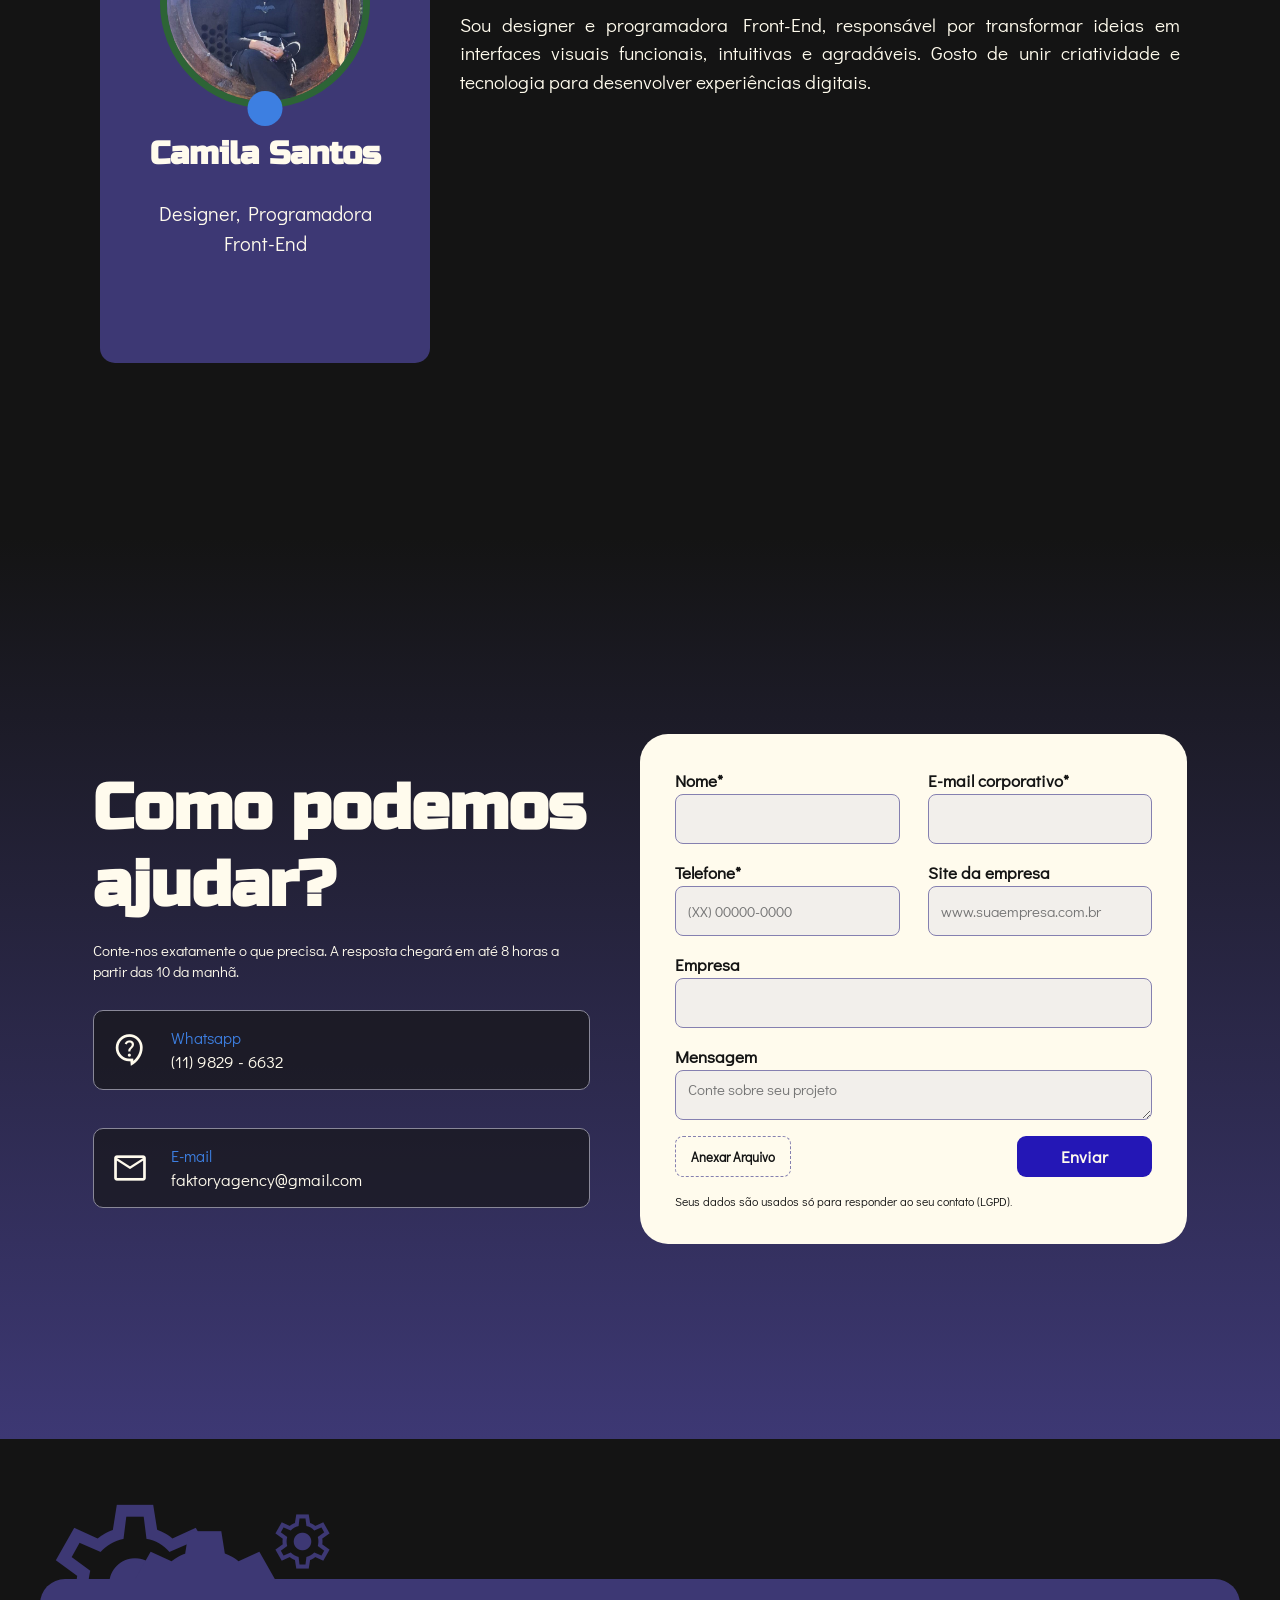
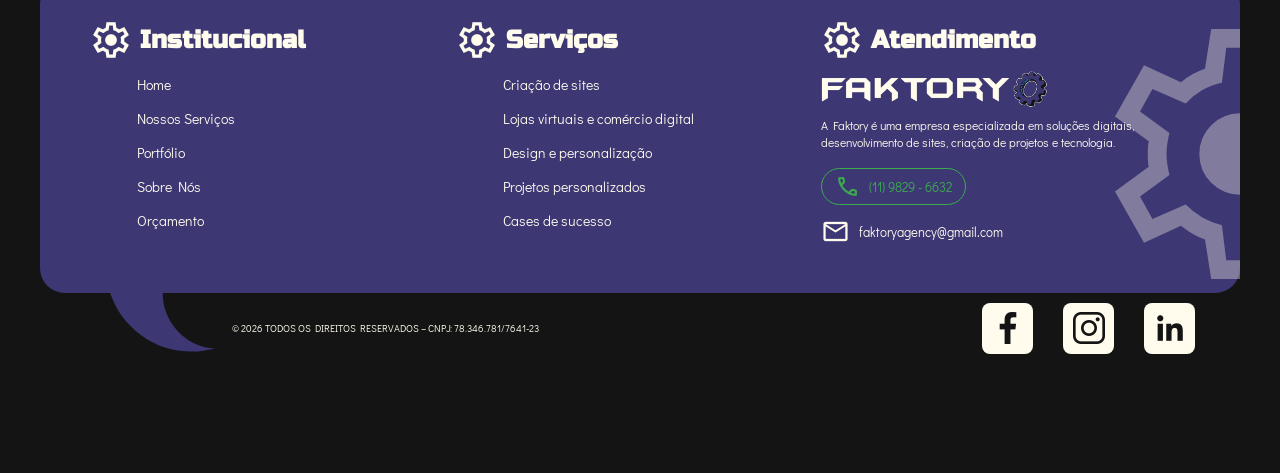
==== commit 34103620: "Add favicon link to index.html" ====
--- a/index.html
+++ b/index.html
@@ -6,6 +6,7 @@
   <meta name="viewport" content="width=device-width, initial-scale=1.0">
   <title>Faktory | O lugar em que seu site ganha vida</title>
   <link rel="stylesheet" href="assets/css/pages/index.css">
+  <link rel="favicon" href="assets/componentes/logo/logoFaktory - colored-outlined.png">
   <link rel="stylesheet"
     href="https://fonts.googleapis.com/css2?family=Material+Symbols+Outlined:opsz,wght,FILL,GRAD@24,400,0,0&icon_names=mail,contact_support" />
 
@@ -412,4 +413,4 @@
   <script src="assets/js/index.js"></script>
 </body>
 
-</html>+</html>
